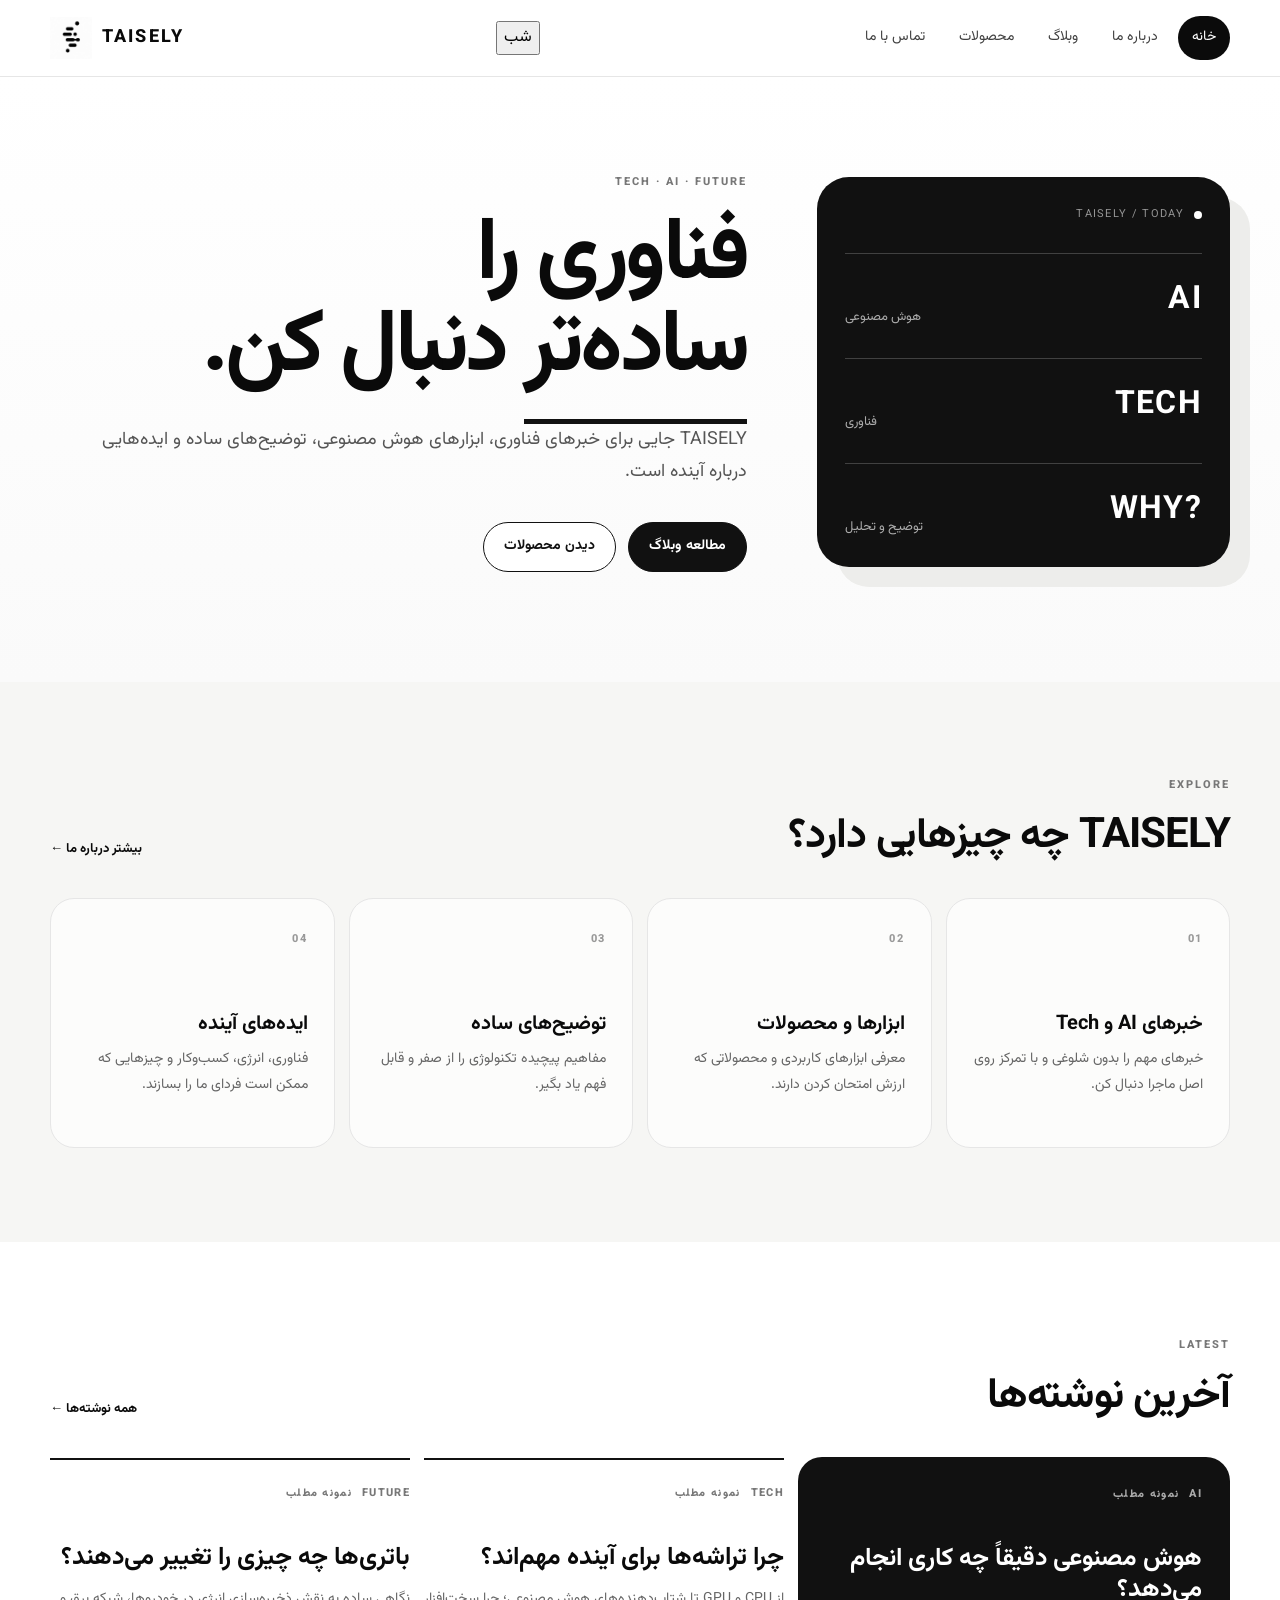
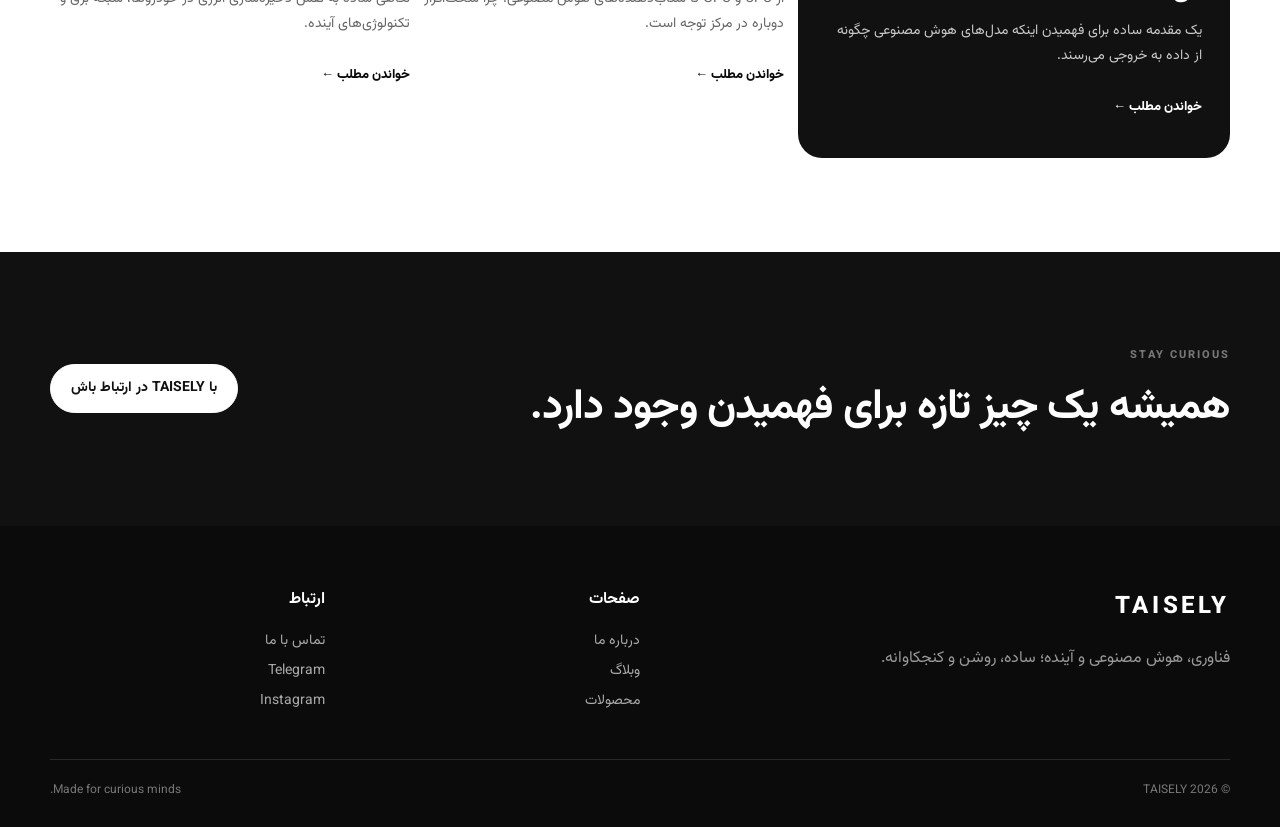
==== index.html @ 295416a3 "Update index.html" ====
<!doctype html>
<html lang="fa" dir="rtl">
<head>
  <meta charset="utf-8">
  <meta name="viewport" content="width=device-width, initial-scale=1">
  <title>TAISELY — فناوری، هوش مصنوعی و آینده</title>
  <meta name="description" content="TAISELY؛ رسانه‌ای برای خبرها، ابزارها و ایده‌های فناوری و هوش مصنوعی.">
  <link rel="icon" type="image/png" href="logo.png">
  <link rel="stylesheet" href="styles.css">
</head>

<body>

<header class="site-header">
  <div class="container nav-wrap">

    <a class="brand" href="index.html" aria-label="TAISELY">
      <img src="logo.png" alt="لوگوی TAISELY">
      <span>TAISELY</span>
    </a>

    <div class="header-actions">

      <button
        class="theme-toggle"
        type="button"
        aria-label="تغییر حالت نمایش"
        title="حالت شب"
      >
        شب
      </button>

      <button
        class="menu-toggle"
        aria-label="باز کردن منو"
        aria-expanded="false"
        aria-controls="main-menu"
      >
        <span></span>
        <span></span>
        <span></span>
      </button>

    </div>

    <nav id="main-menu" class="main-nav" aria-label="منوی اصلی">
      <a class="active" href="index.html">خانه</a>
      <a href="about.html">درباره ما</a>
      <a href="blog.html">وبلاگ</a>
      <a href="products.html">محصولات</a>
      <a href="contact.html">تماس با ما</a>
    </nav>

  </div>
</header>

<main>

  <section class="hero">
    <div class="container hero-grid">

      <div class="hero-copy">
        <p class="eyebrow">TECH · AI · FUTURE</p>

        <h1>
          فناوری را<br>
          <span>ساده‌تر</span> دنبال کن.
        </h1>

        <p class="hero-text">
          TAISELY جایی برای خبرهای فناوری، ابزارهای هوش مصنوعی،
          توضیح‌های ساده و ایده‌هایی درباره آینده است.
        </p>

        <div class="hero-actions">
          <a class="btn btn-primary" href="blog.html">
            مطالعه وبلاگ
          </a>

          <a class="btn btn-ghost" href="products.html">
            دیدن محصولات
          </a>
        </div>
      </div>

      <div class="hero-card">

        <div class="hero-card-top">
          <span class="dot"></span>
          <span class="muted">TAISELY / TODAY</span>
        </div>

        <div class="hero-stat">
          <strong>AI</strong>
          <span>هوش مصنوعی</span>
        </div>

        <div class="hero-stat">
          <strong>TECH</strong>
          <span>فناوری</span>
        </div>

        <div class="hero-stat">
          <strong>?WHY</strong>
          <span>توضیح و تحلیل</span>
        </div>

      </div>

    </div>
  </section>

  <section class="section light-section">
    <div class="container">

      <div class="section-head">
        <div>
          <p class="eyebrow">EXPLORE</p>
          <h2>TAISELY چه چیزهایی دارد؟</h2>
        </div>

        <a class="text-link" href="about.html">
          بیشتر درباره ما ←
        </a>
      </div>

      <div class="feature-grid">

        <a class="feature-card" href="blog.html">
          <span class="feature-index">01</span>
          <h3>خبرهای AI و Tech</h3>
          <p>
            خبرهای مهم را بدون شلوغی و با تمرکز روی اصل ماجرا دنبال کن.
          </p>
        </a>

        <a class="feature-card" href="products.html">
          <span class="feature-index">02</span>
          <h3>ابزارها و محصولات</h3>
          <p>
            معرفی ابزارهای کاربردی و محصولاتی که ارزش امتحان کردن دارند.
          </p>
        </a>

        <a class="feature-card" href="blog.html">
          <span class="feature-index">03</span>
          <h3>توضیح‌های ساده</h3>
          <p>
            مفاهیم پیچیده تکنولوژی را از صفر و قابل فهم یاد بگیر.
          </p>
        </a>

        <a class="feature-card" href="contact.html">
          <span class="feature-index">04</span>
          <h3>ایده‌های آینده</h3>
          <p>
            فناوری، انرژی، کسب‌وکار و چیزهایی که ممکن است فردای ما را بسازند.
          </p>
        </a>

      </div>

    </div>
  </section>

  <section class="section">
    <div class="container">

      <div class="section-head">
        <div>
          <p class="eyebrow">LATEST</p>
          <h2>آخرین نوشته‌ها</h2>
        </div>

        <a class="text-link" href="blog.html">
          همه نوشته‌ها ←
        </a>
      </div>

      <div class="article-grid">

        <article class="article-card featured-article">
          <div class="article-meta">
            <span>AI</span>
            <span>نمونه مطلب</span>
          </div>

          <h3>
            هوش مصنوعی دقیقاً چه کاری انجام می‌دهد؟
          </h3>

          <p>
            یک مقدمه ساده برای فهمیدن اینکه مدل‌های هوش مصنوعی
            چگونه از داده به خروجی می‌رسند.
          </p>

          <a href="blog.html#ai" class="article-link">
            خواندن مطلب ←
          </a>
        </article>

        <article class="article-card">
          <div class="article-meta">
            <span>TECH</span>
            <span>نمونه مطلب</span>
          </div>

          <h3>
            چرا تراشه‌ها برای آینده مهم‌اند؟
          </h3>

          <p>
            از CPU و GPU تا شتاب‌دهنده‌های هوش مصنوعی؛ چرا سخت‌افزار
            دوباره در مرکز توجه است.
          </p>

          <a href="blog.html#chips" class="article-link">
            خواندن مطلب ←
          </a>
        </article>

        <article class="article-card">
          <div class="article-meta">
            <span>FUTURE</span>
            <span>نمونه مطلب</span>
          </div>

          <h3>
            باتری‌ها چه چیزی را تغییر می‌دهند؟
          </h3>

          <p>
            نگاهی ساده به نقش ذخیره‌سازی انرژی در خودروها،
            شبکه برق و تکنولوژی‌های آینده.
          </p>

          <a href="blog.html#battery" class="article-link">
            خواندن مطلب ←
          </a>
        </article>

      </div>

    </div>
  </section>

  <section class="section dark-section">
    <div class="container cta-grid">

      <div>
        <p class="eyebrow">STAY CURIOUS</p>
        <h2>
          همیشه یک چیز تازه برای فهمیدن وجود دارد.
        </h2>
      </div>

      <a class="btn btn-light" href="contact.html">
        با TAISELY در ارتباط باش
      </a>

    </div>
  </section>

</main>

<footer class="site-footer">
  <div class="container footer-grid">

    <div>
      <div class="footer-brand">TAISELY</div>
      <p>
        فناوری، هوش مصنوعی و آینده؛ ساده، روشن و کنجکاوانه.
      </p>
    </div>

    <div>
      <h4>صفحات</h4>
      <a href="about.html">درباره ما</a>
      <a href="blog.html">وبلاگ</a>
      <a href="products.html">محصولات</a>
    </div>

    <div>
      <h4>ارتباط</h4>
      <a href="contact.html">تماس با ما</a>
      <a href="https://t.me/TAISELY0" target="_blank" rel="noreferrer">
        Telegram
      </a>
      <a href="https://instagram.com/TAISELY0" target="_blank" rel="noreferrer">
        Instagram
      </a>
    </div>

  </div>

  <div class="container footer-bottom">
    <span>© 2026 TAISELY</span>
    <span>Made for curious minds.</span>
  </div>
</footer>

<script src="script.js"></script>

</body>
          </html>
---- styles.css ----
@import url('https://fonts.googleapis.com/css2?family=Vazirmatn:wght@400;500;600;700;800&display=swap');
:root{--bg:#fff;--ink:#0a0a0a;--muted:#6f6f6f;--line:#e6e6e6;--soft:#f6f6f4;--radius:24px;--max:1180px}
*{box-sizing:border-box}html{scroll-behavior:smooth}body{margin:0;background:var(--bg);color:var(--ink);font-family:'Vazirmatn',Tahoma,sans-serif;line-height:1.8}a{color:inherit;text-decoration:none}button,input,textarea{font:inherit}.container{width:min(var(--max),calc(100% - 40px));margin-inline:auto}.narrow{max-width:780px;margin-inline:auto}.site-header{position:sticky;top:0;z-index:20;background:rgba(255,255,255,.94);backdrop-filter:blur(12px);border-bottom:1px solid var(--line)}.nav-wrap{min-height:76px;display:flex;align-items:center;justify-content:space-between;gap:24px;direction:ltr}.brand{display:flex;align-items:center;gap:10px;font-weight:800;letter-spacing:.12em;font-size:18px}.brand img{width:42px;height:42px;object-fit:contain}.main-nav{display:flex;align-items:center;gap:6px;direction:rtl}.main-nav a{padding:9px 14px;border-radius:999px;font-size:14px;color:#404040;transition:.2s}.main-nav a:hover,.main-nav a.active{background:#0b0b0b;color:#fff}.menu-toggle{display:none;border:0;background:transparent;width:46px;height:46px;padding:10px;cursor:pointer}.menu-toggle span{display:block;height:2px;background:#111;margin:6px 0;border-radius:10px}.hero{padding:96px 0 110px;overflow:hidden;background:linear-gradient(180deg,#fff 0%,#fafafa 100%)}.hero-grid{display:grid;grid-template-columns:1.35fr .8fr;gap:70px;align-items:center;direction:ltr}.hero-copy{direction:rtl}.eyebrow{font-size:11px;letter-spacing:.18em;font-weight:800;margin:0 0 18px;color:#777}.hero h1{font-size:clamp(48px,7vw,88px);line-height:1.05;letter-spacing:-.04em;margin:0}.hero h1 span{position:relative}.hero h1 span:after{content:"";position:absolute;left:0;right:0;bottom:-7px;height:5px;background:#111}.hero-text{font-size:18px;color:#555;max-width:650px;margin:28px 0 34px}.hero-actions{display:flex;gap:12px;flex-wrap:wrap}.btn{display:inline-flex;align-items:center;justify-content:center;border:1px solid #111;border-radius:999px;padding:11px 20px;min-height:48px;font-size:14px;font-weight:700;cursor:pointer;transition:transform .2s,background .2s}.btn:hover{transform:translateY(-2px)}.btn-primary{background:#111;color:#fff}.btn-ghost{background:#fff;color:#111}.btn-light{background:#fff;border-color:#fff;color:#111}.hero-card{direction:rtl;background:#111;color:#fff;border-radius:32px;padding:28px;box-shadow:20px 20px 0 #ededeb;min-height:390px;display:flex;flex-direction:column;justify-content:space-between}.hero-card-top{display:flex;gap:10px;align-items:center;font-size:11px;letter-spacing:.12em}.dot{width:8px;height:8px;border-radius:50%;background:#fff;display:inline-block}.muted{opacity:.55}.hero-stat{border-top:1px solid rgba(255,255,255,.2);padding-top:18px;display:flex;align-items:end;justify-content:space-between;gap:10px}.hero-stat strong{font-size:32px;letter-spacing:.04em}.hero-stat span{opacity:.65;font-size:13px}.section{padding:94px 0}.light-section{background:var(--soft)}.section-head{display:flex;align-items:end;justify-content:space-between;gap:24px;margin-bottom:36px}.section h2{font-size:clamp(28px,4vw,42px);line-height:1.15;margin:0;letter-spacing:-.025em}.text-link{font-weight:700;font-size:13px;white-space:nowrap}.feature-grid{display:grid;grid-template-columns:repeat(4,1fr);gap:14px}.feature-card{background:#fff;border:1px solid var(--line);padding:26px;border-radius:var(--radius);min-height:250px;transition:.25s}.light-section .feature-card{background:rgba(255,255,255,.7)}.feature-card:hover{transform:translateY(-5px);border-color:#111}.feature-index{font-size:11px;letter-spacing:.14em;font-weight:800;color:#999}.feature-card h3{font-size:20px;margin:58px 0 10px;line-height:1.3}.feature-card p{margin:0;color:#666;font-size:14px}.article-grid{display:grid;grid-template-columns:1.2fr 1fr 1fr;gap:14px}.article-card{border-top:2px solid #111;padding:24px 0 0;min-height:300px}.featured-article{background:#111;color:#fff;border-top:0;border-radius:var(--radius);padding:28px;margin-top:-1px}.article-meta{display:flex;gap:10px;align-items:center;color:#777;font-size:11px;font-weight:800;letter-spacing:.12em}.featured-article .article-meta{color:#aaa}.article-card h3{font-size:25px;line-height:1.25;margin:38px 0 14px}.article-card p{font-size:14px;color:#666;margin:0 0 24px}.featured-article p{color:#c9c9c9}.article-link{font-size:13px;font-weight:800}.dark-section{background:#111;color:#fff}.cta-grid{display:flex;align-items:center;justify-content:space-between;gap:30px}.cta-grid h2{max-width:700px}.site-footer{background:#0b0b0b;color:#fff;padding:60px 0 25px}.footer-grid{display:grid;grid-template-columns:2fr 1fr 1fr;gap:40px}.footer-brand{font-size:24px;font-weight:800;letter-spacing:.15em}.footer-grid p{color:#999;max-width:380px}.footer-grid h4{margin:0 0 14px}.footer-grid a{display:block;color:#aaa;margin:5px 0;font-size:14px}.footer-bottom{display:flex;justify-content:space-between;gap:20px;border-top:1px solid rgba(255,255,255,.12);margin-top:40px;padding-top:20px;color:#777;font-size:12px}.standalone{margin-top:0}.page-hero{padding:92px 0 70px;background:var(--soft);border-bottom:1px solid var(--line)}.page-hero h1{font-size:clamp(44px,6vw,72px);line-height:1.06;margin:0 0 20px;letter-spacing:-.04em}.page-hero p:not(.eyebrow){font-size:18px;color:#666;max-width:700px}.about-grid{display:grid;grid-template-columns:.75fr 1.25fr;gap:80px}.prose{font-size:18px;color:#444}.prose p{margin-top:0;margin-bottom:22px}.blog-list{border-top:1px solid var(--line)}.tag-row{display:flex;gap:8px;flex-wrap:wrap;margin-bottom:36px}.tag{border:1px solid var(--line);border-radius:999px;padding:7px 13px;font-size:12px}.active-tag,.tag:hover{background:#111;color:#fff;border-color:#111}.blog-row{display:grid;grid-template-columns:90px 1fr;gap:26px;padding:42px 0;border-bottom:1px solid var(--line)}.blog-num{font-size:12px;font-weight:800;color:#999}.blog-row h2{font-size:30px;line-height:1.25;margin:18px 0 12px}.blog-row p{max-width:800px;color:#666;margin:0 0 18px}.product-grid{display:grid;grid-template-columns:repeat(3,1fr);gap:16px}.product-card{border:1px solid var(--line);border-radius:var(--radius);padding:30px;min-height:360px;display:flex;flex-direction:column;align-items:flex-start}.product-icon{width:58px;height:58px;border-radius:18px;background:#111;color:#fff;display:grid;place-items:center;font-weight:800;margin-bottom:auto}.product-card h2{font-size:24px;line-height:1.25}.product-card p:not(.eyebrow){color:#666}.product-card .btn{margin-top:10px}.contact-grid{display:grid;grid-template-columns:repeat(3,1fr);gap:16px}.contact-card{border:1px solid var(--line);padding:28px;border-radius:var(--radius);min-height:260px}.contact-card h2{font-size:23px;margin:40px 0 8px}.contact-card p{color:#666;min-height:65px}.contact-card .btn{margin-top:10px}.toast{position:fixed;left:20px;bottom:20px;z-index:50;background:#111;color:#fff;padding:12px 16px;border-radius:12px;font-size:13px;box-shadow:0 8px 30px rgba(0,0,0,.2)}
@media (max-width:900px){.hero-grid,.about-grid{grid-template-columns:1fr}.hero-grid{gap:45px}.feature-grid{grid-template-columns:repeat(2,1fr)}.article-grid{grid-template-columns:1fr}.product-grid,.contact-grid{grid-template-columns:1fr 1fr}.hero-card{min-height:320px}.section{padding:70px 0}}
@media (max-width:650px){.container{width:min(var(--max),calc(100% - 28px))}.site-header{position:sticky}.nav-wrap{min-height:68px}.menu-toggle{display:block}.main-nav{position:absolute;top:68px;right:14px;left:14px;display:none;flex-direction:column;align-items:stretch;background:#fff;border:1px solid var(--line);border-radius:20px;padding:8px;box-shadow:0 18px 50px rgba(0,0,0,.1)}.main-nav.open{display:flex}.main-nav a{border-radius:12px}.brand img{width:38px;height:38px}.hero{padding:64px 0 75px}.hero h1{font-size:52px}.hero-text{font-size:16px}.section-head,.cta-grid{display:block}.text-link{display:inline-block;margin-top:16px}.feature-grid{grid-template-columns:1fr}.article-card{min-height:0}.featured-article{padding:24px}.product-grid,.contact-grid{grid-template-columns:1fr}.page-hero{padding:65px 0 50px}.page-hero h1{font-size:48px}.blog-row{grid-template-columns:1fr;gap:10px}.footer-grid{grid-template-columns:1fr 1fr}.footer-grid>div:first-child{grid-column:1/-1}.footer-bottom{flex-direction:column}.hero-actions .btn{flex:1}}
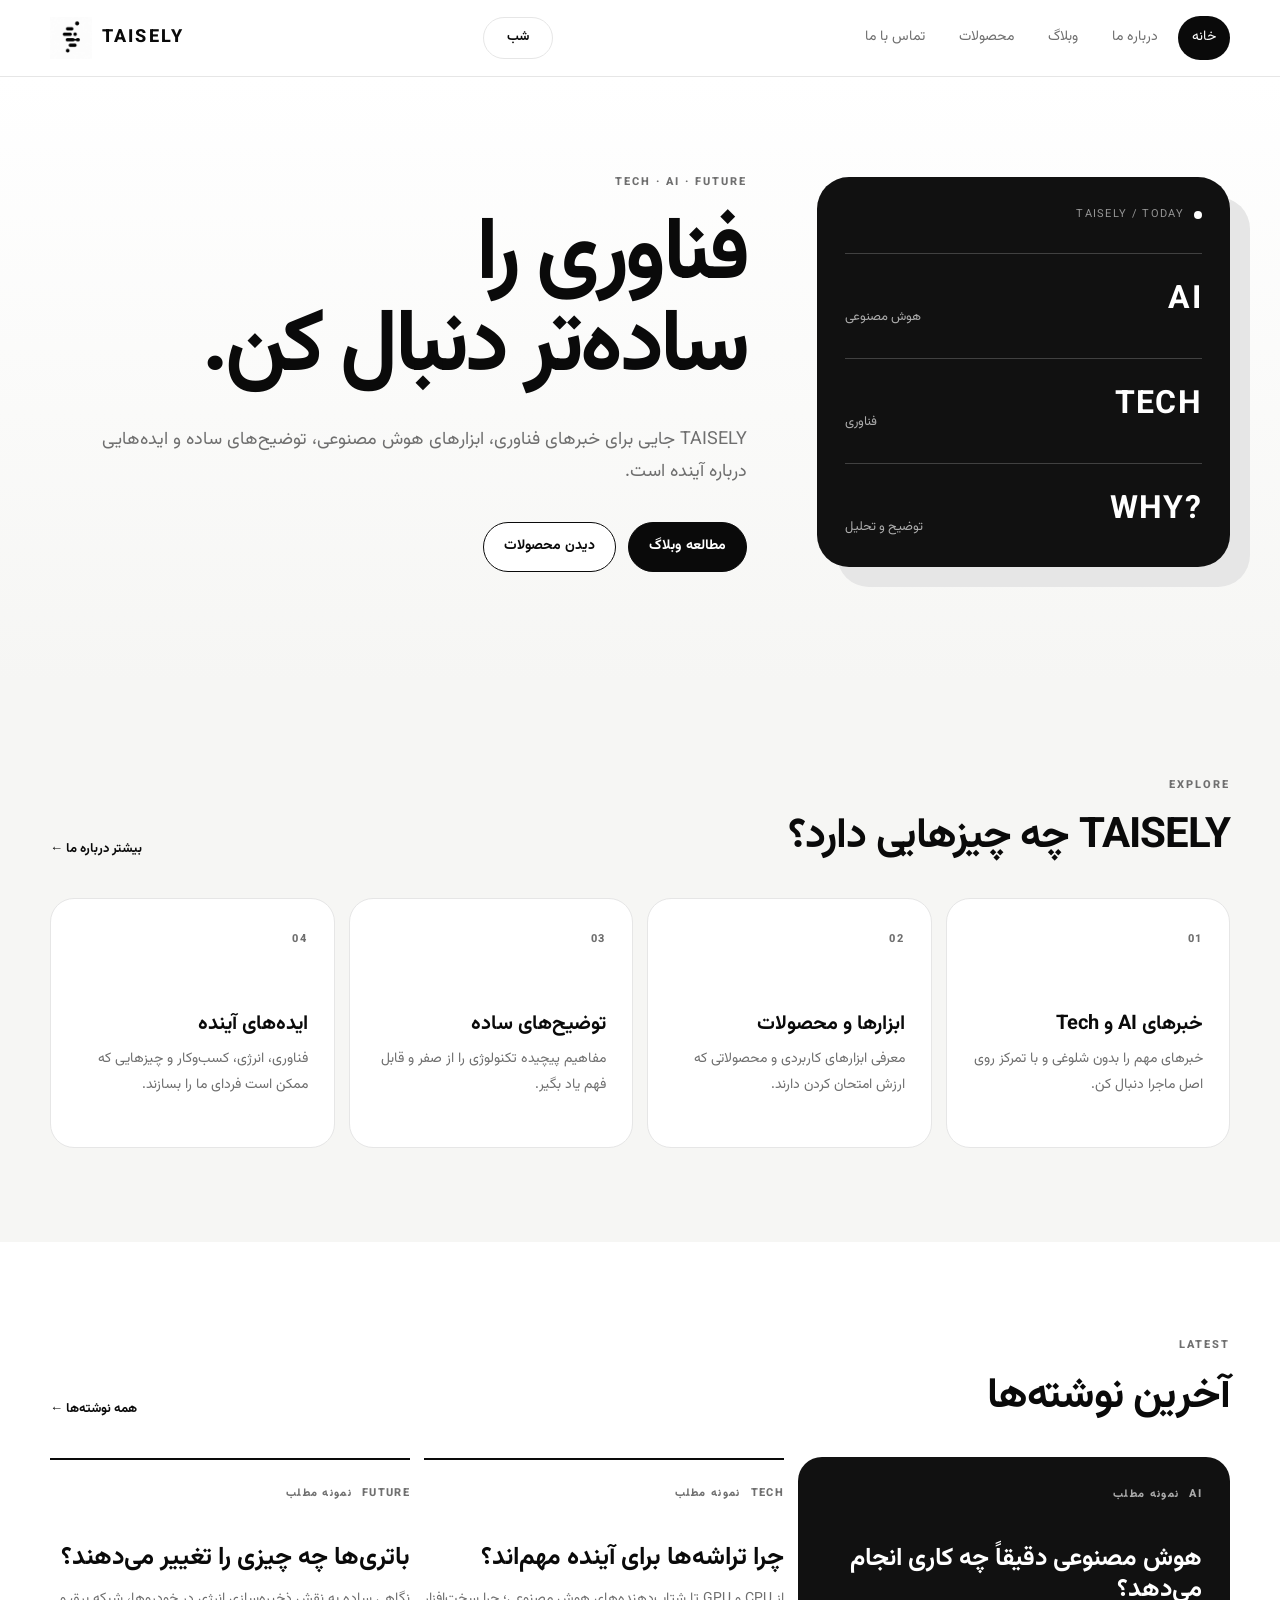
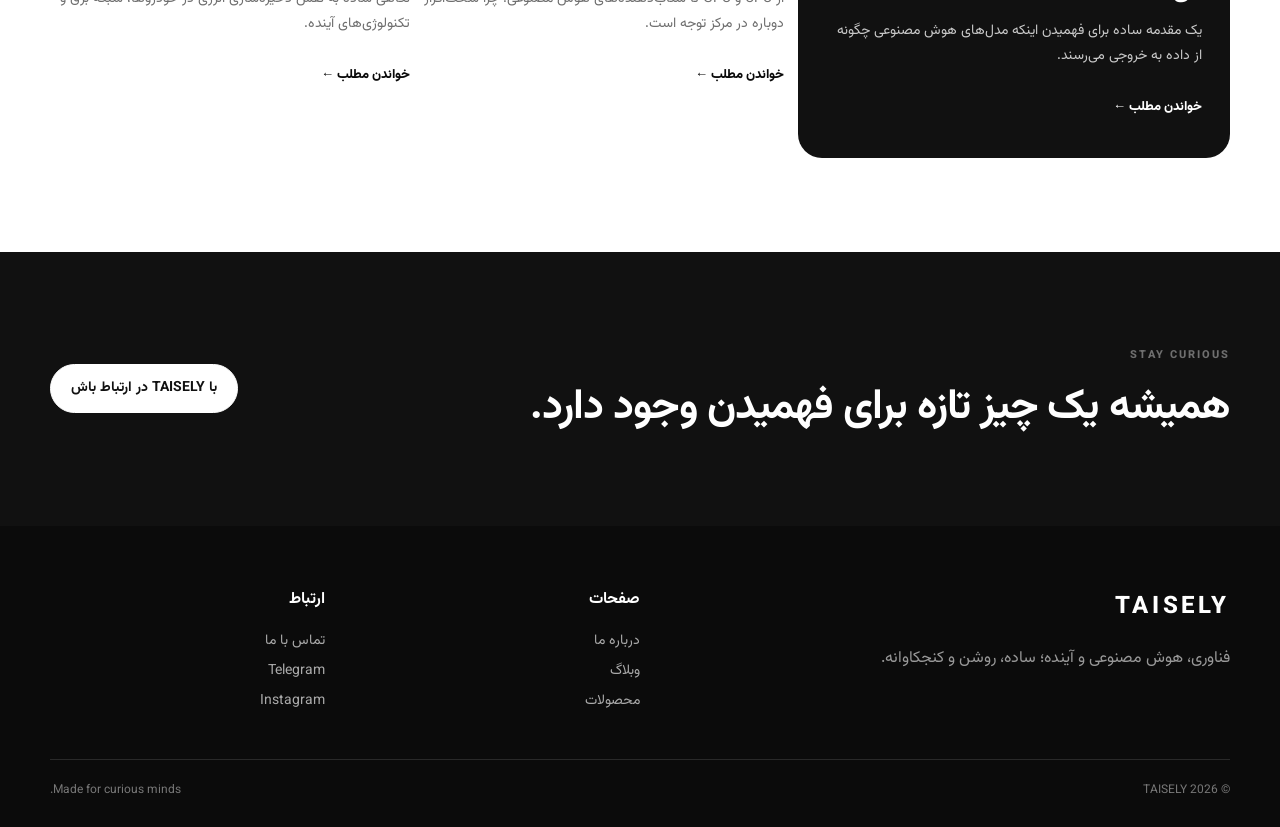
==== commit 6266425d: "Update index.html" ====
--- a/index.html
+++ b/index.html
@@ -3,10 +3,24 @@
 <head>
   <meta charset="utf-8">
   <meta name="viewport" content="width=device-width, initial-scale=1">
+
   <title>TAISELY — فناوری، هوش مصنوعی و آینده</title>
-  <meta name="description" content="TAISELY؛ رسانه‌ای برای خبرها، ابزارها و ایده‌های فناوری و هوش مصنوعی.">
+
+  <meta
+    name="description"
+    content="TAISELY؛ رسانه‌ای برای خبرها، ابزارها و ایده‌های فناوری و هوش مصنوعی."
+  >
+
   <link rel="icon" type="image/png" href="logo.png">
   <link rel="stylesheet" href="styles.css">
+
+  <script>
+    try {
+      if (localStorage.getItem("taisely-theme") === "dark") {
+        document.documentElement.classList.add("dark-mode");
+      }
+    } catch (e) {}
+  </script>
 </head>
 
 <body>
@@ -24,14 +38,17 @@
       <button
         class="theme-toggle"
         type="button"
-        aria-label="تغییر حالت نمایش"
+        aria-label="فعال کردن حالت شب"
+        aria-pressed="false"
         title="حالت شب"
       >
-        شب
+        <span class="theme-toggle-icon" aria-hidden="true"></span>
+        <span class="theme-toggle-label">شب</span>
       </button>
 
       <button
         class="menu-toggle"
+        type="button"
         aria-label="باز کردن منو"
         aria-expanded="false"
         aria-controls="main-menu"
@@ -43,7 +60,11 @@
 
     </div>
 
-    <nav id="main-menu" class="main-nav" aria-label="منوی اصلی">
+    <nav
+      id="main-menu"
+      class="main-nav"
+      aria-label="منوی اصلی"
+    >
       <a class="active" href="index.html">خانه</a>
       <a href="about.html">درباره ما</a>
       <a href="blog.html">وبلاگ</a>
@@ -60,7 +81,10 @@
     <div class="container hero-grid">
 
       <div class="hero-copy">
-        <p class="eyebrow">TECH · AI · FUTURE</p>
+
+        <p class="eyebrow">
+          TECH · AI · FUTURE
+        </p>
 
         <h1>
           فناوری را<br>
@@ -73,14 +97,23 @@
         </p>
 
         <div class="hero-actions">
-          <a class="btn btn-primary" href="blog.html">
+
+          <a
+            class="btn btn-primary"
+            href="blog.html"
+          >
             مطالعه وبلاگ
           </a>
 
-          <a class="btn btn-ghost" href="products.html">
+          <a
+            class="btn btn-ghost"
+            href="products.html"
+          >
             دیدن محصولات
           </a>
-        </div>
+
+        </div>
+
       </div>
 
       <div class="hero-card">
@@ -110,49 +143,88 @@
     </div>
   </section>
 
+
   <section class="section light-section">
+
     <div class="container">
 
       <div class="section-head">
+
         <div>
           <p class="eyebrow">EXPLORE</p>
           <h2>TAISELY چه چیزهایی دارد؟</h2>
         </div>
 
-        <a class="text-link" href="about.html">
+        <a
+          class="text-link"
+          href="about.html"
+        >
           بیشتر درباره ما ←
         </a>
-      </div>
+
+      </div>
+
 
       <div class="feature-grid">
 
-        <a class="feature-card" href="blog.html">
+        <a
+          class="feature-card"
+          href="blog.html"
+        >
           <span class="feature-index">01</span>
-          <h3>خبرهای AI و Tech</h3>
+
+          <h3>
+            خبرهای AI و Tech
+          </h3>
+
           <p>
             خبرهای مهم را بدون شلوغی و با تمرکز روی اصل ماجرا دنبال کن.
           </p>
         </a>
 
-        <a class="feature-card" href="products.html">
+
+        <a
+          class="feature-card"
+          href="products.html"
+        >
           <span class="feature-index">02</span>
-          <h3>ابزارها و محصولات</h3>
+
+          <h3>
+            ابزارها و محصولات
+          </h3>
+
           <p>
             معرفی ابزارهای کاربردی و محصولاتی که ارزش امتحان کردن دارند.
           </p>
         </a>
 
-        <a class="feature-card" href="blog.html">
+
+        <a
+          class="feature-card"
+          href="blog.html"
+        >
           <span class="feature-index">03</span>
-          <h3>توضیح‌های ساده</h3>
+
+          <h3>
+            توضیح‌های ساده
+          </h3>
+
           <p>
             مفاهیم پیچیده تکنولوژی را از صفر و قابل فهم یاد بگیر.
           </p>
         </a>
 
-        <a class="feature-card" href="contact.html">
+
+        <a
+          class="feature-card"
+          href="contact.html"
+        >
           <span class="feature-index">04</span>
-          <h3>ایده‌های آینده</h3>
+
+          <h3>
+            ایده‌های آینده
+          </h3>
+
           <p>
             فناوری، انرژی، کسب‌وکار و چیزهایی که ممکن است فردای ما را بسازند.
           </p>
@@ -161,25 +233,35 @@
       </div>
 
     </div>
+
   </section>
 
+
   <section class="section">
+
     <div class="container">
 
       <div class="section-head">
+
         <div>
           <p class="eyebrow">LATEST</p>
           <h2>آخرین نوشته‌ها</h2>
         </div>
 
-        <a class="text-link" href="blog.html">
+        <a
+          class="text-link"
+          href="blog.html"
+        >
           همه نوشته‌ها ←
         </a>
-      </div>
+
+      </div>
+
 
       <div class="article-grid">
 
         <article class="article-card featured-article">
+
           <div class="article-meta">
             <span>AI</span>
             <span>نمونه مطلب</span>
@@ -194,12 +276,18 @@
             چگونه از داده به خروجی می‌رسند.
           </p>
 
-          <a href="blog.html#ai" class="article-link">
+          <a
+            href="blog.html#ai"
+            class="article-link"
+          >
             خواندن مطلب ←
           </a>
+
         </article>
 
+
         <article class="article-card">
+
           <div class="article-meta">
             <span>TECH</span>
             <span>نمونه مطلب</span>
@@ -214,12 +302,18 @@
             دوباره در مرکز توجه است.
           </p>
 
-          <a href="blog.html#chips" class="article-link">
+          <a
+            href="blog.html#chips"
+            class="article-link"
+          >
             خواندن مطلب ←
           </a>
+
         </article>
 
+
         <article class="article-card">
+
           <div class="article-meta">
             <span>FUTURE</span>
             <span>نمونه مطلب</span>
@@ -234,72 +328,137 @@
             شبکه برق و تکنولوژی‌های آینده.
           </p>
 
-          <a href="blog.html#battery" class="article-link">
+          <a
+            href="blog.html#battery"
+            class="article-link"
+          >
             خواندن مطلب ←
           </a>
+
         </article>
 
       </div>
 
     </div>
+
   </section>
 
+
   <section class="section dark-section">
+
     <div class="container cta-grid">
 
       <div>
-        <p class="eyebrow">STAY CURIOUS</p>
+
+        <p class="eyebrow">
+          STAY CURIOUS
+        </p>
+
         <h2>
           همیشه یک چیز تازه برای فهمیدن وجود دارد.
         </h2>
-      </div>
-
-      <a class="btn btn-light" href="contact.html">
+
+      </div>
+
+      <a
+        class="btn btn-light"
+        href="contact.html"
+      >
         با TAISELY در ارتباط باش
       </a>
 
     </div>
+
   </section>
 
 </main>
 
+
 <footer class="site-footer">
+
   <div class="container footer-grid">
 
     <div>
-      <div class="footer-brand">TAISELY</div>
+
+      <div class="footer-brand">
+        TAISELY
+      </div>
+
       <p>
         فناوری، هوش مصنوعی و آینده؛ ساده، روشن و کنجکاوانه.
       </p>
-    </div>
+
+    </div>
+
 
     <div>
-      <h4>صفحات</h4>
-      <a href="about.html">درباره ما</a>
-      <a href="blog.html">وبلاگ</a>
-      <a href="products.html">محصولات</a>
-    </div>
+
+      <h4>
+        صفحات
+      </h4>
+
+      <a href="about.html">
+        درباره ما
+      </a>
+
+      <a href="blog.html">
+        وبلاگ
+      </a>
+
+      <a href="products.html">
+        محصولات
+      </a>
+
+    </div>
+
 
     <div>
-      <h4>ارتباط</h4>
-      <a href="contact.html">تماس با ما</a>
-      <a href="https://t.me/TAISELY0" target="_blank" rel="noreferrer">
+
+      <h4>
+        ارتباط
+      </h4>
+
+      <a href="contact.html">
+        تماس با ما
+      </a>
+
+      <a
+        href="https://t.me/TAISELY0"
+        target="_blank"
+        rel="noreferrer"
+      >
         Telegram
       </a>
-      <a href="https://instagram.com/TAISELY0" target="_blank" rel="noreferrer">
+
+      <a
+        href="https://instagram.com/TAISELY0"
+        target="_blank"
+        rel="noreferrer"
+      >
         Instagram
       </a>
+
     </div>
 
   </div>
 
+
   <div class="container footer-bottom">
-    <span>© 2026 TAISELY</span>
-    <span>Made for curious minds.</span>
+
+    <span>
+      © 2026 TAISELY
+    </span>
+
+    <span>
+      Made for curious minds.
+    </span>
+
   </div>
+
 </footer>
 
+
 <script src="script.js"></script>
 
 </body>
-          </html>
+  </html>
--- a/styles.css
+++ b/styles.css
@@ -1,5 +1,1446 @@
 @import url('https://fonts.googleapis.com/css2?family=Vazirmatn:wght@400;500;600;700;800&display=swap');
-:root{--bg:#fff;--ink:#0a0a0a;--muted:#6f6f6f;--line:#e6e6e6;--soft:#f6f6f4;--radius:24px;--max:1180px}
-*{box-sizing:border-box}html{scroll-behavior:smooth}body{margin:0;background:var(--bg);color:var(--ink);font-family:'Vazirmatn',Tahoma,sans-serif;line-height:1.8}a{color:inherit;text-decoration:none}button,input,textarea{font:inherit}.container{width:min(var(--max),calc(100% - 40px));margin-inline:auto}.narrow{max-width:780px;margin-inline:auto}.site-header{position:sticky;top:0;z-index:20;background:rgba(255,255,255,.94);backdrop-filter:blur(12px);border-bottom:1px solid var(--line)}.nav-wrap{min-height:76px;display:flex;align-items:center;justify-content:space-between;gap:24px;direction:ltr}.brand{display:flex;align-items:center;gap:10px;font-weight:800;letter-spacing:.12em;font-size:18px}.brand img{width:42px;height:42px;object-fit:contain}.main-nav{display:flex;align-items:center;gap:6px;direction:rtl}.main-nav a{padding:9px 14px;border-radius:999px;font-size:14px;color:#404040;transition:.2s}.main-nav a:hover,.main-nav a.active{background:#0b0b0b;color:#fff}.menu-toggle{display:none;border:0;background:transparent;width:46px;height:46px;padding:10px;cursor:pointer}.menu-toggle span{display:block;height:2px;background:#111;margin:6px 0;border-radius:10px}.hero{padding:96px 0 110px;overflow:hidden;background:linear-gradient(180deg,#fff 0%,#fafafa 100%)}.hero-grid{display:grid;grid-template-columns:1.35fr .8fr;gap:70px;align-items:center;direction:ltr}.hero-copy{direction:rtl}.eyebrow{font-size:11px;letter-spacing:.18em;font-weight:800;margin:0 0 18px;color:#777}.hero h1{font-size:clamp(48px,7vw,88px);line-height:1.05;letter-spacing:-.04em;margin:0}.hero h1 span{position:relative}.hero h1 span:after{content:"";position:absolute;left:0;right:0;bottom:-7px;height:5px;background:#111}.hero-text{font-size:18px;color:#555;max-width:650px;margin:28px 0 34px}.hero-actions{display:flex;gap:12px;flex-wrap:wrap}.btn{display:inline-flex;align-items:center;justify-content:center;border:1px solid #111;border-radius:999px;padding:11px 20px;min-height:48px;font-size:14px;font-weight:700;cursor:pointer;transition:transform .2s,background .2s}.btn:hover{transform:translateY(-2px)}.btn-primary{background:#111;color:#fff}.btn-ghost{background:#fff;color:#111}.btn-light{background:#fff;border-color:#fff;color:#111}.hero-card{direction:rtl;background:#111;color:#fff;border-radius:32px;padding:28px;box-shadow:20px 20px 0 #ededeb;min-height:390px;display:flex;flex-direction:column;justify-content:space-between}.hero-card-top{display:flex;gap:10px;align-items:center;font-size:11px;letter-spacing:.12em}.dot{width:8px;height:8px;border-radius:50%;background:#fff;display:inline-block}.muted{opacity:.55}.hero-stat{border-top:1px solid rgba(255,255,255,.2);padding-top:18px;display:flex;align-items:end;justify-content:space-between;gap:10px}.hero-stat strong{font-size:32px;letter-spacing:.04em}.hero-stat span{opacity:.65;font-size:13px}.section{padding:94px 0}.light-section{background:var(--soft)}.section-head{display:flex;align-items:end;justify-content:space-between;gap:24px;margin-bottom:36px}.section h2{font-size:clamp(28px,4vw,42px);line-height:1.15;margin:0;letter-spacing:-.025em}.text-link{font-weight:700;font-size:13px;white-space:nowrap}.feature-grid{display:grid;grid-template-columns:repeat(4,1fr);gap:14px}.feature-card{background:#fff;border:1px solid var(--line);padding:26px;border-radius:var(--radius);min-height:250px;transition:.25s}.light-section .feature-card{background:rgba(255,255,255,.7)}.feature-card:hover{transform:translateY(-5px);border-color:#111}.feature-index{font-size:11px;letter-spacing:.14em;font-weight:800;color:#999}.feature-card h3{font-size:20px;margin:58px 0 10px;line-height:1.3}.feature-card p{margin:0;color:#666;font-size:14px}.article-grid{display:grid;grid-template-columns:1.2fr 1fr 1fr;gap:14px}.article-card{border-top:2px solid #111;padding:24px 0 0;min-height:300px}.featured-article{background:#111;color:#fff;border-top:0;border-radius:var(--radius);padding:28px;margin-top:-1px}.article-meta{display:flex;gap:10px;align-items:center;color:#777;font-size:11px;font-weight:800;letter-spacing:.12em}.featured-article .article-meta{color:#aaa}.article-card h3{font-size:25px;line-height:1.25;margin:38px 0 14px}.article-card p{font-size:14px;color:#666;margin:0 0 24px}.featured-article p{color:#c9c9c9}.article-link{font-size:13px;font-weight:800}.dark-section{background:#111;color:#fff}.cta-grid{display:flex;align-items:center;justify-content:space-between;gap:30px}.cta-grid h2{max-width:700px}.site-footer{background:#0b0b0b;color:#fff;padding:60px 0 25px}.footer-grid{display:grid;grid-template-columns:2fr 1fr 1fr;gap:40px}.footer-brand{font-size:24px;font-weight:800;letter-spacing:.15em}.footer-grid p{color:#999;max-width:380px}.footer-grid h4{margin:0 0 14px}.footer-grid a{display:block;color:#aaa;margin:5px 0;font-size:14px}.footer-bottom{display:flex;justify-content:space-between;gap:20px;border-top:1px solid rgba(255,255,255,.12);margin-top:40px;padding-top:20px;color:#777;font-size:12px}.standalone{margin-top:0}.page-hero{padding:92px 0 70px;background:var(--soft);border-bottom:1px solid var(--line)}.page-hero h1{font-size:clamp(44px,6vw,72px);line-height:1.06;margin:0 0 20px;letter-spacing:-.04em}.page-hero p:not(.eyebrow){font-size:18px;color:#666;max-width:700px}.about-grid{display:grid;grid-template-columns:.75fr 1.25fr;gap:80px}.prose{font-size:18px;color:#444}.prose p{margin-top:0;margin-bottom:22px}.blog-list{border-top:1px solid var(--line)}.tag-row{display:flex;gap:8px;flex-wrap:wrap;margin-bottom:36px}.tag{border:1px solid var(--line);border-radius:999px;padding:7px 13px;font-size:12px}.active-tag,.tag:hover{background:#111;color:#fff;border-color:#111}.blog-row{display:grid;grid-template-columns:90px 1fr;gap:26px;padding:42px 0;border-bottom:1px solid var(--line)}.blog-num{font-size:12px;font-weight:800;color:#999}.blog-row h2{font-size:30px;line-height:1.25;margin:18px 0 12px}.blog-row p{max-width:800px;color:#666;margin:0 0 18px}.product-grid{display:grid;grid-template-columns:repeat(3,1fr);gap:16px}.product-card{border:1px solid var(--line);border-radius:var(--radius);padding:30px;min-height:360px;display:flex;flex-direction:column;align-items:flex-start}.product-icon{width:58px;height:58px;border-radius:18px;background:#111;color:#fff;display:grid;place-items:center;font-weight:800;margin-bottom:auto}.product-card h2{font-size:24px;line-height:1.25}.product-card p:not(.eyebrow){color:#666}.product-card .btn{margin-top:10px}.contact-grid{display:grid;grid-template-columns:repeat(3,1fr);gap:16px}.contact-card{border:1px solid var(--line);padding:28px;border-radius:var(--radius);min-height:260px}.contact-card h2{font-size:23px;margin:40px 0 8px}.contact-card p{color:#666;min-height:65px}.contact-card .btn{margin-top:10px}.toast{position:fixed;left:20px;bottom:20px;z-index:50;background:#111;color:#fff;padding:12px 16px;border-radius:12px;font-size:13px;box-shadow:0 8px 30px rgba(0,0,0,.2)}
-@media (max-width:900px){.hero-grid,.about-grid{grid-template-columns:1fr}.hero-grid{gap:45px}.feature-grid{grid-template-columns:repeat(2,1fr)}.article-grid{grid-template-columns:1fr}.product-grid,.contact-grid{grid-template-columns:1fr 1fr}.hero-card{min-height:320px}.section{padding:70px 0}}
-@media (max-width:650px){.container{width:min(var(--max),calc(100% - 28px))}.site-header{position:sticky}.nav-wrap{min-height:68px}.menu-toggle{display:block}.main-nav{position:absolute;top:68px;right:14px;left:14px;display:none;flex-direction:column;align-items:stretch;background:#fff;border:1px solid var(--line);border-radius:20px;padding:8px;box-shadow:0 18px 50px rgba(0,0,0,.1)}.main-nav.open{display:flex}.main-nav a{border-radius:12px}.brand img{width:38px;height:38px}.hero{padding:64px 0 75px}.hero h1{font-size:52px}.hero-text{font-size:16px}.section-head,.cta-grid{display:block}.text-link{display:inline-block;margin-top:16px}.feature-grid{grid-template-columns:1fr}.article-card{min-height:0}.featured-article{padding:24px}.product-grid,.contact-grid{grid-template-columns:1fr}.page-hero{padding:65px 0 50px}.page-hero h1{font-size:48px}.blog-row{grid-template-columns:1fr;gap:10px}.footer-grid{grid-template-columns:1fr 1fr}.footer-grid>div:first-child{grid-column:1/-1}.footer-bottom{flex-direction:column}.hero-actions .btn{flex:1}}
+
+
+/* =========================
+   Variables
+========================= */
+
+:root {
+  --bg: #ffffff;
+  --ink: #0a0a0a;
+  --muted: #6f6f6f;
+  --line: #e6e6e6;
+  --soft: #f6f6f4;
+  --card: #ffffff;
+  --header: rgba(255, 255, 255, 0.94);
+  --input: #ffffff;
+  --shadow: rgba(0, 0, 0, 0.10);
+  --radius: 24px;
+  --max: 1180px;
+}
+
+html.dark-mode {
+  --bg: #101010;
+  --ink: #f5f5f5;
+  --muted: #a4a4a4;
+  --line: #2d2d2d;
+  --soft: #181818;
+  --card: #171717;
+  --header: rgba(16, 16, 16, 0.94);
+  --input: #181818;
+  --shadow: rgba(0, 0, 0, 0.35);
+
+  color-scheme: dark;
+}
+
+
+/* =========================
+   Base
+========================= */
+
+* {
+  box-sizing: border-box;
+}
+
+html {
+  scroll-behavior: smooth;
+}
+
+html,
+body {
+  min-height: 100%;
+}
+
+body {
+  margin: 0;
+  background: var(--bg);
+  color: var(--ink);
+  font-family: 'Vazirmatn', Tahoma, sans-serif;
+  line-height: 1.8;
+  transition:
+    background-color 0.25s ease,
+    color 0.25s ease;
+}
+
+a {
+  color: inherit;
+  text-decoration: none;
+}
+
+button,
+input,
+textarea {
+  font: inherit;
+}
+
+button {
+  color: inherit;
+}
+
+.container {
+  width: min(
+    var(--max),
+    calc(100% - 40px)
+  );
+  margin-inline: auto;
+}
+
+.narrow {
+  max-width: 780px;
+  margin-inline: auto;
+}
+
+[hidden] {
+  display: none !important;
+}
+
+
+/* =========================
+   Header
+========================= */
+
+.site-header {
+  position: sticky;
+  top: 0;
+  z-index: 20;
+
+  background: var(--header);
+
+  backdrop-filter: blur(12px);
+
+  border-bottom: 1px solid var(--line);
+
+  transition:
+    background-color 0.25s ease,
+    border-color 0.25s ease;
+}
+
+.nav-wrap {
+  min-height: 76px;
+
+  display: flex;
+  align-items: center;
+  justify-content: space-between;
+
+  gap: 24px;
+
+  direction: ltr;
+}
+
+.brand {
+  display: flex;
+  align-items: center;
+
+  gap: 10px;
+
+  font-weight: 800;
+  letter-spacing: .12em;
+  font-size: 18px;
+}
+
+.brand img {
+  width: 42px;
+  height: 42px;
+
+  object-fit: contain;
+}
+
+.header-actions {
+  display: flex;
+  align-items: center;
+  gap: 8px;
+
+  direction: ltr;
+}
+
+
+/* =========================
+   Theme Toggle
+========================= */
+
+.theme-toggle {
+  min-width: 70px;
+  height: 42px;
+
+  padding: 0 15px;
+
+  display: inline-flex;
+  align-items: center;
+  justify-content: center;
+
+  border: 1px solid var(--line);
+  border-radius: 999px;
+
+  background: var(--card);
+  color: var(--ink);
+
+  cursor: pointer;
+
+  font-size: 13px;
+  font-weight: 700;
+
+  transition:
+    background-color .2s ease,
+    border-color .2s ease,
+    color .2s ease,
+    transform .2s ease;
+}
+
+.theme-toggle:hover {
+  transform: translateY(-2px);
+  border-color: var(--ink);
+}
+
+.theme-toggle:active {
+  transform: translateY(0);
+}
+
+.theme-toggle-label {
+  display: block;
+}
+
+
+/* =========================
+   Navigation
+========================= */
+
+.main-nav {
+  display: flex;
+  align-items: center;
+
+  gap: 6px;
+
+  direction: rtl;
+}
+
+.main-nav a {
+  padding: 9px 14px;
+
+  border-radius: 999px;
+
+  font-size: 14px;
+
+  color: var(--muted);
+
+  transition:
+    background .2s ease,
+    color .2s ease;
+}
+
+.main-nav a:hover,
+.main-nav a.active {
+  background: var(--ink);
+  color: var(--bg);
+}
+
+.menu-toggle {
+  display: none;
+
+  border: 0;
+  background: transparent;
+
+  width: 46px;
+  height: 46px;
+
+  padding: 10px;
+
+  cursor: pointer;
+}
+
+.menu-toggle span {
+  display: block;
+
+  height: 2px;
+
+  background: var(--ink);
+
+  margin: 6px 0;
+
+  border-radius: 10px;
+}
+
+
+/* =========================
+   Hero
+========================= */
+
+.hero {
+  padding: 96px 0 110px;
+
+  overflow: hidden;
+
+  background:
+    linear-gradient(
+      180deg,
+      var(--bg) 0%,
+      var(--soft) 100%
+    );
+}
+
+.hero-grid {
+  display: grid;
+
+  grid-template-columns:
+    1.35fr .8fr;
+
+  gap: 70px;
+
+  align-items: center;
+
+  direction: ltr;
+}
+
+.hero-copy {
+  direction: rtl;
+}
+
+.eyebrow {
+  font-size: 11px;
+
+  letter-spacing: .18em;
+
+  font-weight: 800;
+
+  margin: 0 0 18px;
+
+  color: var(--muted);
+}
+
+.hero h1 {
+  font-size: clamp(48px, 7vw, 88px);
+
+  line-height: 1.05;
+
+  letter-spacing: -.04em;
+
+  margin: 0;
+}
+
+
+/*
+  underline حذف شده
+*/
+
+.hero h1 span {
+  position: relative;
+}
+
+.hero-text {
+  font-size: 18px;
+
+  color: var(--muted);
+
+  max-width: 650px;
+
+  margin: 28px 0 34px;
+}
+
+.hero-actions {
+  display: flex;
+
+  gap: 12px;
+
+  flex-wrap: wrap;
+}
+
+
+/* =========================
+   Buttons
+========================= */
+
+.btn {
+  display: inline-flex;
+
+  align-items: center;
+  justify-content: center;
+
+  border: 1px solid var(--ink);
+
+  border-radius: 999px;
+
+  padding: 11px 20px;
+
+  min-height: 48px;
+
+  font-size: 14px;
+  font-weight: 700;
+
+  cursor: pointer;
+
+  transition:
+    transform .2s ease,
+    background .2s ease,
+    color .2s ease;
+}
+
+.btn:hover {
+  transform: translateY(-2px);
+}
+
+.btn-primary {
+  background: var(--ink);
+  color: var(--bg);
+}
+
+.btn-ghost {
+  background: var(--bg);
+  color: var(--ink);
+}
+
+.btn-light {
+  background: #fff;
+  border-color: #fff;
+  color: #111;
+}
+
+
+/* =========================
+   Hero Card
+========================= */
+
+.hero-card {
+  direction: rtl;
+
+  background: #111;
+  color: #fff;
+
+  border-radius: 32px;
+
+  padding: 28px;
+
+  box-shadow:
+    20px 20px 0
+    var(--line);
+
+  min-height: 390px;
+
+  display: flex;
+  flex-direction: column;
+
+  justify-content: space-between;
+}
+
+.hero-card-top {
+  display: flex;
+
+  gap: 10px;
+
+  align-items: center;
+
+  font-size: 11px;
+
+  letter-spacing: .12em;
+}
+
+.dot {
+  width: 8px;
+  height: 8px;
+
+  border-radius: 50%;
+
+  background: #fff;
+
+  display: inline-block;
+}
+
+.muted {
+  opacity: .55;
+}
+
+.hero-stat {
+  border-top: 1px solid rgba(255,255,255,.2);
+
+  padding-top: 18px;
+
+  display: flex;
+
+  align-items: end;
+  justify-content: space-between;
+
+  gap: 10px;
+}
+
+.hero-stat strong {
+  font-size: 32px;
+
+  letter-spacing: .04em;
+}
+
+.hero-stat span {
+  opacity: .65;
+
+  font-size: 13px;
+}
+
+
+/* =========================
+   Sections
+========================= */
+
+.section {
+  padding: 94px 0;
+}
+
+.light-section {
+  background: var(--soft);
+}
+
+.section-head {
+  display: flex;
+
+  align-items: end;
+  justify-content: space-between;
+
+  gap: 24px;
+
+  margin-bottom: 36px;
+}
+
+.section h2 {
+  font-size: clamp(28px, 4vw, 42px);
+
+  line-height: 1.15;
+
+  margin: 0;
+
+  letter-spacing: -.025em;
+}
+
+.text-link {
+  font-weight: 700;
+
+  font-size: 13px;
+
+  white-space: nowrap;
+}
+
+
+/* =========================
+   Feature Cards
+========================= */
+
+.feature-grid {
+  display: grid;
+
+  grid-template-columns:
+    repeat(4, 1fr);
+
+  gap: 14px;
+}
+
+.feature-card {
+  background: var(--card);
+
+  border: 1px solid var(--line);
+
+  padding: 26px;
+
+  border-radius: var(--radius);
+
+  min-height: 250px;
+
+  transition:
+    transform .25s ease,
+    border-color .25s ease,
+    background-color .25s ease;
+}
+
+.light-section .feature-card {
+  background: var(--card);
+}
+
+.feature-card:hover {
+  transform: translateY(-5px);
+
+  border-color: var(--ink);
+}
+
+.feature-index {
+  font-size: 11px;
+
+  letter-spacing: .14em;
+
+  font-weight: 800;
+
+  color: var(--muted);
+}
+
+.feature-card h3 {
+  font-size: 20px;
+
+  margin: 58px 0 10px;
+
+  line-height: 1.3;
+}
+
+.feature-card p {
+  margin: 0;
+
+  color: var(--muted);
+
+  font-size: 14px;
+}
+
+
+/* =========================
+   Articles
+========================= */
+
+.article-grid {
+  display: grid;
+
+  grid-template-columns:
+    1.2fr 1fr 1fr;
+
+  gap: 14px;
+}
+
+.article-card {
+  border-top: 2px solid var(--ink);
+
+  padding: 24px 0 0;
+
+  min-height: 300px;
+}
+
+.featured-article {
+  background: #111;
+  color: #fff;
+
+  border-top: 0;
+
+  border-radius: var(--radius);
+
+  padding: 28px;
+
+  margin-top: -1px;
+}
+
+.article-meta {
+  display: flex;
+
+  gap: 10px;
+
+  align-items: center;
+
+  color: var(--muted);
+
+  font-size: 11px;
+
+  font-weight: 800;
+
+  letter-spacing: .12em;
+}
+
+.featured-article .article-meta {
+  color: #aaa;
+}
+
+.article-card h3 {
+  font-size: 25px;
+
+  line-height: 1.25;
+
+  margin: 38px 0 14px;
+}
+
+.article-card p {
+  font-size: 14px;
+
+  color: var(--muted);
+
+  margin: 0 0 24px;
+}
+
+.featured-article p {
+  color: #c9c9c9;
+}
+
+.article-link {
+  font-size: 13px;
+
+  font-weight: 800;
+}
+
+
+/* =========================
+   Dark Section
+========================= */
+
+.dark-section {
+  background: #111;
+  color: #fff;
+}
+
+.cta-grid {
+  display: flex;
+
+  align-items: center;
+  justify-content: space-between;
+
+  gap: 30px;
+}
+
+.cta-grid h2 {
+  max-width: 700px;
+}
+
+
+/* =========================
+   Footer
+========================= */
+
+.site-footer {
+  background: #0b0b0b;
+
+  color: #fff;
+
+  padding: 60px 0 25px;
+}
+
+.footer-grid {
+  display: grid;
+
+  grid-template-columns:
+    2fr 1fr 1fr;
+
+  gap: 40px;
+}
+
+.footer-brand {
+  font-size: 24px;
+
+  font-weight: 800;
+
+  letter-spacing: .15em;
+}
+
+.footer-grid p {
+  color: #999;
+
+  max-width: 380px;
+}
+
+.footer-grid h4 {
+  margin: 0 0 14px;
+}
+
+.footer-grid a {
+  display: block;
+
+  color: #aaa;
+
+  margin: 5px 0;
+
+  font-size: 14px;
+
+  transition: color .2s ease;
+}
+
+.footer-grid a:hover {
+  color: #fff;
+}
+
+.footer-bottom {
+  display: flex;
+
+  justify-content: space-between;
+
+  gap: 20px;
+
+  border-top:
+    1px solid rgba(255,255,255,.12);
+
+  margin-top: 40px;
+
+  padding-top: 20px;
+
+  color: #777;
+
+  font-size: 12px;
+}
+
+.standalone {
+  margin-top: 0;
+}
+
+
+/* =========================
+   Page Hero
+========================= */
+
+.page-hero {
+  padding: 92px 0 70px;
+
+  background: var(--soft);
+
+  border-bottom: 1px solid var(--line);
+}
+
+.page-hero h1 {
+  font-size: clamp(44px, 6vw, 72px);
+
+  line-height: 1.06;
+
+  margin: 0 0 20px;
+
+  letter-spacing: -.04em;
+}
+
+.page-hero p:not(.eyebrow) {
+  font-size: 18px;
+
+  color: var(--muted);
+
+  max-width: 700px;
+}
+
+
+/* =========================
+   About
+========================= */
+
+.about-grid {
+  display: grid;
+
+  grid-template-columns:
+    .75fr 1.25fr;
+
+  gap: 80px;
+}
+
+.prose {
+  font-size: 18px;
+
+  color: var(--muted);
+}
+
+.prose p {
+  margin-top: 0;
+
+  margin-bottom: 22px;
+}
+
+
+/* =========================
+   Search
+========================= */
+
+.content-tools {
+  margin-bottom: 36px;
+}
+
+.search-box {
+  position: relative;
+
+  width: 100%;
+
+  margin-bottom: 18px;
+}
+
+.search-box input {
+  width: 100%;
+
+  height: 56px;
+
+  padding:
+    0 52px
+    0 20px;
+
+  border:
+    1px solid var(--line);
+
+  border-radius: 16px;
+
+  outline: none;
+
+  background: var(--input);
+
+  color: var(--ink);
+
+  transition:
+    border-color .2s ease,
+    box-shadow .2s ease,
+    background-color .2s ease;
+}
+
+.search-box input::placeholder {
+  color: var(--muted);
+}
+
+.search-box input:focus {
+  border-color: var(--ink);
+
+  box-shadow:
+    0 0 0 3px
+    rgba(128,128,128,.12);
+}
+
+.search-icon {
+  position: absolute;
+
+  right: 20px;
+
+  top: 50%;
+
+  transform: translateY(-50%);
+
+  font-size: 23px;
+
+  line-height: 1;
+
+  color: var(--muted);
+
+  pointer-events: none;
+}
+
+
+/* =========================
+   Tags
+========================= */
+
+.tag-row {
+  display: flex;
+
+  gap: 8px;
+
+  flex-wrap: wrap;
+
+  margin-bottom: 36px;
+}
+
+.tag {
+  border: 1px solid var(--line);
+
+  border-radius: 999px;
+
+  padding: 7px 13px;
+
+  font-size: 12px;
+
+  background: var(--card);
+
+  color: var(--ink);
+
+  cursor: pointer;
+
+  transition:
+    background .2s ease,
+    color .2s ease,
+    border-color .2s ease;
+}
+
+.active-tag,
+.tag:hover {
+  background: var(--ink);
+
+  color: var(--bg);
+
+  border-color: var(--ink);
+}
+
+
+/* =========================
+   Blog
+========================= */
+
+.blog-list {
+  border-top: 1px solid var(--line);
+}
+
+.blog-row {
+  display: grid;
+
+  grid-template-columns:
+    90px 1fr;
+
+  gap: 26px;
+
+  padding: 42px 0;
+
+  border-bottom: 1px solid var(--line);
+}
+
+.blog-num {
+  font-size: 12px;
+
+  font-weight: 800;
+
+  color: var(--muted);
+}
+
+.blog-row h2 {
+  font-size: 30px;
+
+  line-height: 1.25;
+
+  margin: 18px 0 12px;
+}
+
+.blog-row p {
+  max-width: 800px;
+
+  color: var(--muted);
+
+  margin: 0 0 18px;
+}
+
+
+/* =========================
+   Empty State
+========================= */
+
+.empty-state {
+  padding: 60px 20px;
+
+  text-align: center;
+
+  border:
+    1px dashed var(--line);
+
+  border-radius: var(--radius);
+
+  color: var(--muted);
+
+  margin-top: 20px;
+}
+
+
+/* =========================
+   Pagination
+========================= */
+
+.pagination {
+  display: flex;
+
+  align-items: center;
+  justify-content: center;
+
+  gap: 8px;
+
+  flex-wrap: wrap;
+
+  margin-top: 50px;
+}
+
+.pagination-button {
+  min-width: 44px;
+
+  min-height: 42px;
+
+  padding: 8px 14px;
+
+  border:
+    1px solid var(--line);
+
+  border-radius: 12px;
+
+  background: var(--card);
+
+  color: var(--ink);
+
+  cursor: pointer;
+
+  font-size: 13px;
+
+  font-weight: 700;
+
+  transition:
+    background .2s ease,
+    color .2s ease,
+    border-color .2s ease,
+    transform .2s ease;
+}
+
+.pagination-button:hover:not(:disabled) {
+  transform: translateY(-2px);
+
+  border-color: var(--ink);
+}
+
+.pagination-button.current {
+  background: var(--ink);
+
+  color: var(--bg);
+
+  border-color: var(--ink);
+}
+
+.pagination-button:disabled {
+  opacity: .35;
+
+  cursor: not-allowed;
+}
+
+.pagination-number {
+  min-width: 42px;
+
+  padding-inline: 10px;
+}
+
+
+/* =========================
+   Products
+========================= */
+
+.product-grid {
+  display: grid;
+
+  grid-template-columns:
+    repeat(3, 1fr);
+
+  gap: 16px;
+}
+
+.product-card {
+  border:
+    1px solid var(--line);
+
+  border-radius: var(--radius);
+
+  padding: 30px;
+
+  min-height: 360px;
+
+  display: flex;
+
+  flex-direction: column;
+
+  align-items: flex-start;
+
+  background: var(--card);
+
+  transition:
+    transform .25s ease,
+    border-color .25s ease,
+    background-color .25s ease;
+}
+
+.product-card:hover {
+  transform: translateY(-4px);
+
+  border-color: var(--ink);
+}
+
+.product-icon {
+  width: 58px;
+  height: 58px;
+
+  border-radius: 18px;
+
+  background: var(--ink);
+
+  color: var(--bg);
+
+  display: grid;
+
+  place-items: center;
+
+  font-weight: 800;
+
+  margin-bottom: auto;
+}
+
+.product-card h2 {
+  font-size: 24px;
+
+  line-height: 1.25;
+}
+
+.product-card p:not(.eyebrow) {
+  color: var(--muted);
+}
+
+.product-card .btn {
+  margin-top: 10px;
+}
+
+
+/* =========================
+   Contact
+========================= */
+
+.contact-grid {
+  display: grid;
+
+  grid-template-columns:
+    repeat(3, 1fr);
+
+  gap: 16px;
+}
+
+.contact-card {
+  border:
+    1px solid var(--line);
+
+  padding: 28px;
+
+  border-radius: var(--radius);
+
+  min-height: 260px;
+
+  background: var(--card);
+}
+
+.contact-card h2 {
+  font-size: 23px;
+
+  margin: 40px 0 8px;
+}
+
+.contact-card p {
+  color: var(--muted);
+
+  min-height: 65px;
+}
+
+.contact-card .btn {
+  margin-top: 10px;
+}
+
+
+/* =========================
+   Toast
+========================= */
+
+.toast {
+  position: fixed;
+
+  left: 20px;
+  bottom: 20px;
+
+  z-index: 50;
+
+  background: #111;
+
+  color: #fff;
+
+  padding: 12px 16px;
+
+  border-radius: 12px;
+
+  font-size: 13px;
+
+  box-shadow:
+    0 8px 30px
+    rgba(0,0,0,.2);
+
+  animation:
+    toast-in .2s ease;
+}
+
+@keyframes toast-in {
+  from {
+    opacity: 0;
+    transform: translateY(10px);
+  }
+
+  to {
+    opacity: 1;
+    transform: translateY(0);
+  }
+}
+
+
+/* =========================
+   Responsive
+========================= */
+
+@media (max-width: 900px) {
+
+  .hero-grid,
+  .about-grid {
+    grid-template-columns: 1fr;
+  }
+
+  .hero-grid {
+    gap: 45px;
+  }
+
+  .feature-grid {
+    grid-template-columns:
+      repeat(2, 1fr);
+  }
+
+  .article-grid {
+    grid-template-columns: 1fr;
+  }
+
+  .product-grid,
+  .contact-grid {
+    grid-template-columns:
+      1fr 1fr;
+  }
+
+  .hero-card {
+    min-height: 320px;
+  }
+
+  .section {
+    padding: 70px 0;
+  }
+}
+
+
+@media (max-width: 650px) {
+
+  .container {
+    width:
+      min(
+        var(--max),
+        calc(100% - 28px)
+      );
+  }
+
+  .site-header {
+    position: sticky;
+  }
+
+  .nav-wrap {
+    min-height: 68px;
+  }
+
+  .header-actions {
+    gap: 5px;
+  }
+
+  .theme-toggle {
+    min-width: 62px;
+
+    height: 40px;
+
+    padding: 0 12px;
+  }
+
+  .menu-toggle {
+    display: block;
+  }
+
+  .main-nav {
+    position: absolute;
+
+    top: 68px;
+
+    right: 14px;
+    left: 14px;
+
+    display: none;
+
+    flex-direction: column;
+
+    align-items: stretch;
+
+    background: var(--card);
+
+    border:
+      1px solid var(--line);
+
+    border-radius: 20px;
+
+    padding: 8px;
+
+    box-shadow:
+      0 18px 50px
+      var(--shadow);
+  }
+
+  .main-nav.open {
+    display: flex;
+  }
+
+  .main-nav a {
+    border-radius: 12px;
+  }
+
+  .brand img {
+    width: 38px;
+    height: 38px;
+  }
+
+  .hero {
+    padding: 64px 0 75px;
+  }
+
+  .hero h1 {
+    font-size: 52px;
+  }
+
+  .hero-text {
+    font-size: 16px;
+  }
+
+  .section-head,
+  .cta-grid {
+    display: block;
+  }
+
+  .text-link {
+    display: inline-block;
+
+    margin-top: 16px;
+  }
+
+  .feature-grid {
+    grid-template-columns: 1fr;
+  }
+
+  .article-card {
+    min-height: 0;
+  }
+
+  .featured-article {
+    padding: 24px;
+  }
+
+  .product-grid,
+  .contact-grid {
+    grid-template-columns: 1fr;
+  }
+
+  .page-hero {
+    padding: 65px 0 50px;
+  }
+
+  .page-hero h1 {
+    font-size: 48px;
+  }
+
+  .blog-row {
+    grid-template-columns: 1fr;
+
+    gap: 10px;
+  }
+
+  .footer-grid {
+    grid-template-columns:
+      1fr 1fr;
+  }
+
+  .footer-grid > div:first-child {
+    grid-column: 1 / -1;
+  }
+
+  .footer-bottom {
+    flex-direction: column;
+  }
+
+  .hero-actions .btn {
+    flex: 1;
+  }
+
+  .pagination {
+    gap: 6px;
+  }
+
+  .pagination-button {
+    min-width: 40px;
+
+    padding-inline: 10px;
+
+    font-size: 12px;
+  }
+
+  .search-box input {
+    height: 52px;
+  }
+}
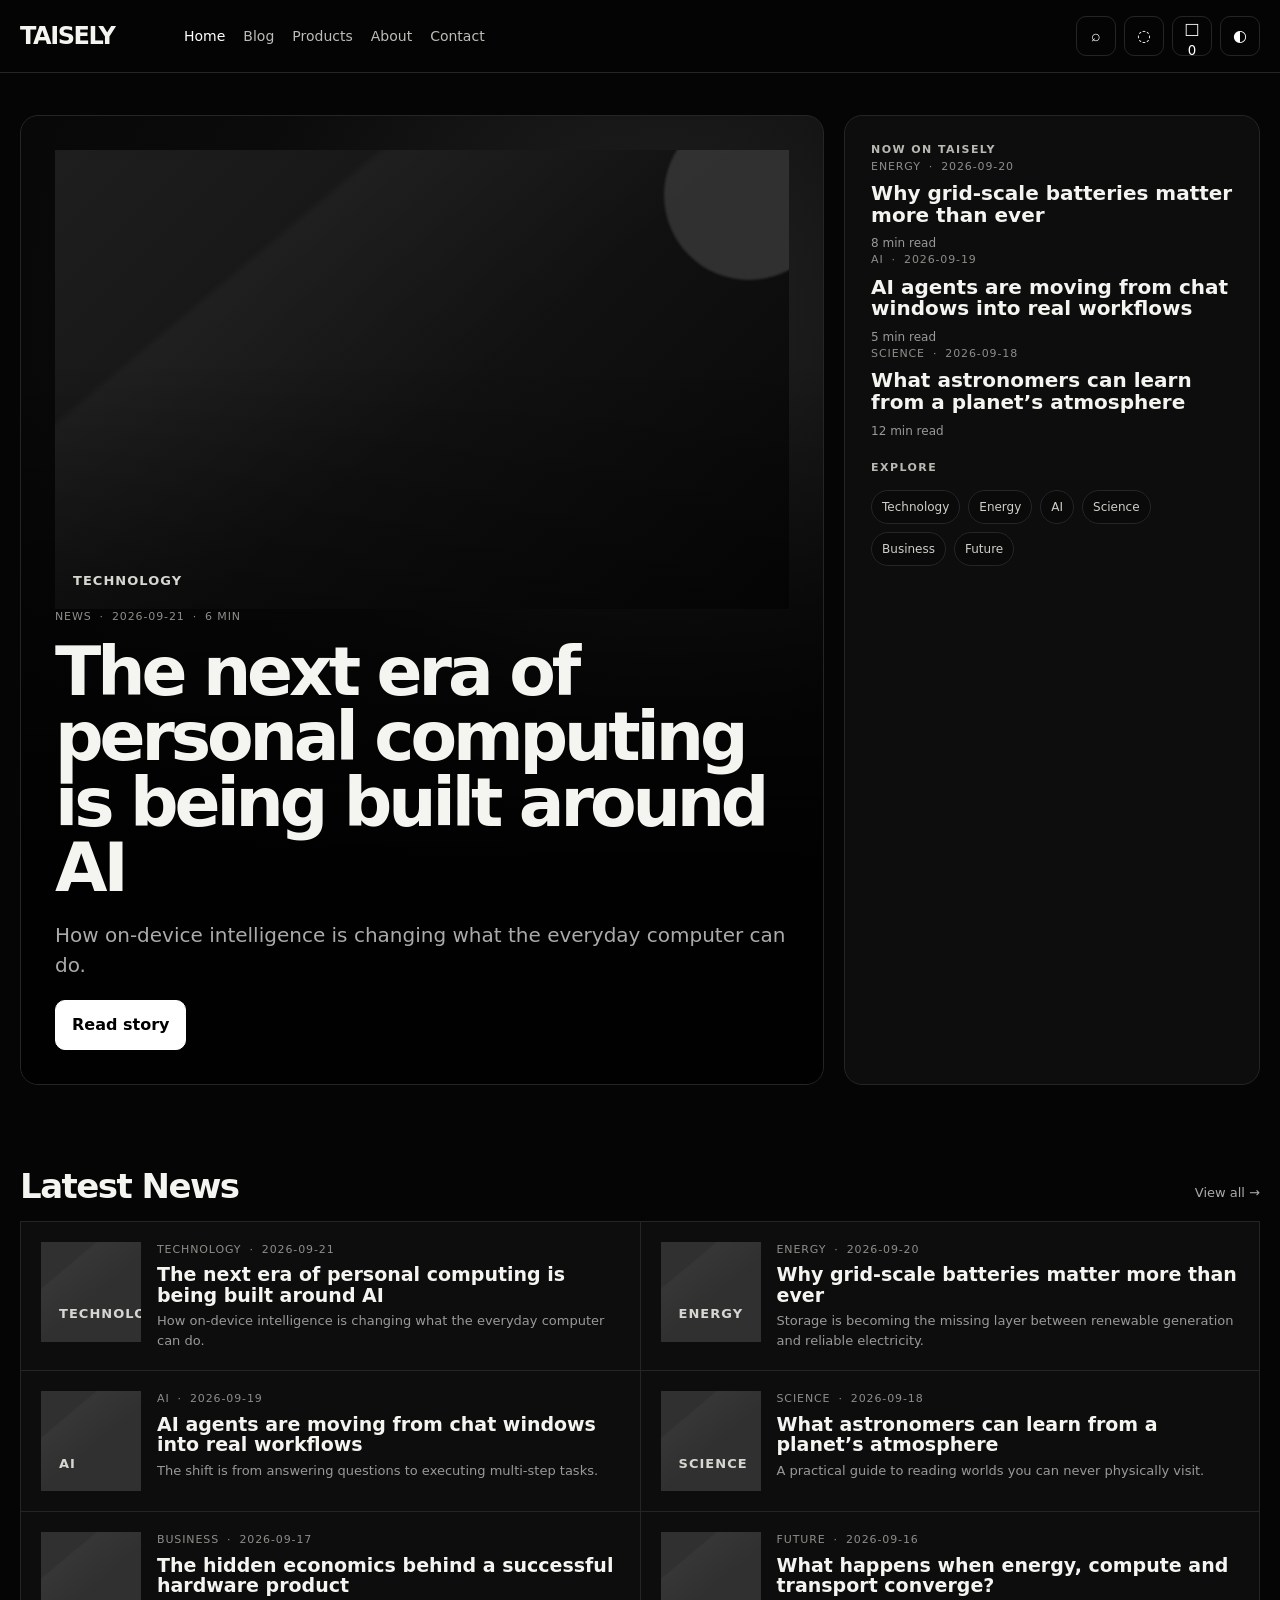
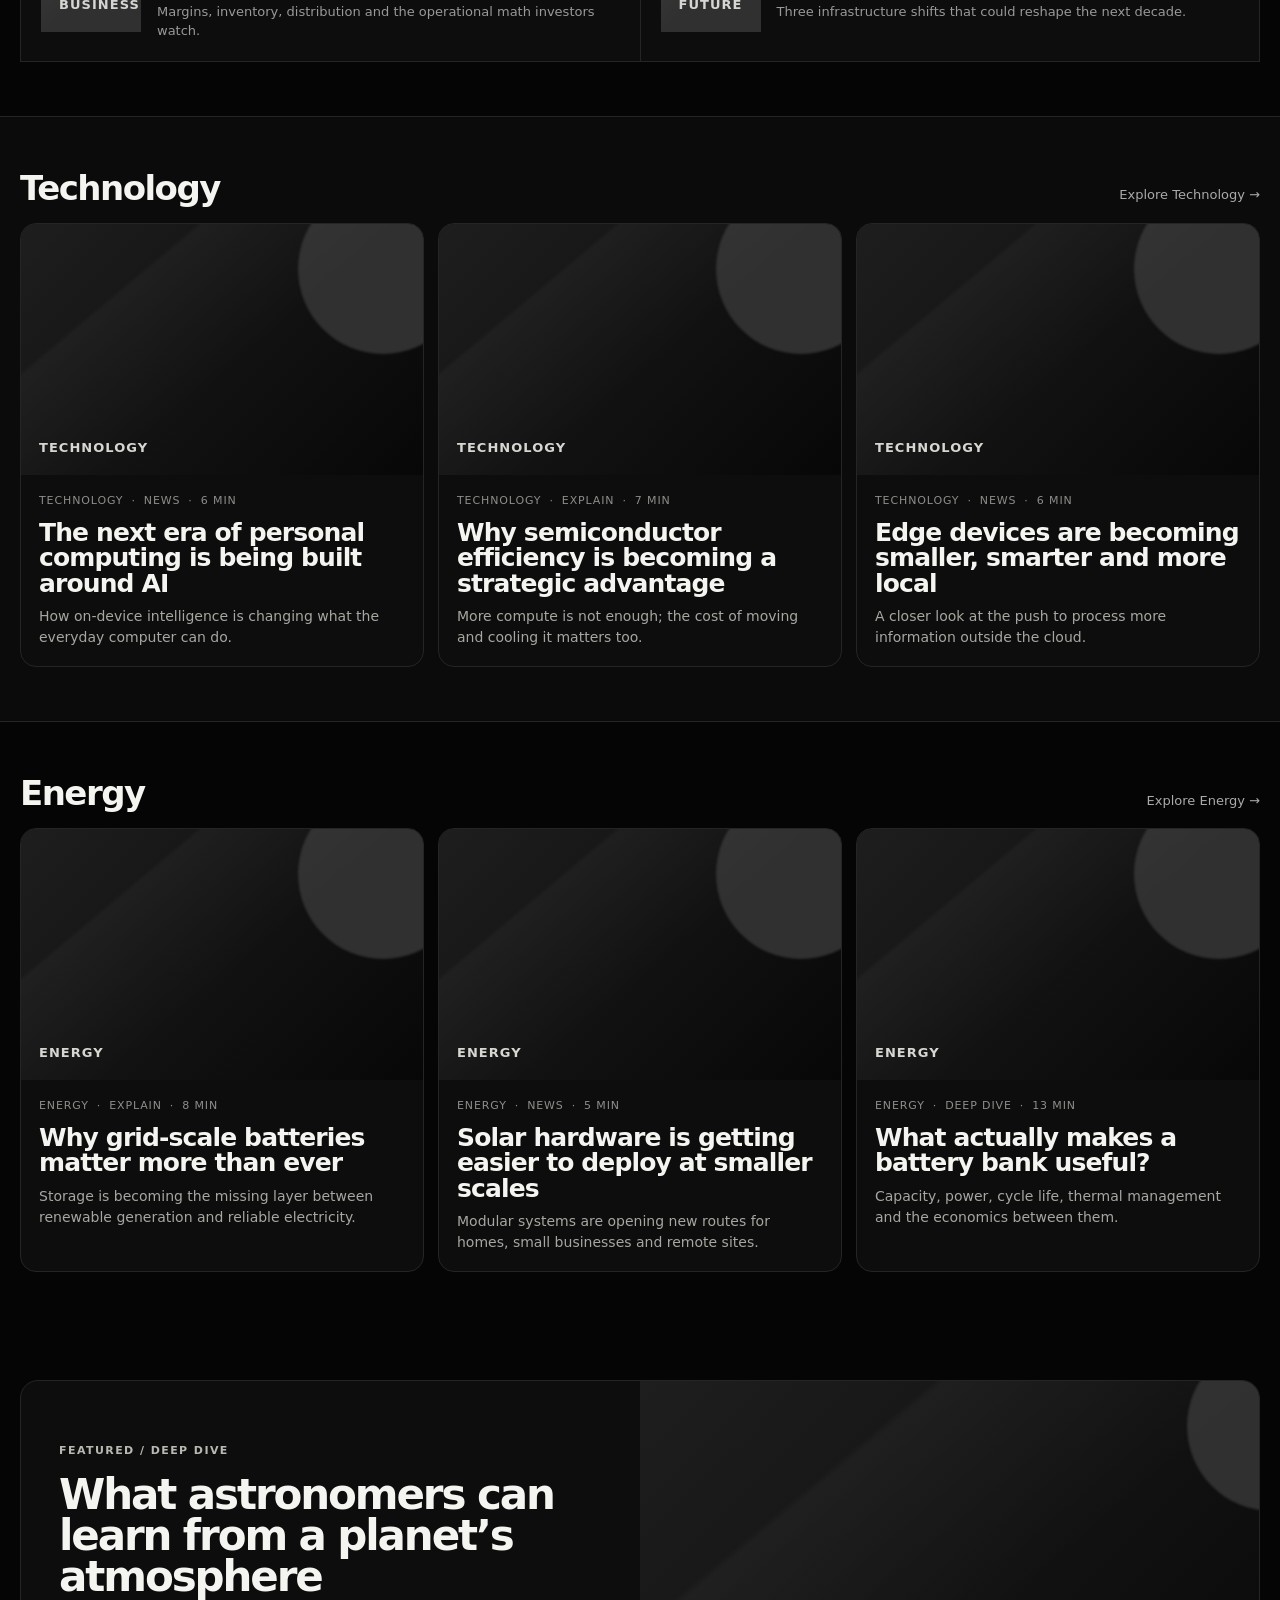
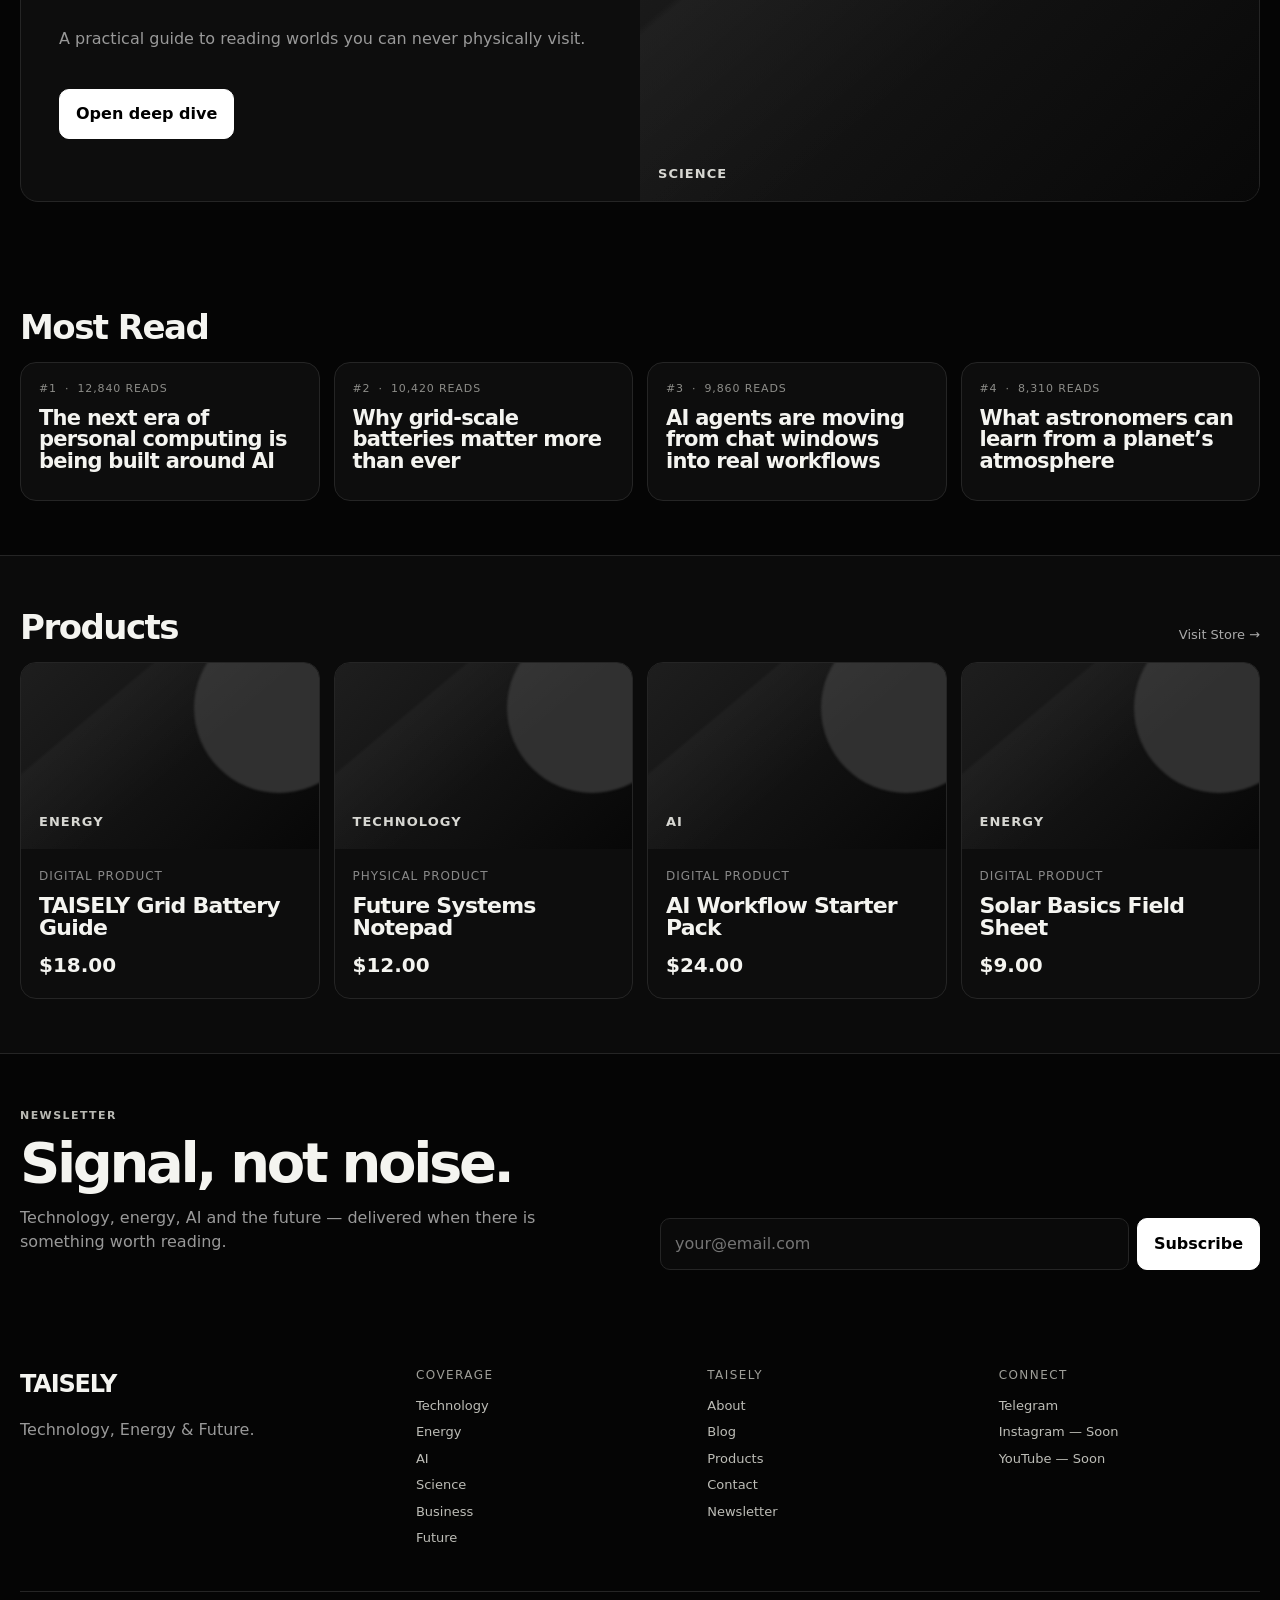
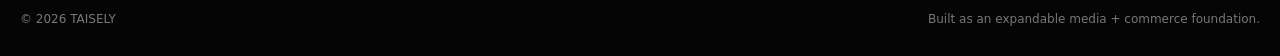
==== commit 50f1efc6: "Add files via upload" ====
--- a/index.html
+++ b/index.html
@@ -1,464 +1,13 @@
-<!doctype html>
-<html lang="fa" dir="rtl">
-<head>
-  <meta charset="utf-8">
-  <meta name="viewport" content="width=device-width, initial-scale=1">
-
-  <title>TAISELY — فناوری، هوش مصنوعی و آینده</title>
-
-  <meta
-    name="description"
-    content="TAISELY؛ رسانه‌ای برای خبرها، ابزارها و ایده‌های فناوری و هوش مصنوعی."
-  >
-
-  <link rel="icon" type="image/png" href="logo.png">
-  <link rel="stylesheet" href="styles.css">
-
-  <script>
-    try {
-      if (localStorage.getItem("taisely-theme") === "dark") {
-        document.documentElement.classList.add("dark-mode");
-      }
-    } catch (e) {}
-  </script>
-</head>
-
-<body>
-
-<header class="site-header">
-  <div class="container nav-wrap">
-
-    <a class="brand" href="index.html" aria-label="TAISELY">
-      <img src="logo.png" alt="لوگوی TAISELY">
-      <span>TAISELY</span>
-    </a>
-
-    <div class="header-actions">
-
-      <button
-        class="theme-toggle"
-        type="button"
-        aria-label="فعال کردن حالت شب"
-        aria-pressed="false"
-        title="حالت شب"
-      >
-        <span class="theme-toggle-icon" aria-hidden="true"></span>
-        <span class="theme-toggle-label">شب</span>
-      </button>
-
-      <button
-        class="menu-toggle"
-        type="button"
-        aria-label="باز کردن منو"
-        aria-expanded="false"
-        aria-controls="main-menu"
-      >
-        <span></span>
-        <span></span>
-        <span></span>
-      </button>
-
-    </div>
-
-    <nav
-      id="main-menu"
-      class="main-nav"
-      aria-label="منوی اصلی"
-    >
-      <a class="active" href="index.html">خانه</a>
-      <a href="about.html">درباره ما</a>
-      <a href="blog.html">وبلاگ</a>
-      <a href="products.html">محصولات</a>
-      <a href="contact.html">تماس با ما</a>
-    </nav>
-
-  </div>
-</header>
-
+<!doctype html><html lang="en"><head><meta charset="utf-8"><meta name="viewport" content="width=device-width,initial-scale=1"><title>TAISELY — Technology, Energy & Future</title><meta name="description" content="TAISELY is a technology and energy media platform exploring AI, science, business and the future."><link rel="stylesheet" href="styles.css"></head><body data-page="home">
+<header class="site-header"><div class="container header-inner"><a class="brand" href="index.html"><img src="assets/logo.png" alt="TAISELY" onerror="this.style.display='none';this.nextElementSibling.style.display='block'"><span class="brand-fallback" style="display:none">TAISELY</span></a><nav class="nav"><a class="active" href="index.html">Home</a><a href="blog.html">Blog</a><a href="products.html">Products</a><a href="about.html">About</a><a href="contact.html">Contact</a></nav><div class="header-actions"><a class="iconbtn" href="search.html" aria-label="Search">⌕</a><a class="iconbtn desktop-only" href="account.html" aria-label="Account">◌</a><a class="iconbtn" href="cart.html" aria-label="Cart">□<sup data-cart-count>0</sup></a><button class="iconbtn desktop-only" data-theme-toggle aria-label="Theme">◐</button><button class="iconbtn mobile-menu" data-menu-toggle aria-label="Menu">☰</button></div></div><div class="menu-panel" data-menu-panel><div class="container menu-grid"><a href="index.html">Home</a><a href="blog.html">Blog</a><a href="products.html">Products</a><a href="search.html">Search</a><a href="account.html">Account</a><a href="about.html">About</a><a href="contact.html">Contact</a><a href="newsletter.html">Newsletter</a></div></div></header>
 <main>
-
-  <section class="hero">
-    <div class="container hero-grid">
-
-      <div class="hero-copy">
-
-        <p class="eyebrow">
-          TECH · AI · FUTURE
-        </p>
-
-        <h1>
-          فناوری را<br>
-          <span>ساده‌تر</span> دنبال کن.
-        </h1>
-
-        <p class="hero-text">
-          TAISELY جایی برای خبرهای فناوری، ابزارهای هوش مصنوعی،
-          توضیح‌های ساده و ایده‌هایی درباره آینده است.
-        </p>
-
-        <div class="hero-actions">
-
-          <a
-            class="btn btn-primary"
-            href="blog.html"
-          >
-            مطالعه وبلاگ
-          </a>
-
-          <a
-            class="btn btn-ghost"
-            href="products.html"
-          >
-            دیدن محصولات
-          </a>
-
-        </div>
-
-      </div>
-
-      <div class="hero-card">
-
-        <div class="hero-card-top">
-          <span class="dot"></span>
-          <span class="muted">TAISELY / TODAY</span>
-        </div>
-
-        <div class="hero-stat">
-          <strong>AI</strong>
-          <span>هوش مصنوعی</span>
-        </div>
-
-        <div class="hero-stat">
-          <strong>TECH</strong>
-          <span>فناوری</span>
-        </div>
-
-        <div class="hero-stat">
-          <strong>?WHY</strong>
-          <span>توضیح و تحلیل</span>
-        </div>
-
-      </div>
-
-    </div>
-  </section>
-
-
-  <section class="section light-section">
-
-    <div class="container">
-
-      <div class="section-head">
-
-        <div>
-          <p class="eyebrow">EXPLORE</p>
-          <h2>TAISELY چه چیزهایی دارد؟</h2>
-        </div>
-
-        <a
-          class="text-link"
-          href="about.html"
-        >
-          بیشتر درباره ما ←
-        </a>
-
-      </div>
-
-
-      <div class="feature-grid">
-
-        <a
-          class="feature-card"
-          href="blog.html"
-        >
-          <span class="feature-index">01</span>
-
-          <h3>
-            خبرهای AI و Tech
-          </h3>
-
-          <p>
-            خبرهای مهم را بدون شلوغی و با تمرکز روی اصل ماجرا دنبال کن.
-          </p>
-        </a>
-
-
-        <a
-          class="feature-card"
-          href="products.html"
-        >
-          <span class="feature-index">02</span>
-
-          <h3>
-            ابزارها و محصولات
-          </h3>
-
-          <p>
-            معرفی ابزارهای کاربردی و محصولاتی که ارزش امتحان کردن دارند.
-          </p>
-        </a>
-
-
-        <a
-          class="feature-card"
-          href="blog.html"
-        >
-          <span class="feature-index">03</span>
-
-          <h3>
-            توضیح‌های ساده
-          </h3>
-
-          <p>
-            مفاهیم پیچیده تکنولوژی را از صفر و قابل فهم یاد بگیر.
-          </p>
-        </a>
-
-
-        <a
-          class="feature-card"
-          href="contact.html"
-        >
-          <span class="feature-index">04</span>
-
-          <h3>
-            ایده‌های آینده
-          </h3>
-
-          <p>
-            فناوری، انرژی، کسب‌وکار و چیزهایی که ممکن است فردای ما را بسازند.
-          </p>
-        </a>
-
-      </div>
-
-    </div>
-
-  </section>
-
-
-  <section class="section">
-
-    <div class="container">
-
-      <div class="section-head">
-
-        <div>
-          <p class="eyebrow">LATEST</p>
-          <h2>آخرین نوشته‌ها</h2>
-        </div>
-
-        <a
-          class="text-link"
-          href="blog.html"
-        >
-          همه نوشته‌ها ←
-        </a>
-
-      </div>
-
-
-      <div class="article-grid">
-
-        <article class="article-card featured-article">
-
-          <div class="article-meta">
-            <span>AI</span>
-            <span>نمونه مطلب</span>
-          </div>
-
-          <h3>
-            هوش مصنوعی دقیقاً چه کاری انجام می‌دهد؟
-          </h3>
-
-          <p>
-            یک مقدمه ساده برای فهمیدن اینکه مدل‌های هوش مصنوعی
-            چگونه از داده به خروجی می‌رسند.
-          </p>
-
-          <a
-            href="blog.html#ai"
-            class="article-link"
-          >
-            خواندن مطلب ←
-          </a>
-
-        </article>
-
-
-        <article class="article-card">
-
-          <div class="article-meta">
-            <span>TECH</span>
-            <span>نمونه مطلب</span>
-          </div>
-
-          <h3>
-            چرا تراشه‌ها برای آینده مهم‌اند؟
-          </h3>
-
-          <p>
-            از CPU و GPU تا شتاب‌دهنده‌های هوش مصنوعی؛ چرا سخت‌افزار
-            دوباره در مرکز توجه است.
-          </p>
-
-          <a
-            href="blog.html#chips"
-            class="article-link"
-          >
-            خواندن مطلب ←
-          </a>
-
-        </article>
-
-
-        <article class="article-card">
-
-          <div class="article-meta">
-            <span>FUTURE</span>
-            <span>نمونه مطلب</span>
-          </div>
-
-          <h3>
-            باتری‌ها چه چیزی را تغییر می‌دهند؟
-          </h3>
-
-          <p>
-            نگاهی ساده به نقش ذخیره‌سازی انرژی در خودروها،
-            شبکه برق و تکنولوژی‌های آینده.
-          </p>
-
-          <a
-            href="blog.html#battery"
-            class="article-link"
-          >
-            خواندن مطلب ←
-          </a>
-
-        </article>
-
-      </div>
-
-    </div>
-
-  </section>
-
-
-  <section class="section dark-section">
-
-    <div class="container cta-grid">
-
-      <div>
-
-        <p class="eyebrow">
-          STAY CURIOUS
-        </p>
-
-        <h2>
-          همیشه یک چیز تازه برای فهمیدن وجود دارد.
-        </h2>
-
-      </div>
-
-      <a
-        class="btn btn-light"
-        href="contact.html"
-      >
-        با TAISELY در ارتباط باش
-      </a>
-
-    </div>
-
-  </section>
-
+<section class="hero"><div class="container"><div id="hero" class="hero-grid"></div></div></section>
+<section class="section"><div class="container"><div class="section-head"><h2 class="section-title">Latest News</h2><a class="section-link" href="blog.html">View all →</a></div><div id="latest" class="news-list"></div></div></section>
+<section class="section dark-band"><div class="container"><div class="section-head"><h2 class="section-title">Technology</h2><a class="section-link" href="blog.html?category=Technology">Explore Technology →</a></div><div id="technology" class="grid-3"></div></div></section>
+<section class="section"><div class="container"><div class="section-head"><h2 class="section-title">Energy</h2><a class="section-link" href="blog.html?category=Energy">Explore Energy →</a></div><div id="energy" class="grid-3"></div></div></section>
+<section class="section"><div class="container"><div id="deep-dive" class="feature"></div></div></section>
+<section class="section"><div class="container"><div class="section-head"><h2 class="section-title">Most Read</h2></div><div id="most-read" class="grid-4"></div></div></section>
+<section class="section dark-band"><div class="container"><div class="section-head"><h2 class="section-title">Products</h2><a class="section-link" href="products.html">Visit Store →</a></div><div id="home-products" class="grid-4"></div></div></section>
+<section class="section"><div class="container"><div class="newsletter"><div><div class="kicker">Newsletter</div><h2>Signal, not noise.</h2><p class="muted">Technology, energy, AI and the future — delivered when there is something worth reading.</p></div><form class="form" data-newsletter><input class="input" type="email" required placeholder="your@email.com"><button class="btn" type="submit">Subscribe</button></form></div></div></section>
 </main>
-
-
-<footer class="site-footer">
-
-  <div class="container footer-grid">
-
-    <div>
-
-      <div class="footer-brand">
-        TAISELY
-      </div>
-
-      <p>
-        فناوری، هوش مصنوعی و آینده؛ ساده، روشن و کنجکاوانه.
-      </p>
-
-    </div>
-
-
-    <div>
-
-      <h4>
-        صفحات
-      </h4>
-
-      <a href="about.html">
-        درباره ما
-      </a>
-
-      <a href="blog.html">
-        وبلاگ
-      </a>
-
-      <a href="products.html">
-        محصولات
-      </a>
-
-    </div>
-
-
-    <div>
-
-      <h4>
-        ارتباط
-      </h4>
-
-      <a href="contact.html">
-        تماس با ما
-      </a>
-
-      <a
-        href="https://t.me/TAISELY0"
-        target="_blank"
-        rel="noreferrer"
-      >
-        Telegram
-      </a>
-
-      <a
-        href="https://instagram.com/TAISELY0"
-        target="_blank"
-        rel="noreferrer"
-      >
-        Instagram
-      </a>
-
-    </div>
-
-  </div>
-
-
-  <div class="container footer-bottom">
-
-    <span>
-      © 2026 TAISELY
-    </span>
-
-    <span>
-      Made for curious minds.
-    </span>
-
-  </div>
-
-</footer>
-
-
-<script src="script.js"></script>
-
-</body>
-  </html>
+<footer class="site-footer"><div class="container"><div class="footer-grid"><div><div class="footer-brand">TAISELY</div><p class="muted">Technology, Energy & Future.</p></div><div><div class="footer-title">Coverage</div><div class="footer-col"><a href="blog.html?category=Technology">Technology</a><a href="blog.html?category=Energy">Energy</a><a href="blog.html?category=AI">AI</a><a href="blog.html?category=Science">Science</a><a href="blog.html?category=Business">Business</a><a href="blog.html?category=Future">Future</a></div></div><div><div class="footer-title">TAISELY</div><div class="footer-col"><a href="about.html">About</a><a href="blog.html">Blog</a><a href="products.html">Products</a><a href="contact.html">Contact</a><a href="newsletter.html">Newsletter</a></div></div><div><div class="footer-title">Connect</div><div class="footer-col"><a href="#">Telegram</a><a href="#">Instagram — Soon</a><a href="#">YouTube — Soon</a></div></div></div><div class="copyright"><span>© 2026 TAISELY</span><span>Built as an expandable media + commerce foundation.</span></div></div></footer><div id="toast" class="toast"></div><script src="data.js"></script><script src="app.js"></script></body></html>
--- a/styles.css
+++ b/styles.css
@@ -1,1446 +1,5 @@
-@import url('https://fonts.googleapis.com/css2?family=Vazirmatn:wght@400;500;600;700;800&display=swap');
-
-
-/* =========================
-   Variables
-========================= */
-
-:root {
-  --bg: #ffffff;
-  --ink: #0a0a0a;
-  --muted: #6f6f6f;
-  --line: #e6e6e6;
-  --soft: #f6f6f4;
-  --card: #ffffff;
-  --header: rgba(255, 255, 255, 0.94);
-  --input: #ffffff;
-  --shadow: rgba(0, 0, 0, 0.10);
-  --radius: 24px;
-  --max: 1180px;
-}
-
-html.dark-mode {
-  --bg: #101010;
-  --ink: #f5f5f5;
-  --muted: #a4a4a4;
-  --line: #2d2d2d;
-  --soft: #181818;
-  --card: #171717;
-  --header: rgba(16, 16, 16, 0.94);
-  --input: #181818;
-  --shadow: rgba(0, 0, 0, 0.35);
-
-  color-scheme: dark;
-}
-
-
-/* =========================
-   Base
-========================= */
-
-* {
-  box-sizing: border-box;
-}
-
-html {
-  scroll-behavior: smooth;
-}
-
-html,
-body {
-  min-height: 100%;
-}
-
-body {
-  margin: 0;
-  background: var(--bg);
-  color: var(--ink);
-  font-family: 'Vazirmatn', Tahoma, sans-serif;
-  line-height: 1.8;
-  transition:
-    background-color 0.25s ease,
-    color 0.25s ease;
-}
-
-a {
-  color: inherit;
-  text-decoration: none;
-}
-
-button,
-input,
-textarea {
-  font: inherit;
-}
-
-button {
-  color: inherit;
-}
-
-.container {
-  width: min(
-    var(--max),
-    calc(100% - 40px)
-  );
-  margin-inline: auto;
-}
-
-.narrow {
-  max-width: 780px;
-  margin-inline: auto;
-}
-
-[hidden] {
-  display: none !important;
-}
-
-
-/* =========================
-   Header
-========================= */
-
-.site-header {
-  position: sticky;
-  top: 0;
-  z-index: 20;
-
-  background: var(--header);
-
-  backdrop-filter: blur(12px);
-
-  border-bottom: 1px solid var(--line);
-
-  transition:
-    background-color 0.25s ease,
-    border-color 0.25s ease;
-}
-
-.nav-wrap {
-  min-height: 76px;
-
-  display: flex;
-  align-items: center;
-  justify-content: space-between;
-
-  gap: 24px;
-
-  direction: ltr;
-}
-
-.brand {
-  display: flex;
-  align-items: center;
-
-  gap: 10px;
-
-  font-weight: 800;
-  letter-spacing: .12em;
-  font-size: 18px;
-}
-
-.brand img {
-  width: 42px;
-  height: 42px;
-
-  object-fit: contain;
-}
-
-.header-actions {
-  display: flex;
-  align-items: center;
-  gap: 8px;
-
-  direction: ltr;
-}
-
-
-/* =========================
-   Theme Toggle
-========================= */
-
-.theme-toggle {
-  min-width: 70px;
-  height: 42px;
-
-  padding: 0 15px;
-
-  display: inline-flex;
-  align-items: center;
-  justify-content: center;
-
-  border: 1px solid var(--line);
-  border-radius: 999px;
-
-  background: var(--card);
-  color: var(--ink);
-
-  cursor: pointer;
-
-  font-size: 13px;
-  font-weight: 700;
-
-  transition:
-    background-color .2s ease,
-    border-color .2s ease,
-    color .2s ease,
-    transform .2s ease;
-}
-
-.theme-toggle:hover {
-  transform: translateY(-2px);
-  border-color: var(--ink);
-}
-
-.theme-toggle:active {
-  transform: translateY(0);
-}
-
-.theme-toggle-label {
-  display: block;
-}
-
-
-/* =========================
-   Navigation
-========================= */
-
-.main-nav {
-  display: flex;
-  align-items: center;
-
-  gap: 6px;
-
-  direction: rtl;
-}
-
-.main-nav a {
-  padding: 9px 14px;
-
-  border-radius: 999px;
-
-  font-size: 14px;
-
-  color: var(--muted);
-
-  transition:
-    background .2s ease,
-    color .2s ease;
-}
-
-.main-nav a:hover,
-.main-nav a.active {
-  background: var(--ink);
-  color: var(--bg);
-}
-
-.menu-toggle {
-  display: none;
-
-  border: 0;
-  background: transparent;
-
-  width: 46px;
-  height: 46px;
-
-  padding: 10px;
-
-  cursor: pointer;
-}
-
-.menu-toggle span {
-  display: block;
-
-  height: 2px;
-
-  background: var(--ink);
-
-  margin: 6px 0;
-
-  border-radius: 10px;
-}
-
-
-/* =========================
-   Hero
-========================= */
-
-.hero {
-  padding: 96px 0 110px;
-
-  overflow: hidden;
-
-  background:
-    linear-gradient(
-      180deg,
-      var(--bg) 0%,
-      var(--soft) 100%
-    );
-}
-
-.hero-grid {
-  display: grid;
-
-  grid-template-columns:
-    1.35fr .8fr;
-
-  gap: 70px;
-
-  align-items: center;
-
-  direction: ltr;
-}
-
-.hero-copy {
-  direction: rtl;
-}
-
-.eyebrow {
-  font-size: 11px;
-
-  letter-spacing: .18em;
-
-  font-weight: 800;
-
-  margin: 0 0 18px;
-
-  color: var(--muted);
-}
-
-.hero h1 {
-  font-size: clamp(48px, 7vw, 88px);
-
-  line-height: 1.05;
-
-  letter-spacing: -.04em;
-
-  margin: 0;
-}
-
-
-/*
-  underline حذف شده
-*/
-
-.hero h1 span {
-  position: relative;
-}
-
-.hero-text {
-  font-size: 18px;
-
-  color: var(--muted);
-
-  max-width: 650px;
-
-  margin: 28px 0 34px;
-}
-
-.hero-actions {
-  display: flex;
-
-  gap: 12px;
-
-  flex-wrap: wrap;
-}
-
-
-/* =========================
-   Buttons
-========================= */
-
-.btn {
-  display: inline-flex;
-
-  align-items: center;
-  justify-content: center;
-
-  border: 1px solid var(--ink);
-
-  border-radius: 999px;
-
-  padding: 11px 20px;
-
-  min-height: 48px;
-
-  font-size: 14px;
-  font-weight: 700;
-
-  cursor: pointer;
-
-  transition:
-    transform .2s ease,
-    background .2s ease,
-    color .2s ease;
-}
-
-.btn:hover {
-  transform: translateY(-2px);
-}
-
-.btn-primary {
-  background: var(--ink);
-  color: var(--bg);
-}
-
-.btn-ghost {
-  background: var(--bg);
-  color: var(--ink);
-}
-
-.btn-light {
-  background: #fff;
-  border-color: #fff;
-  color: #111;
-}
-
-
-/* =========================
-   Hero Card
-========================= */
-
-.hero-card {
-  direction: rtl;
-
-  background: #111;
-  color: #fff;
-
-  border-radius: 32px;
-
-  padding: 28px;
-
-  box-shadow:
-    20px 20px 0
-    var(--line);
-
-  min-height: 390px;
-
-  display: flex;
-  flex-direction: column;
-
-  justify-content: space-between;
-}
-
-.hero-card-top {
-  display: flex;
-
-  gap: 10px;
-
-  align-items: center;
-
-  font-size: 11px;
-
-  letter-spacing: .12em;
-}
-
-.dot {
-  width: 8px;
-  height: 8px;
-
-  border-radius: 50%;
-
-  background: #fff;
-
-  display: inline-block;
-}
-
-.muted {
-  opacity: .55;
-}
-
-.hero-stat {
-  border-top: 1px solid rgba(255,255,255,.2);
-
-  padding-top: 18px;
-
-  display: flex;
-
-  align-items: end;
-  justify-content: space-between;
-
-  gap: 10px;
-}
-
-.hero-stat strong {
-  font-size: 32px;
-
-  letter-spacing: .04em;
-}
-
-.hero-stat span {
-  opacity: .65;
-
-  font-size: 13px;
-}
-
-
-/* =========================
-   Sections
-========================= */
-
-.section {
-  padding: 94px 0;
-}
-
-.light-section {
-  background: var(--soft);
-}
-
-.section-head {
-  display: flex;
-
-  align-items: end;
-  justify-content: space-between;
-
-  gap: 24px;
-
-  margin-bottom: 36px;
-}
-
-.section h2 {
-  font-size: clamp(28px, 4vw, 42px);
-
-  line-height: 1.15;
-
-  margin: 0;
-
-  letter-spacing: -.025em;
-}
-
-.text-link {
-  font-weight: 700;
-
-  font-size: 13px;
-
-  white-space: nowrap;
-}
-
-
-/* =========================
-   Feature Cards
-========================= */
-
-.feature-grid {
-  display: grid;
-
-  grid-template-columns:
-    repeat(4, 1fr);
-
-  gap: 14px;
-}
-
-.feature-card {
-  background: var(--card);
-
-  border: 1px solid var(--line);
-
-  padding: 26px;
-
-  border-radius: var(--radius);
-
-  min-height: 250px;
-
-  transition:
-    transform .25s ease,
-    border-color .25s ease,
-    background-color .25s ease;
-}
-
-.light-section .feature-card {
-  background: var(--card);
-}
-
-.feature-card:hover {
-  transform: translateY(-5px);
-
-  border-color: var(--ink);
-}
-
-.feature-index {
-  font-size: 11px;
-
-  letter-spacing: .14em;
-
-  font-weight: 800;
-
-  color: var(--muted);
-}
-
-.feature-card h3 {
-  font-size: 20px;
-
-  margin: 58px 0 10px;
-
-  line-height: 1.3;
-}
-
-.feature-card p {
-  margin: 0;
-
-  color: var(--muted);
-
-  font-size: 14px;
-}
-
-
-/* =========================
-   Articles
-========================= */
-
-.article-grid {
-  display: grid;
-
-  grid-template-columns:
-    1.2fr 1fr 1fr;
-
-  gap: 14px;
-}
-
-.article-card {
-  border-top: 2px solid var(--ink);
-
-  padding: 24px 0 0;
-
-  min-height: 300px;
-}
-
-.featured-article {
-  background: #111;
-  color: #fff;
-
-  border-top: 0;
-
-  border-radius: var(--radius);
-
-  padding: 28px;
-
-  margin-top: -1px;
-}
-
-.article-meta {
-  display: flex;
-
-  gap: 10px;
-
-  align-items: center;
-
-  color: var(--muted);
-
-  font-size: 11px;
-
-  font-weight: 800;
-
-  letter-spacing: .12em;
-}
-
-.featured-article .article-meta {
-  color: #aaa;
-}
-
-.article-card h3 {
-  font-size: 25px;
-
-  line-height: 1.25;
-
-  margin: 38px 0 14px;
-}
-
-.article-card p {
-  font-size: 14px;
-
-  color: var(--muted);
-
-  margin: 0 0 24px;
-}
-
-.featured-article p {
-  color: #c9c9c9;
-}
-
-.article-link {
-  font-size: 13px;
-
-  font-weight: 800;
-}
-
-
-/* =========================
-   Dark Section
-========================= */
-
-.dark-section {
-  background: #111;
-  color: #fff;
-}
-
-.cta-grid {
-  display: flex;
-
-  align-items: center;
-  justify-content: space-between;
-
-  gap: 30px;
-}
-
-.cta-grid h2 {
-  max-width: 700px;
-}
-
-
-/* =========================
-   Footer
-========================= */
-
-.site-footer {
-  background: #0b0b0b;
-
-  color: #fff;
-
-  padding: 60px 0 25px;
-}
-
-.footer-grid {
-  display: grid;
-
-  grid-template-columns:
-    2fr 1fr 1fr;
-
-  gap: 40px;
-}
-
-.footer-brand {
-  font-size: 24px;
-
-  font-weight: 800;
-
-  letter-spacing: .15em;
-}
-
-.footer-grid p {
-  color: #999;
-
-  max-width: 380px;
-}
-
-.footer-grid h4 {
-  margin: 0 0 14px;
-}
-
-.footer-grid a {
-  display: block;
-
-  color: #aaa;
-
-  margin: 5px 0;
-
-  font-size: 14px;
-
-  transition: color .2s ease;
-}
-
-.footer-grid a:hover {
-  color: #fff;
-}
-
-.footer-bottom {
-  display: flex;
-
-  justify-content: space-between;
-
-  gap: 20px;
-
-  border-top:
-    1px solid rgba(255,255,255,.12);
-
-  margin-top: 40px;
-
-  padding-top: 20px;
-
-  color: #777;
-
-  font-size: 12px;
-}
-
-.standalone {
-  margin-top: 0;
-}
-
-
-/* =========================
-   Page Hero
-========================= */
-
-.page-hero {
-  padding: 92px 0 70px;
-
-  background: var(--soft);
-
-  border-bottom: 1px solid var(--line);
-}
-
-.page-hero h1 {
-  font-size: clamp(44px, 6vw, 72px);
-
-  line-height: 1.06;
-
-  margin: 0 0 20px;
-
-  letter-spacing: -.04em;
-}
-
-.page-hero p:not(.eyebrow) {
-  font-size: 18px;
-
-  color: var(--muted);
-
-  max-width: 700px;
-}
-
-
-/* =========================
-   About
-========================= */
-
-.about-grid {
-  display: grid;
-
-  grid-template-columns:
-    .75fr 1.25fr;
-
-  gap: 80px;
-}
-
-.prose {
-  font-size: 18px;
-
-  color: var(--muted);
-}
-
-.prose p {
-  margin-top: 0;
-
-  margin-bottom: 22px;
-}
-
-
-/* =========================
-   Search
-========================= */
-
-.content-tools {
-  margin-bottom: 36px;
-}
-
-.search-box {
-  position: relative;
-
-  width: 100%;
-
-  margin-bottom: 18px;
-}
-
-.search-box input {
-  width: 100%;
-
-  height: 56px;
-
-  padding:
-    0 52px
-    0 20px;
-
-  border:
-    1px solid var(--line);
-
-  border-radius: 16px;
-
-  outline: none;
-
-  background: var(--input);
-
-  color: var(--ink);
-
-  transition:
-    border-color .2s ease,
-    box-shadow .2s ease,
-    background-color .2s ease;
-}
-
-.search-box input::placeholder {
-  color: var(--muted);
-}
-
-.search-box input:focus {
-  border-color: var(--ink);
-
-  box-shadow:
-    0 0 0 3px
-    rgba(128,128,128,.12);
-}
-
-.search-icon {
-  position: absolute;
-
-  right: 20px;
-
-  top: 50%;
-
-  transform: translateY(-50%);
-
-  font-size: 23px;
-
-  line-height: 1;
-
-  color: var(--muted);
-
-  pointer-events: none;
-}
-
-
-/* =========================
-   Tags
-========================= */
-
-.tag-row {
-  display: flex;
-
-  gap: 8px;
-
-  flex-wrap: wrap;
-
-  margin-bottom: 36px;
-}
-
-.tag {
-  border: 1px solid var(--line);
-
-  border-radius: 999px;
-
-  padding: 7px 13px;
-
-  font-size: 12px;
-
-  background: var(--card);
-
-  color: var(--ink);
-
-  cursor: pointer;
-
-  transition:
-    background .2s ease,
-    color .2s ease,
-    border-color .2s ease;
-}
-
-.active-tag,
-.tag:hover {
-  background: var(--ink);
-
-  color: var(--bg);
-
-  border-color: var(--ink);
-}
-
-
-/* =========================
-   Blog
-========================= */
-
-.blog-list {
-  border-top: 1px solid var(--line);
-}
-
-.blog-row {
-  display: grid;
-
-  grid-template-columns:
-    90px 1fr;
-
-  gap: 26px;
-
-  padding: 42px 0;
-
-  border-bottom: 1px solid var(--line);
-}
-
-.blog-num {
-  font-size: 12px;
-
-  font-weight: 800;
-
-  color: var(--muted);
-}
-
-.blog-row h2 {
-  font-size: 30px;
-
-  line-height: 1.25;
-
-  margin: 18px 0 12px;
-}
-
-.blog-row p {
-  max-width: 800px;
-
-  color: var(--muted);
-
-  margin: 0 0 18px;
-}
-
-
-/* =========================
-   Empty State
-========================= */
-
-.empty-state {
-  padding: 60px 20px;
-
-  text-align: center;
-
-  border:
-    1px dashed var(--line);
-
-  border-radius: var(--radius);
-
-  color: var(--muted);
-
-  margin-top: 20px;
-}
-
-
-/* =========================
-   Pagination
-========================= */
-
-.pagination {
-  display: flex;
-
-  align-items: center;
-  justify-content: center;
-
-  gap: 8px;
-
-  flex-wrap: wrap;
-
-  margin-top: 50px;
-}
-
-.pagination-button {
-  min-width: 44px;
-
-  min-height: 42px;
-
-  padding: 8px 14px;
-
-  border:
-    1px solid var(--line);
-
-  border-radius: 12px;
-
-  background: var(--card);
-
-  color: var(--ink);
-
-  cursor: pointer;
-
-  font-size: 13px;
-
-  font-weight: 700;
-
-  transition:
-    background .2s ease,
-    color .2s ease,
-    border-color .2s ease,
-    transform .2s ease;
-}
-
-.pagination-button:hover:not(:disabled) {
-  transform: translateY(-2px);
-
-  border-color: var(--ink);
-}
-
-.pagination-button.current {
-  background: var(--ink);
-
-  color: var(--bg);
-
-  border-color: var(--ink);
-}
-
-.pagination-button:disabled {
-  opacity: .35;
-
-  cursor: not-allowed;
-}
-
-.pagination-number {
-  min-width: 42px;
-
-  padding-inline: 10px;
-}
-
-
-/* =========================
-   Products
-========================= */
-
-.product-grid {
-  display: grid;
-
-  grid-template-columns:
-    repeat(3, 1fr);
-
-  gap: 16px;
-}
-
-.product-card {
-  border:
-    1px solid var(--line);
-
-  border-radius: var(--radius);
-
-  padding: 30px;
-
-  min-height: 360px;
-
-  display: flex;
-
-  flex-direction: column;
-
-  align-items: flex-start;
-
-  background: var(--card);
-
-  transition:
-    transform .25s ease,
-    border-color .25s ease,
-    background-color .25s ease;
-}
-
-.product-card:hover {
-  transform: translateY(-4px);
-
-  border-color: var(--ink);
-}
-
-.product-icon {
-  width: 58px;
-  height: 58px;
-
-  border-radius: 18px;
-
-  background: var(--ink);
-
-  color: var(--bg);
-
-  display: grid;
-
-  place-items: center;
-
-  font-weight: 800;
-
-  margin-bottom: auto;
-}
-
-.product-card h2 {
-  font-size: 24px;
-
-  line-height: 1.25;
-}
-
-.product-card p:not(.eyebrow) {
-  color: var(--muted);
-}
-
-.product-card .btn {
-  margin-top: 10px;
-}
-
-
-/* =========================
-   Contact
-========================= */
-
-.contact-grid {
-  display: grid;
-
-  grid-template-columns:
-    repeat(3, 1fr);
-
-  gap: 16px;
-}
-
-.contact-card {
-  border:
-    1px solid var(--line);
-
-  padding: 28px;
-
-  border-radius: var(--radius);
-
-  min-height: 260px;
-
-  background: var(--card);
-}
-
-.contact-card h2 {
-  font-size: 23px;
-
-  margin: 40px 0 8px;
-}
-
-.contact-card p {
-  color: var(--muted);
-
-  min-height: 65px;
-}
-
-.contact-card .btn {
-  margin-top: 10px;
-}
-
-
-/* =========================
-   Toast
-========================= */
-
-.toast {
-  position: fixed;
-
-  left: 20px;
-  bottom: 20px;
-
-  z-index: 50;
-
-  background: #111;
-
-  color: #fff;
-
-  padding: 12px 16px;
-
-  border-radius: 12px;
-
-  font-size: 13px;
-
-  box-shadow:
-    0 8px 30px
-    rgba(0,0,0,.2);
-
-  animation:
-    toast-in .2s ease;
-}
-
-@keyframes toast-in {
-  from {
-    opacity: 0;
-    transform: translateY(10px);
-  }
-
-  to {
-    opacity: 1;
-    transform: translateY(0);
-  }
-}
-
-
-/* =========================
-   Responsive
-========================= */
-
-@media (max-width: 900px) {
-
-  .hero-grid,
-  .about-grid {
-    grid-template-columns: 1fr;
-  }
-
-  .hero-grid {
-    gap: 45px;
-  }
-
-  .feature-grid {
-    grid-template-columns:
-      repeat(2, 1fr);
-  }
-
-  .article-grid {
-    grid-template-columns: 1fr;
-  }
-
-  .product-grid,
-  .contact-grid {
-    grid-template-columns:
-      1fr 1fr;
-  }
-
-  .hero-card {
-    min-height: 320px;
-  }
-
-  .section {
-    padding: 70px 0;
-  }
-}
-
-
-@media (max-width: 650px) {
-
-  .container {
-    width:
-      min(
-        var(--max),
-        calc(100% - 28px)
-      );
-  }
-
-  .site-header {
-    position: sticky;
-  }
-
-  .nav-wrap {
-    min-height: 68px;
-  }
-
-  .header-actions {
-    gap: 5px;
-  }
-
-  .theme-toggle {
-    min-width: 62px;
-
-    height: 40px;
-
-    padding: 0 12px;
-  }
-
-  .menu-toggle {
-    display: block;
-  }
-
-  .main-nav {
-    position: absolute;
-
-    top: 68px;
-
-    right: 14px;
-    left: 14px;
-
-    display: none;
-
-    flex-direction: column;
-
-    align-items: stretch;
-
-    background: var(--card);
-
-    border:
-      1px solid var(--line);
-
-    border-radius: 20px;
-
-    padding: 8px;
-
-    box-shadow:
-      0 18px 50px
-      var(--shadow);
-  }
-
-  .main-nav.open {
-    display: flex;
-  }
-
-  .main-nav a {
-    border-radius: 12px;
-  }
-
-  .brand img {
-    width: 38px;
-    height: 38px;
-  }
-
-  .hero {
-    padding: 64px 0 75px;
-  }
-
-  .hero h1 {
-    font-size: 52px;
-  }
-
-  .hero-text {
-    font-size: 16px;
-  }
-
-  .section-head,
-  .cta-grid {
-    display: block;
-  }
-
-  .text-link {
-    display: inline-block;
-
-    margin-top: 16px;
-  }
-
-  .feature-grid {
-    grid-template-columns: 1fr;
-  }
-
-  .article-card {
-    min-height: 0;
-  }
-
-  .featured-article {
-    padding: 24px;
-  }
-
-  .product-grid,
-  .contact-grid {
-    grid-template-columns: 1fr;
-  }
-
-  .page-hero {
-    padding: 65px 0 50px;
-  }
-
-  .page-hero h1 {
-    font-size: 48px;
-  }
-
-  .blog-row {
-    grid-template-columns: 1fr;
-
-    gap: 10px;
-  }
-
-  .footer-grid {
-    grid-template-columns:
-      1fr 1fr;
-  }
-
-  .footer-grid > div:first-child {
-    grid-column: 1 / -1;
-  }
-
-  .footer-bottom {
-    flex-direction: column;
-  }
-
-  .hero-actions .btn {
-    flex: 1;
-  }
-
-  .pagination {
-    gap: 6px;
-  }
-
-  .pagination-button {
-    min-width: 40px;
-
-    padding-inline: 10px;
-
-    font-size: 12px;
-  }
-
-  .search-box input {
-    height: 52px;
-  }
-}
+:root{--bg:#050505;--panel:#0d0d0d;--panel2:#121212;--text:#f4f4f0;--muted:#999;--line:#252525;--soft:#171717;--max:1320px;--radius:18px;--font:Inter,ui-sans-serif,system-ui,-apple-system,BlinkMacSystemFont,"Segoe UI",sans-serif}
+*{box-sizing:border-box}html{scroll-behavior:smooth}body{margin:0;background:var(--bg);color:var(--text);font-family:var(--font);line-height:1.5}a{color:inherit;text-decoration:none}button,input,select,textarea{font:inherit}button{cursor:pointer}img{max-width:100%;display:block}.container{width:min(var(--max),calc(100% - 40px));margin:auto}.muted{color:var(--muted)}.kicker{text-transform:uppercase;letter-spacing:.13em;font-size:11px;font-weight:800;color:#b9b9b3}.eyebrow{display:flex;align-items:center;gap:10px;color:#aaa;font-size:12px}.rule{height:1px;background:var(--line);width:100%}.pill{border:1px solid var(--line);padding:7px 10px;border-radius:999px;font-size:12px;color:#cfcfc9;background:#0a0a0a}.btn{border:1px solid #fff;background:#fff;color:#000;padding:12px 16px;border-radius:10px;font-weight:750;display:inline-flex;align-items:center;justify-content:center;gap:8px;transition:.2s}.btn:hover{transform:translateY(-1px)}.btn.ghost{background:transparent;color:#fff;border-color:var(--line)}.btn.ghost:hover{border-color:#5b5b5b}.iconbtn{width:40px;height:40px;border:1px solid var(--line);background:transparent;color:#fff;border-radius:10px;display:grid;place-items:center}.iconbtn:hover{border-color:#666}.site-header{position:sticky;top:0;z-index:50;background:rgba(5,5,5,.9);backdrop-filter:blur(12px);border-bottom:1px solid var(--line)}.header-inner{height:72px;display:flex;align-items:center;gap:24px}.brand{display:flex;align-items:center;min-width:140px}.brand img{height:30px;width:auto;object-fit:contain}.brand-fallback{font-size:24px;font-weight:900;letter-spacing:-.06em}.nav{display:flex;align-items:center;gap:18px;font-size:14px;flex:1}.nav a{color:#bdbdb7}.nav a:hover,.nav a.active{color:#fff}.header-actions{display:flex;gap:8px}.mobile-menu{display:none}.menu-panel{display:none;border-top:1px solid var(--line);padding:12px 20px 20px}.menu-panel.open{display:block}.menu-grid{display:grid;grid-template-columns:repeat(2,1fr);gap:8px}.menu-grid a{padding:12px;border:1px solid var(--line);border-radius:10px;color:#ddd}.hero{padding:42px 0 30px}.hero-grid{display:grid;grid-template-columns:1.45fr .75fr;gap:20px}.hero-main{min-height:560px;border:1px solid var(--line);border-radius:var(--radius);padding:34px;display:flex;flex-direction:column;justify-content:flex-end;position:relative;overflow:hidden;background:radial-gradient(circle at 80% 20%,#222,#0b0b0b 42%,#070707 72%)}.hero-main:after{content:"";position:absolute;inset:0;background:linear-gradient(180deg,transparent 25%,rgba(0,0,0,.88) 78%)}.hero-copy{position:relative;z-index:1;max-width:820px}.hero-title{font-size:clamp(44px,5.3vw,76px);line-height:.96;letter-spacing:-.06em;margin:14px 0 18px;max-width:900px}.hero-side{border:1px solid var(--line);border-radius:var(--radius);padding:26px;background:var(--panel);display:flex;flex-direction:column;gap:20px}.hero-side .mini{padding-top:18px;border-top:1px solid var(--line)}.hero-side .mini:first-child{border-top:0;padding-top:0}.mini-title{font-size:20px;line-height:1.08;margin:8px 0}.section{padding:54px 0}.section-head{display:flex;justify-content:space-between;align-items:flex-end;gap:20px;margin-bottom:18px}.section-title{font-size:34px;line-height:1;letter-spacing:-.045em;margin:0}.section-link{font-size:13px;color:#aaa}.grid-3{display:grid;grid-template-columns:repeat(3,1fr);gap:14px}.grid-4{display:grid;grid-template-columns:repeat(4,1fr);gap:14px}.card{border:1px solid var(--line);border-radius:16px;overflow:hidden;background:var(--panel);transition:.2s}.card:hover{transform:translateY(-2px);border-color:#4a4a4a}.visual{aspect-ratio:16/10;background:linear-gradient(135deg,#1e1e1e,#070707);display:flex;align-items:flex-end;padding:18px;position:relative;overflow:hidden}.visual:before{content:"";position:absolute;width:170px;height:170px;border-radius:50%;background:#303030;right:-45px;top:-40px;filter:blur(1px)}.visual:after{content:"";position:absolute;inset:0;background:linear-gradient(140deg,transparent 25%,rgba(255,255,255,.03) 26%,transparent 55%)}.visual span{position:relative;z-index:2;font-weight:800;font-size:13px;text-transform:uppercase;letter-spacing:.08em;color:#d7d7d2}.card-body{padding:18px}.meta{display:flex;gap:8px;align-items:center;flex-wrap:wrap;font-size:11px;color:#8d8d89;text-transform:uppercase;letter-spacing:.08em}.card-title{font-size:25px;line-height:1.02;letter-spacing:-.035em;margin:10px 0}.card-desc{font-size:14px;color:#a7a7a1;margin:0}.news-list{display:grid;grid-template-columns:1fr 1fr;gap:1px;border:1px solid var(--line);background:var(--line)}.news-item{background:var(--panel);padding:20px;display:grid;grid-template-columns:100px 1fr;gap:16px}.news-item .visual{aspect-ratio:1}.news-title{font-size:19px;line-height:1.08;margin:6px 0}.feature{display:grid;grid-template-columns:1fr 1fr;border:1px solid var(--line);border-radius:18px;overflow:hidden;background:var(--panel)}.feature-copy{padding:38px;display:flex;flex-direction:column;justify-content:center}.feature h3{font-size:42px;letter-spacing:-.05em;line-height:.98;margin:14px 0}.feature .visual{height:100%;min-height:420px;border-radius:0}.dark-band{background:#0b0b0b;border-top:1px solid var(--line);border-bottom:1px solid var(--line)}.newsletter{display:grid;grid-template-columns:1fr 1fr;gap:40px;align-items:end}.newsletter h2{font-size:56px;line-height:.95;letter-spacing:-.06em;margin:12px 0}.form{display:flex;gap:8px}.input{width:100%;background:#0a0a0a;color:#fff;border:1px solid var(--line);padding:13px 14px;border-radius:10px;outline:none}.input:focus{border-color:#777}.site-footer{padding:42px 0 28px}.footer-grid{display:grid;grid-template-columns:1.4fr 1fr 1fr 1fr;gap:30px}.footer-brand{font-size:24px;font-weight:900;letter-spacing:-.05em}.footer-title{font-size:12px;text-transform:uppercase;letter-spacing:.12em;margin-bottom:12px;color:#9f9f99}.footer-col a{display:block;color:#bdbdb7;font-size:13px;margin:7px 0}.copyright{margin-top:36px;padding-top:18px;border-top:1px solid var(--line);display:flex;justify-content:space-between;font-size:12px;color:#777}.page-hero{padding:52px 0 30px}.page-hero h1{font-size:68px;line-height:.92;letter-spacing:-.06em;margin:10px 0}.page-hero p{max-width:700px;color:#a3a39c;font-size:17px}.toolbar{display:flex;gap:8px;flex-wrap:wrap;margin:18px 0 24px}.toolbar .select{background:#0a0a0a;border:1px solid var(--line);color:#ddd;padding:10px 12px;border-radius:10px}.blog-grid{display:grid;grid-template-columns:repeat(3,1fr);gap:14px}.pagination{display:flex;gap:8px;justify-content:center;margin-top:28px}.pagebtn{width:40px;height:40px;border-radius:10px;background:#0a0a0a;color:#aaa;border:1px solid var(--line)}.pagebtn.active{background:#fff;color:#000;border-color:#fff}.article-wrap{max-width:920px;margin:auto}.article-header{padding:58px 0 24px}.article-header h1{font-size:clamp(46px,6.5vw,84px);line-height:.93;letter-spacing:-.06em;margin:14px 0}.article-subtitle{font-size:20px;color:#aaa;max-width:800px}.article-meta{display:flex;gap:12px;flex-wrap:wrap;margin-top:18px;color:#888;font-size:12px}.article-hero{margin:22px 0;border:1px solid var(--line);border-radius:18px;overflow:hidden}.article-hero .visual{aspect-ratio:16/8}.article-actions{display:flex;gap:8px;margin:15px 0}.article-body{font-size:18px;line-height:1.8;color:#d2d2cc}.article-body h2{font-size:32px;line-height:1.05;letter-spacing:-.04em;margin-top:44px;color:#fff}.article-body p{margin:22px 0}.article-body blockquote{margin:34px 0;padding:20px 24px;border-left:2px solid #fff;background:#0b0b0b;color:#eee}.related{margin-top:50px}.searchbox{display:flex;gap:8px;max-width:820px}.search-results{display:grid;gap:12px;margin-top:28px}.result{display:grid;grid-template-columns:180px 1fr;gap:18px;border:1px solid var(--line);padding:14px;border-radius:14px;background:var(--panel)}.result .visual{height:100%;min-height:130px}.product-grid{display:grid;grid-template-columns:repeat(4,1fr);gap:14px}.product-price{font-size:20px;font-weight:800}.product-type{font-size:12px;color:#888;text-transform:uppercase;letter-spacing:.08em}.product-detail{display:grid;grid-template-columns:1.1fr .9fr;gap:28px;padding:46px 0}.gallery{border:1px solid var(--line);border-radius:18px;overflow:hidden}.gallery .visual{aspect-ratio:1/1}.product-info h1{font-size:58px;line-height:.95;letter-spacing:-.06em;margin:12px 0}.price-large{font-size:32px;font-weight:850}.stock{margin:10px 0 20px;color:#aaa}.qty{display:flex;align-items:center;gap:8px}.qty button{width:42px;height:42px;background:#0a0a0a;color:#fff;border:1px solid var(--line);border-radius:9px}.qty span{width:35px;text-align:center}.cart-layout{display:grid;grid-template-columns:1.5fr .75fr;gap:18px}.cart-item{display:grid;grid-template-columns:100px 1fr auto;gap:16px;align-items:center;border-bottom:1px solid var(--line);padding:18px 0}.cart-item:last-child{border-bottom:0}.summary{border:1px solid var(--line);border-radius:16px;padding:22px;background:var(--panel);height:max-content}.sumrow{display:flex;justify-content:space-between;margin:10px 0;color:#aaa}.sumrow.total{color:#fff;font-size:18px;font-weight:800;padding-top:12px;border-top:1px solid var(--line)}.account-grid{display:grid;grid-template-columns:260px 1fr;gap:18px}.side-nav,.panel{border:1px solid var(--line);border-radius:16px;background:var(--panel)}.side-nav a{display:block;padding:13px 15px;border-bottom:1px solid var(--line);color:#aaa}.side-nav a:last-child{border-bottom:0}.side-nav a.active{color:#fff;background:#131313}.panel{padding:22px}.contact-grid{display:grid;grid-template-columns:1fr 1fr;gap:18px}.stack{display:grid;gap:10px}.textarea{min-height:180px;resize:vertical}.toast{position:fixed;right:20px;bottom:20px;z-index:100;padding:13px 15px;border:1px solid #555;background:#111;color:#fff;border-radius:10px;opacity:0;transform:translateY(10px);pointer-events:none;transition:.2s}.toast.show{opacity:1;transform:translateY(0)}.empty{padding:45px 20px;border:1px dashed #333;border-radius:14px;color:#888;text-align:center}.hide{display:none!important}
+@media(max-width:1100px){.nav{gap:12px}.hero-grid,.feature,.newsletter,.cart-layout,.product-detail{grid-template-columns:1fr}.grid-4,.product-grid{grid-template-columns:repeat(2,1fr)}.footer-grid{grid-template-columns:repeat(2,1fr)}.hero-main{min-height:510px}.hero-side{display:grid;grid-template-columns:repeat(2,1fr)}}
+@media(max-width:800px){.container{width:min(var(--max),calc(100% - 28px))}.header-inner{height:64px}.nav,.header-actions .desktop-only{display:none}.header-actions{margin-left:auto}.mobile-menu{display:block}.hero{padding-top:24px}.hero-grid{gap:12px}.hero-main{min-height:520px;padding:24px}.hero-side{display:block}.hero-side .mini{margin-top:18px}.hero-title{font-size:52px}.section{padding:40px 0}.section-title{font-size:30px}.grid-3,.blog-grid{grid-template-columns:1fr}.news-list{grid-template-columns:1fr}.feature-copy{padding:26px}.feature h3{font-size:36px}.newsletter h2{font-size:44px}.page-hero h1{font-size:56px}.product-detail{padding-top:24px}.product-info h1{font-size:48px}.account-grid,.contact-grid{grid-template-columns:1fr}.footer-grid{grid-template-columns:1fr 1fr}.copyright{flex-direction:column;gap:8px}}
+@media(max-width:520px){.container{width:calc(100% - 20px)}.brand img{height:26px}.hero-title{font-size:43px}.grid-4,.product-grid,.footer-grid{grid-template-columns:1fr}.news-item{grid-template-columns:78px 1fr;padding:14px}.card-title{font-size:22px}.page-hero h1{font-size:47px}.form,.searchbox{flex-direction:column}.result{grid-template-columns:1fr}.cart-item{grid-template-columns:78px 1fr}.cart-item .price-col{grid-column:2}.article-body{font-size:16px}}
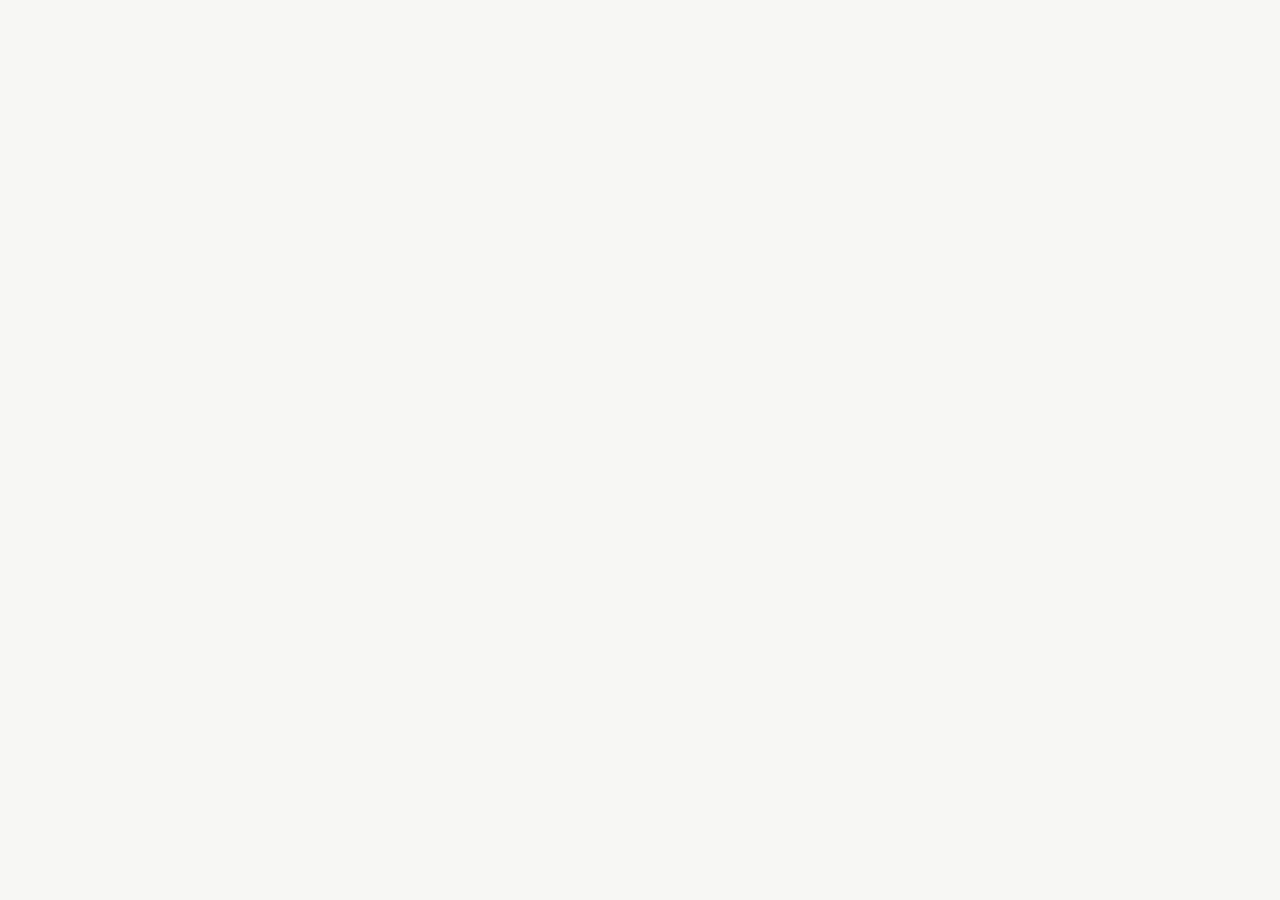
==== commit d8fcfc54: "Add files via upload" ====
--- a/index.html
+++ b/index.html
@@ -1,13 +1,17 @@
-<!doctype html><html lang="en"><head><meta charset="utf-8"><meta name="viewport" content="width=device-width,initial-scale=1"><title>TAISELY — Technology, Energy & Future</title><meta name="description" content="TAISELY is a technology and energy media platform exploring AI, science, business and the future."><link rel="stylesheet" href="styles.css"></head><body data-page="home">
-<header class="site-header"><div class="container header-inner"><a class="brand" href="index.html"><img src="assets/logo.png" alt="TAISELY" onerror="this.style.display='none';this.nextElementSibling.style.display='block'"><span class="brand-fallback" style="display:none">TAISELY</span></a><nav class="nav"><a class="active" href="index.html">Home</a><a href="blog.html">Blog</a><a href="products.html">Products</a><a href="about.html">About</a><a href="contact.html">Contact</a></nav><div class="header-actions"><a class="iconbtn" href="search.html" aria-label="Search">⌕</a><a class="iconbtn desktop-only" href="account.html" aria-label="Account">◌</a><a class="iconbtn" href="cart.html" aria-label="Cart">□<sup data-cart-count>0</sup></a><button class="iconbtn desktop-only" data-theme-toggle aria-label="Theme">◐</button><button class="iconbtn mobile-menu" data-menu-toggle aria-label="Menu">☰</button></div></div><div class="menu-panel" data-menu-panel><div class="container menu-grid"><a href="index.html">Home</a><a href="blog.html">Blog</a><a href="products.html">Products</a><a href="search.html">Search</a><a href="account.html">Account</a><a href="about.html">About</a><a href="contact.html">Contact</a><a href="newsletter.html">Newsletter</a></div></div></header>
-<main>
-<section class="hero"><div class="container"><div id="hero" class="hero-grid"></div></div></section>
-<section class="section"><div class="container"><div class="section-head"><h2 class="section-title">Latest News</h2><a class="section-link" href="blog.html">View all →</a></div><div id="latest" class="news-list"></div></div></section>
-<section class="section dark-band"><div class="container"><div class="section-head"><h2 class="section-title">Technology</h2><a class="section-link" href="blog.html?category=Technology">Explore Technology →</a></div><div id="technology" class="grid-3"></div></div></section>
-<section class="section"><div class="container"><div class="section-head"><h2 class="section-title">Energy</h2><a class="section-link" href="blog.html?category=Energy">Explore Energy →</a></div><div id="energy" class="grid-3"></div></div></section>
-<section class="section"><div class="container"><div id="deep-dive" class="feature"></div></div></section>
-<section class="section"><div class="container"><div class="section-head"><h2 class="section-title">Most Read</h2></div><div id="most-read" class="grid-4"></div></div></section>
-<section class="section dark-band"><div class="container"><div class="section-head"><h2 class="section-title">Products</h2><a class="section-link" href="products.html">Visit Store →</a></div><div id="home-products" class="grid-4"></div></div></section>
-<section class="section"><div class="container"><div class="newsletter"><div><div class="kicker">Newsletter</div><h2>Signal, not noise.</h2><p class="muted">Technology, energy, AI and the future — delivered when there is something worth reading.</p></div><form class="form" data-newsletter><input class="input" type="email" required placeholder="your@email.com"><button class="btn" type="submit">Subscribe</button></form></div></div></section>
-</main>
-<footer class="site-footer"><div class="container"><div class="footer-grid"><div><div class="footer-brand">TAISELY</div><p class="muted">Technology, Energy & Future.</p></div><div><div class="footer-title">Coverage</div><div class="footer-col"><a href="blog.html?category=Technology">Technology</a><a href="blog.html?category=Energy">Energy</a><a href="blog.html?category=AI">AI</a><a href="blog.html?category=Science">Science</a><a href="blog.html?category=Business">Business</a><a href="blog.html?category=Future">Future</a></div></div><div><div class="footer-title">TAISELY</div><div class="footer-col"><a href="about.html">About</a><a href="blog.html">Blog</a><a href="products.html">Products</a><a href="contact.html">Contact</a><a href="newsletter.html">Newsletter</a></div></div><div><div class="footer-title">Connect</div><div class="footer-col"><a href="#">Telegram</a><a href="#">Instagram — Soon</a><a href="#">YouTube — Soon</a></div></div></div><div class="copyright"><span>© 2026 TAISELY</span><span>Built as an expandable media + commerce foundation.</span></div></div></footer><div id="toast" class="toast"></div><script src="data.js"></script><script src="app.js"></script></body></html>
+<!doctype html>
+<html lang="fa" dir="rtl">
+<head>
+  <meta charset="utf-8">
+  <meta name="viewport" content="width=device-width, initial-scale=1">
+  <meta name="description" content="TAISELY — رسانه فناوری، انرژی، هوش مصنوعی، علم و آینده">
+  <title>TAISELY</title>
+  <link rel="preconnect" href="https://cdn.jsdelivr.net">
+  <link rel="stylesheet" href="https://cdn.jsdelivr.net/npm/@fortawesome/fontawesome-free@6.7.2/css/all.min.css">
+  <link rel="stylesheet" href="styles.css">
+</head>
+<body data-page="home">
+  <main id="app"></main>
+  <script src="data.js"></script>
+  <script src="app.js"></script>
+</body>
+</html>
--- a/styles.css
+++ b/styles.css
@@ -1,5 +1,25 @@
-:root{--bg:#050505;--panel:#0d0d0d;--panel2:#121212;--text:#f4f4f0;--muted:#999;--line:#252525;--soft:#171717;--max:1320px;--radius:18px;--font:Inter,ui-sans-serif,system-ui,-apple-system,BlinkMacSystemFont,"Segoe UI",sans-serif}
-*{box-sizing:border-box}html{scroll-behavior:smooth}body{margin:0;background:var(--bg);color:var(--text);font-family:var(--font);line-height:1.5}a{color:inherit;text-decoration:none}button,input,select,textarea{font:inherit}button{cursor:pointer}img{max-width:100%;display:block}.container{width:min(var(--max),calc(100% - 40px));margin:auto}.muted{color:var(--muted)}.kicker{text-transform:uppercase;letter-spacing:.13em;font-size:11px;font-weight:800;color:#b9b9b3}.eyebrow{display:flex;align-items:center;gap:10px;color:#aaa;font-size:12px}.rule{height:1px;background:var(--line);width:100%}.pill{border:1px solid var(--line);padding:7px 10px;border-radius:999px;font-size:12px;color:#cfcfc9;background:#0a0a0a}.btn{border:1px solid #fff;background:#fff;color:#000;padding:12px 16px;border-radius:10px;font-weight:750;display:inline-flex;align-items:center;justify-content:center;gap:8px;transition:.2s}.btn:hover{transform:translateY(-1px)}.btn.ghost{background:transparent;color:#fff;border-color:var(--line)}.btn.ghost:hover{border-color:#5b5b5b}.iconbtn{width:40px;height:40px;border:1px solid var(--line);background:transparent;color:#fff;border-radius:10px;display:grid;place-items:center}.iconbtn:hover{border-color:#666}.site-header{position:sticky;top:0;z-index:50;background:rgba(5,5,5,.9);backdrop-filter:blur(12px);border-bottom:1px solid var(--line)}.header-inner{height:72px;display:flex;align-items:center;gap:24px}.brand{display:flex;align-items:center;min-width:140px}.brand img{height:30px;width:auto;object-fit:contain}.brand-fallback{font-size:24px;font-weight:900;letter-spacing:-.06em}.nav{display:flex;align-items:center;gap:18px;font-size:14px;flex:1}.nav a{color:#bdbdb7}.nav a:hover,.nav a.active{color:#fff}.header-actions{display:flex;gap:8px}.mobile-menu{display:none}.menu-panel{display:none;border-top:1px solid var(--line);padding:12px 20px 20px}.menu-panel.open{display:block}.menu-grid{display:grid;grid-template-columns:repeat(2,1fr);gap:8px}.menu-grid a{padding:12px;border:1px solid var(--line);border-radius:10px;color:#ddd}.hero{padding:42px 0 30px}.hero-grid{display:grid;grid-template-columns:1.45fr .75fr;gap:20px}.hero-main{min-height:560px;border:1px solid var(--line);border-radius:var(--radius);padding:34px;display:flex;flex-direction:column;justify-content:flex-end;position:relative;overflow:hidden;background:radial-gradient(circle at 80% 20%,#222,#0b0b0b 42%,#070707 72%)}.hero-main:after{content:"";position:absolute;inset:0;background:linear-gradient(180deg,transparent 25%,rgba(0,0,0,.88) 78%)}.hero-copy{position:relative;z-index:1;max-width:820px}.hero-title{font-size:clamp(44px,5.3vw,76px);line-height:.96;letter-spacing:-.06em;margin:14px 0 18px;max-width:900px}.hero-side{border:1px solid var(--line);border-radius:var(--radius);padding:26px;background:var(--panel);display:flex;flex-direction:column;gap:20px}.hero-side .mini{padding-top:18px;border-top:1px solid var(--line)}.hero-side .mini:first-child{border-top:0;padding-top:0}.mini-title{font-size:20px;line-height:1.08;margin:8px 0}.section{padding:54px 0}.section-head{display:flex;justify-content:space-between;align-items:flex-end;gap:20px;margin-bottom:18px}.section-title{font-size:34px;line-height:1;letter-spacing:-.045em;margin:0}.section-link{font-size:13px;color:#aaa}.grid-3{display:grid;grid-template-columns:repeat(3,1fr);gap:14px}.grid-4{display:grid;grid-template-columns:repeat(4,1fr);gap:14px}.card{border:1px solid var(--line);border-radius:16px;overflow:hidden;background:var(--panel);transition:.2s}.card:hover{transform:translateY(-2px);border-color:#4a4a4a}.visual{aspect-ratio:16/10;background:linear-gradient(135deg,#1e1e1e,#070707);display:flex;align-items:flex-end;padding:18px;position:relative;overflow:hidden}.visual:before{content:"";position:absolute;width:170px;height:170px;border-radius:50%;background:#303030;right:-45px;top:-40px;filter:blur(1px)}.visual:after{content:"";position:absolute;inset:0;background:linear-gradient(140deg,transparent 25%,rgba(255,255,255,.03) 26%,transparent 55%)}.visual span{position:relative;z-index:2;font-weight:800;font-size:13px;text-transform:uppercase;letter-spacing:.08em;color:#d7d7d2}.card-body{padding:18px}.meta{display:flex;gap:8px;align-items:center;flex-wrap:wrap;font-size:11px;color:#8d8d89;text-transform:uppercase;letter-spacing:.08em}.card-title{font-size:25px;line-height:1.02;letter-spacing:-.035em;margin:10px 0}.card-desc{font-size:14px;color:#a7a7a1;margin:0}.news-list{display:grid;grid-template-columns:1fr 1fr;gap:1px;border:1px solid var(--line);background:var(--line)}.news-item{background:var(--panel);padding:20px;display:grid;grid-template-columns:100px 1fr;gap:16px}.news-item .visual{aspect-ratio:1}.news-title{font-size:19px;line-height:1.08;margin:6px 0}.feature{display:grid;grid-template-columns:1fr 1fr;border:1px solid var(--line);border-radius:18px;overflow:hidden;background:var(--panel)}.feature-copy{padding:38px;display:flex;flex-direction:column;justify-content:center}.feature h3{font-size:42px;letter-spacing:-.05em;line-height:.98;margin:14px 0}.feature .visual{height:100%;min-height:420px;border-radius:0}.dark-band{background:#0b0b0b;border-top:1px solid var(--line);border-bottom:1px solid var(--line)}.newsletter{display:grid;grid-template-columns:1fr 1fr;gap:40px;align-items:end}.newsletter h2{font-size:56px;line-height:.95;letter-spacing:-.06em;margin:12px 0}.form{display:flex;gap:8px}.input{width:100%;background:#0a0a0a;color:#fff;border:1px solid var(--line);padding:13px 14px;border-radius:10px;outline:none}.input:focus{border-color:#777}.site-footer{padding:42px 0 28px}.footer-grid{display:grid;grid-template-columns:1.4fr 1fr 1fr 1fr;gap:30px}.footer-brand{font-size:24px;font-weight:900;letter-spacing:-.05em}.footer-title{font-size:12px;text-transform:uppercase;letter-spacing:.12em;margin-bottom:12px;color:#9f9f99}.footer-col a{display:block;color:#bdbdb7;font-size:13px;margin:7px 0}.copyright{margin-top:36px;padding-top:18px;border-top:1px solid var(--line);display:flex;justify-content:space-between;font-size:12px;color:#777}.page-hero{padding:52px 0 30px}.page-hero h1{font-size:68px;line-height:.92;letter-spacing:-.06em;margin:10px 0}.page-hero p{max-width:700px;color:#a3a39c;font-size:17px}.toolbar{display:flex;gap:8px;flex-wrap:wrap;margin:18px 0 24px}.toolbar .select{background:#0a0a0a;border:1px solid var(--line);color:#ddd;padding:10px 12px;border-radius:10px}.blog-grid{display:grid;grid-template-columns:repeat(3,1fr);gap:14px}.pagination{display:flex;gap:8px;justify-content:center;margin-top:28px}.pagebtn{width:40px;height:40px;border-radius:10px;background:#0a0a0a;color:#aaa;border:1px solid var(--line)}.pagebtn.active{background:#fff;color:#000;border-color:#fff}.article-wrap{max-width:920px;margin:auto}.article-header{padding:58px 0 24px}.article-header h1{font-size:clamp(46px,6.5vw,84px);line-height:.93;letter-spacing:-.06em;margin:14px 0}.article-subtitle{font-size:20px;color:#aaa;max-width:800px}.article-meta{display:flex;gap:12px;flex-wrap:wrap;margin-top:18px;color:#888;font-size:12px}.article-hero{margin:22px 0;border:1px solid var(--line);border-radius:18px;overflow:hidden}.article-hero .visual{aspect-ratio:16/8}.article-actions{display:flex;gap:8px;margin:15px 0}.article-body{font-size:18px;line-height:1.8;color:#d2d2cc}.article-body h2{font-size:32px;line-height:1.05;letter-spacing:-.04em;margin-top:44px;color:#fff}.article-body p{margin:22px 0}.article-body blockquote{margin:34px 0;padding:20px 24px;border-left:2px solid #fff;background:#0b0b0b;color:#eee}.related{margin-top:50px}.searchbox{display:flex;gap:8px;max-width:820px}.search-results{display:grid;gap:12px;margin-top:28px}.result{display:grid;grid-template-columns:180px 1fr;gap:18px;border:1px solid var(--line);padding:14px;border-radius:14px;background:var(--panel)}.result .visual{height:100%;min-height:130px}.product-grid{display:grid;grid-template-columns:repeat(4,1fr);gap:14px}.product-price{font-size:20px;font-weight:800}.product-type{font-size:12px;color:#888;text-transform:uppercase;letter-spacing:.08em}.product-detail{display:grid;grid-template-columns:1.1fr .9fr;gap:28px;padding:46px 0}.gallery{border:1px solid var(--line);border-radius:18px;overflow:hidden}.gallery .visual{aspect-ratio:1/1}.product-info h1{font-size:58px;line-height:.95;letter-spacing:-.06em;margin:12px 0}.price-large{font-size:32px;font-weight:850}.stock{margin:10px 0 20px;color:#aaa}.qty{display:flex;align-items:center;gap:8px}.qty button{width:42px;height:42px;background:#0a0a0a;color:#fff;border:1px solid var(--line);border-radius:9px}.qty span{width:35px;text-align:center}.cart-layout{display:grid;grid-template-columns:1.5fr .75fr;gap:18px}.cart-item{display:grid;grid-template-columns:100px 1fr auto;gap:16px;align-items:center;border-bottom:1px solid var(--line);padding:18px 0}.cart-item:last-child{border-bottom:0}.summary{border:1px solid var(--line);border-radius:16px;padding:22px;background:var(--panel);height:max-content}.sumrow{display:flex;justify-content:space-between;margin:10px 0;color:#aaa}.sumrow.total{color:#fff;font-size:18px;font-weight:800;padding-top:12px;border-top:1px solid var(--line)}.account-grid{display:grid;grid-template-columns:260px 1fr;gap:18px}.side-nav,.panel{border:1px solid var(--line);border-radius:16px;background:var(--panel)}.side-nav a{display:block;padding:13px 15px;border-bottom:1px solid var(--line);color:#aaa}.side-nav a:last-child{border-bottom:0}.side-nav a.active{color:#fff;background:#131313}.panel{padding:22px}.contact-grid{display:grid;grid-template-columns:1fr 1fr;gap:18px}.stack{display:grid;gap:10px}.textarea{min-height:180px;resize:vertical}.toast{position:fixed;right:20px;bottom:20px;z-index:100;padding:13px 15px;border:1px solid #555;background:#111;color:#fff;border-radius:10px;opacity:0;transform:translateY(10px);pointer-events:none;transition:.2s}.toast.show{opacity:1;transform:translateY(0)}.empty{padding:45px 20px;border:1px dashed #333;border-radius:14px;color:#888;text-align:center}.hide{display:none!important}
-@media(max-width:1100px){.nav{gap:12px}.hero-grid,.feature,.newsletter,.cart-layout,.product-detail{grid-template-columns:1fr}.grid-4,.product-grid{grid-template-columns:repeat(2,1fr)}.footer-grid{grid-template-columns:repeat(2,1fr)}.hero-main{min-height:510px}.hero-side{display:grid;grid-template-columns:repeat(2,1fr)}}
-@media(max-width:800px){.container{width:min(var(--max),calc(100% - 28px))}.header-inner{height:64px}.nav,.header-actions .desktop-only{display:none}.header-actions{margin-left:auto}.mobile-menu{display:block}.hero{padding-top:24px}.hero-grid{gap:12px}.hero-main{min-height:520px;padding:24px}.hero-side{display:block}.hero-side .mini{margin-top:18px}.hero-title{font-size:52px}.section{padding:40px 0}.section-title{font-size:30px}.grid-3,.blog-grid{grid-template-columns:1fr}.news-list{grid-template-columns:1fr}.feature-copy{padding:26px}.feature h3{font-size:36px}.newsletter h2{font-size:44px}.page-hero h1{font-size:56px}.product-detail{padding-top:24px}.product-info h1{font-size:48px}.account-grid,.contact-grid{grid-template-columns:1fr}.footer-grid{grid-template-columns:1fr 1fr}.copyright{flex-direction:column;gap:8px}}
-@media(max-width:520px){.container{width:calc(100% - 20px)}.brand img{height:26px}.hero-title{font-size:43px}.grid-4,.product-grid,.footer-grid{grid-template-columns:1fr}.news-item{grid-template-columns:78px 1fr;padding:14px}.card-title{font-size:22px}.page-hero h1{font-size:47px}.form,.searchbox{flex-direction:column}.result{grid-template-columns:1fr}.cart-item{grid-template-columns:78px 1fr}.cart-item .price-col{grid-column:2}.article-body{font-size:16px}}
+:root{
+  --bg:#f7f7f4;--surface:#ffffff;--surface-2:#efefeb;--text:#0b0b0b;--muted:#6b6b66;--line:#d9d9d3;--accent:#111111;--shadow:0 10px 30px rgba(0,0,0,.06);--radius:18px;
+}
+html[data-theme="dark"]{--bg:#0a0a0a;--surface:#121212;--surface-2:#1b1b1b;--text:#f5f5f2;--muted:#a9a9a3;--line:#30302e;--accent:#fff;--shadow:0 12px 36px rgba(0,0,0,.3)}
+*{box-sizing:border-box}html{scroll-behavior:smooth}body{margin:0;background:var(--bg);color:var(--text);font-family:Vazirmatn,Tahoma,Arial,sans-serif;line-height:1.8}a{color:inherit;text-decoration:none}button,input,textarea,select{font:inherit}button{cursor:pointer}img{max-width:100%;display:block}
+.container{width:min(1180px,calc(100% - 32px));margin-inline:auto}.page{padding:36px 0 72px}.sr-only{position:absolute;width:1px;height:1px;padding:0;margin:-1px;overflow:hidden;clip:rect(0,0,0,0);white-space:nowrap;border:0}
+.topbar{background:var(--text);color:var(--bg);font-size:12px}.topbar-inner{display:flex;justify-content:space-between;align-items:center;min-height:34px;gap:16px}.topbar a{text-decoration:underline;text-underline-offset:3px}.header{position:sticky;top:0;z-index:100;background:color-mix(in srgb,var(--bg) 94%,transparent);backdrop-filter:blur(16px);border-bottom:1px solid var(--line)}.nav{min-height:78px;display:flex;align-items:center;gap:18px}.brand{display:flex;align-items:center;gap:10px;min-width:150px}.brand img{width:126px;height:auto;filter:var(--logo-filter,none)}html[data-theme="dark"] .brand img{--logo-filter:invert(1)}
+.nav-links{display:flex;align-items:center;gap:20px;flex:1;justify-content:center;font-size:14px}.nav-links a{position:relative;padding:9px 0;color:var(--muted)}.nav-links a:hover,.nav-links a.active{color:var(--text)}.nav-links a.active:after{content:"";position:absolute;right:0;left:0;bottom:2px;height:2px;background:var(--text)}
+.nav-actions{display:flex;align-items:center;gap:8px}.icon-btn,.menu-btn{width:42px;height:42px;border:1px solid var(--line);background:var(--surface);color:var(--text);border-radius:12px;display:grid;place-items:center;transition:.2s}.icon-btn:hover,.menu-btn:hover{transform:translateY(-1px);box-shadow:var(--shadow)}.menu-btn{display:none}
+.badge-count{position:absolute;top:-3px;left:-3px;min-width:17px;height:17px;padding:0 4px;border-radius:999px;background:var(--text);color:var(--bg);font-size:10px;display:grid;place-items:center}.action-wrap{position:relative}
+.mobile-drawer{position:fixed;inset:78px 0 0 auto;width:min(340px,92vw);background:var(--surface);border-left:1px solid var(--line);box-shadow:-18px 0 40px rgba(0,0,0,.12);z-index:120;transform:translateX(110%);transition:transform .25s ease;padding:24px;overflow:auto}.mobile-drawer.open{transform:translateX(0)}.mobile-nav{display:grid;gap:8px}.mobile-nav a{padding:13px 14px;border:1px solid var(--line);border-radius:12px}.drawer-backdrop{position:fixed;inset:0;background:rgba(0,0,0,.4);z-index:110;opacity:0;pointer-events:none;transition:.2s}.drawer-backdrop.show{opacity:1;pointer-events:auto}
+.hero{padding:32px 0 20px}.hero-grid{display:grid;grid-template-columns:1.5fr .85fr;gap:18px}.hero-main{min-height:460px;background:var(--surface);border:1px solid var(--line);border-radius:26px;overflow:hidden;display:grid;grid-template-rows:1fr auto}.media{background:#111;overflow:hidden;position:relative}.media img{width:100%;height:100%;object-fit:cover}.hero-main .media{min-height:300px}.hero-copy{padding:26px}.eyebrow{display:flex;gap:10px;align-items:center;color:var(--muted);font-size:12px;font-weight:700;letter-spacing:.02em}.eyebrow span{width:7px;height:7px;border-radius:50%;background:var(--text)}h1,h2,h3,h4{margin:0 0 10px;line-height:1.25;letter-spacing:-.02em}.display{font-size:clamp(32px,5vw,58px)}.section-title{font-size:26px}.hero-copy h1{margin-top:14px}.meta{color:var(--muted);font-size:12px;display:flex;flex-wrap:wrap;gap:12px}.hero-side{display:grid;gap:18px}.side-card,.card,.product-card,.panel{background:var(--surface);border:1px solid var(--line);border-radius:18px;box-shadow:var(--shadow)}.side-card{display:grid;grid-template-columns:130px 1fr;min-height:160px;overflow:hidden}.side-card .media{min-height:160px}.side-card .copy{padding:16px}.side-card h3{font-size:17px}
+.section{padding:30px 0}.section-head{display:flex;align-items:flex-end;justify-content:space-between;gap:12px;margin-bottom:16px}.section-head a{font-size:13px;color:var(--muted);text-decoration:underline;text-underline-offset:4px}.grid-3{display:grid;grid-template-columns:repeat(3,1fr);gap:18px}.grid-4{display:grid;grid-template-columns:repeat(4,1fr);gap:16px}.card{overflow:hidden}.card .media{aspect-ratio:16/9}.card-body{padding:18px}.card h3{font-size:19px}.card p{margin:10px 0 0;color:var(--muted);font-size:13px}.card-footer{display:flex;justify-content:space-between;align-items:center;gap:10px;margin-top:16px}
+.split{display:grid;grid-template-columns:1fr 1fr;gap:18px}.feature{display:grid;grid-template-columns:1.2fr 1fr;gap:0;overflow:hidden}.feature .media{min-height:360px}.feature-body{padding:30px;display:flex;flex-direction:column;justify-content:center}.feature-body .display{font-size:40px}.list{display:grid;gap:10px}.list-item{display:grid;grid-template-columns:80px 1fr auto;gap:14px;align-items:center;padding:12px 0;border-bottom:1px solid var(--line)}.list-item:last-child{border-bottom:0}.list-thumb{width:80px;height:60px;border-radius:10px;overflow:hidden}.list-thumb img{width:100%;height:100%;object-fit:cover}.list-item h4{font-size:15px;margin:0}.list-item p{margin:4px 0 0;color:var(--muted);font-size:11px}.rank{font-weight:800;color:var(--muted);font-size:20px}
+.product-grid{display:grid;grid-template-columns:repeat(3,1fr);gap:18px}.product-card{overflow:hidden}.product-card .media{aspect-ratio:1/1}.product-body{padding:17px}.product-meta{display:flex;justify-content:space-between;gap:10px;color:var(--muted);font-size:11px}.price-row{display:flex;align-items:center;gap:10px;margin-top:12px}.price{font-size:22px;font-weight:900}.old-price{text-decoration:line-through;color:var(--muted);font-size:12px}.btn{border:1px solid var(--text);background:var(--text);color:var(--bg);padding:11px 15px;border-radius:11px;display:inline-flex;align-items:center;justify-content:center;gap:8px;transition:.2s}.btn:hover{transform:translateY(-1px)}.btn.secondary{background:transparent;color:var(--text);border-color:var(--line)}.btn.ghost{border-color:transparent;background:transparent;color:var(--text)}.btn.full{width:100%}
+.newsletter{background:var(--text);color:var(--bg);border-radius:24px;padding:28px}.newsletter-grid{display:grid;grid-template-columns:1.3fr 1fr;gap:30px;align-items:center}.newsletter p{color:color-mix(in srgb,var(--bg) 70%,transparent)}.newsletter-form{display:flex;gap:9px}.newsletter-form input{min-width:0;flex:1;padding:12px 14px;border-radius:11px;border:1px solid color-mix(in srgb,var(--bg) 25%,transparent);background:transparent;color:var(--bg);outline:none}.newsletter-form .btn{background:var(--bg);color:var(--text);border-color:var(--bg)}
+.footer{border-top:1px solid var(--line);margin-top:24px;padding:42px 0}.footer-grid{display:grid;grid-template-columns:1.5fr repeat(3,1fr);gap:28px}.footer h4{font-size:14px}.footer a,.footer p{display:block;color:var(--muted);font-size:13px;margin:6px 0}.footer-brand p{max-width:340px}.socials{display:flex;gap:8px;margin-top:12px}.socials a{width:38px;height:38px;border:1px solid var(--line);border-radius:10px;display:grid;place-items:center}
+.breadcrumb{color:var(--muted);font-size:12px;margin-bottom:18px}.page-head{display:flex;justify-content:space-between;align-items:end;gap:20px;margin-bottom:24px}.page-head p{margin:6px 0 0;color:var(--muted);max-width:650px}.filters{display:flex;flex-wrap:wrap;gap:9px;margin:14px 0 24px}.filter{border:1px solid var(--line);background:var(--surface);color:var(--muted);border-radius:999px;padding:8px 12px;font-size:12px}.filter.active{background:var(--text);color:var(--bg);border-color:var(--text)}.sort-row{display:flex;justify-content:space-between;align-items:center;gap:10px;margin-bottom:15px}.select,.input,.textarea{width:100%;border:1px solid var(--line);background:var(--surface);color:var(--text);border-radius:11px;padding:11px 13px;outline:none}.select{max-width:200px}.searchbar{display:flex;gap:10px}.searchbar .input{flex:1}
+.article-layout{display:grid;grid-template-columns:minmax(0,1fr) 310px;gap:24px}.article-main{background:var(--surface);border:1px solid var(--line);border-radius:22px;overflow:hidden}.article-main .cover{aspect-ratio:16/7}.article-content{padding:32px}.article-content h1{font-size:clamp(34px,4.8vw,58px)}.article-content .lead{font-size:18px;color:var(--muted);margin:15px 0 22px}.article-content p{font-size:16px;line-height:2;margin:20px 0}.article-tools{display:flex;gap:8px;flex-wrap:wrap;padding-top:15px;border-top:1px solid var(--line)}.side-panel{position:sticky;top:100px;height:max-content;padding:18px}.comment-form{display:grid;gap:10px}.comment-list{display:grid;gap:10px;margin-top:20px}.comment{border:1px solid var(--line);border-radius:12px;padding:14px}.comment small{color:var(--muted)}
+.product-detail{display:grid;grid-template-columns:1.1fr 1fr;gap:24px}.gallery-main{background:var(--surface);border:1px solid var(--line);border-radius:22px;overflow:hidden;aspect-ratio:1/1}.gallery-main img{width:100%;height:100%;object-fit:cover}.product-info{padding:10px 2px}.product-info h1{font-size:46px}.product-info .price{font-size:32px}.specs{display:grid;gap:8px;margin:20px 0}.spec-row{display:flex;justify-content:space-between;gap:20px;padding:10px 0;border-bottom:1px solid var(--line);font-size:13px}.spec-row span:last-child{color:var(--muted)}.qty{display:flex;align-items:center;border:1px solid var(--line);border-radius:11px;overflow:hidden}.qty button,.qty span{width:40px;height:42px;border:0;background:var(--surface);color:var(--text);display:grid;place-items:center}.qty span{width:48px;border-inline:1px solid var(--line)}.buy-row{display:grid;grid-template-columns:120px 1fr 1fr;gap:10px}
+.cart-layout{display:grid;grid-template-columns:1.25fr .75fr;gap:24px}.cart-list{display:grid;gap:12px}.cart-item{display:grid;grid-template-columns:96px 1fr auto;gap:16px;align-items:center;background:var(--surface);border:1px solid var(--line);border-radius:18px;padding:12px}.cart-item img{width:96px;height:96px;object-fit:cover;border-radius:12px}.cart-item h3{font-size:17px}.cart-side{padding:20px}.summary-row{display:flex;justify-content:space-between;gap:10px;padding:9px 0}.summary-row.total{font-size:18px;font-weight:800;border-top:1px solid var(--line);margin-top:8px;padding-top:15px}.empty{padding:50px 20px;text-align:center;border:1px dashed var(--line);border-radius:18px;color:var(--muted)}
+.auth{display:grid;grid-template-columns:1fr 1fr;gap:20px}.auth-card{padding:24px}.form-grid{display:grid;gap:13px}.field label{display:block;font-size:12px;color:var(--muted);margin-bottom:6px}.tabs{display:flex;gap:8px;margin-bottom:18px}.tab{flex:1;border:1px solid var(--line);background:var(--surface);color:var(--muted);padding:10px;border-radius:10px}.tab.active{background:var(--text);color:var(--bg);border-color:var(--text)}
+.toast{position:fixed;left:18px;bottom:18px;background:var(--text);color:var(--bg);border-radius:12px;padding:12px 16px;box-shadow:0 18px 40px rgba(0,0,0,.25);z-index:300;transform:translateY(20px);opacity:0;pointer-events:none;transition:.25s}.toast.show{transform:none;opacity:1}.modal{position:fixed;inset:0;background:rgba(0,0,0,.48);z-index:250;display:none;align-items:center;justify-content:center;padding:20px}.modal.open{display:flex}.modal-card{width:min(560px,100%);background:var(--surface);border:1px solid var(--line);border-radius:18px;padding:22px}.modal-head{display:flex;justify-content:space-between;align-items:center}.close{border:0;background:transparent;color:var(--text);font-size:22px}
+@media(max-width:980px){.nav-links{display:none}.menu-btn{display:grid}.hero-grid,.split,.product-detail,.cart-layout,.auth,.article-layout{grid-template-columns:1fr}.grid-4{grid-template-columns:repeat(2,1fr)}.product-grid{grid-template-columns:repeat(2,1fr)}.side-panel{position:static}.newsletter-grid{grid-template-columns:1fr}.footer-grid{grid-template-columns:repeat(2,1fr)}}
+@media(max-width:640px){.container{width:min(100% - 22px,1180px)}.topbar-inner{font-size:10px}.nav{min-height:68px}.brand img{width:108px}.nav-actions{gap:5px}.icon-btn,.menu-btn{width:39px;height:39px}.mobile-drawer{inset:68px 0 0 auto}.page{padding-top:25px}.hero-main{min-height:auto}.hero-copy{padding:20px}.hero-side{gap:12px}.side-card{grid-template-columns:100px 1fr}.side-card .media{min-height:125px}.side-card .copy{padding:12px}.grid-3,.grid-4,.product-grid{grid-template-columns:1fr}.feature{grid-template-columns:1fr}.feature-body{padding:22px}.list-item{grid-template-columns:56px 1fr auto}.list-thumb{width:56px;height:50px}.newsletter{padding:20px}.newsletter-form{flex-direction:column}.page-head{align-items:start;flex-direction:column}.select{max-width:none}.article-content{padding:22px}.article-content h1{font-size:34px}.article-content p{font-size:15px}.buy-row{grid-template-columns:1fr 1fr}.buy-row .qty{grid-column:1/-1}.cart-item{grid-template-columns:70px 1fr}.cart-item img{width:70px;height:70px}.cart-item .cart-actions{grid-column:2}.footer-grid{grid-template-columns:1fr 1fr}.searchbar{flex-direction:column}}
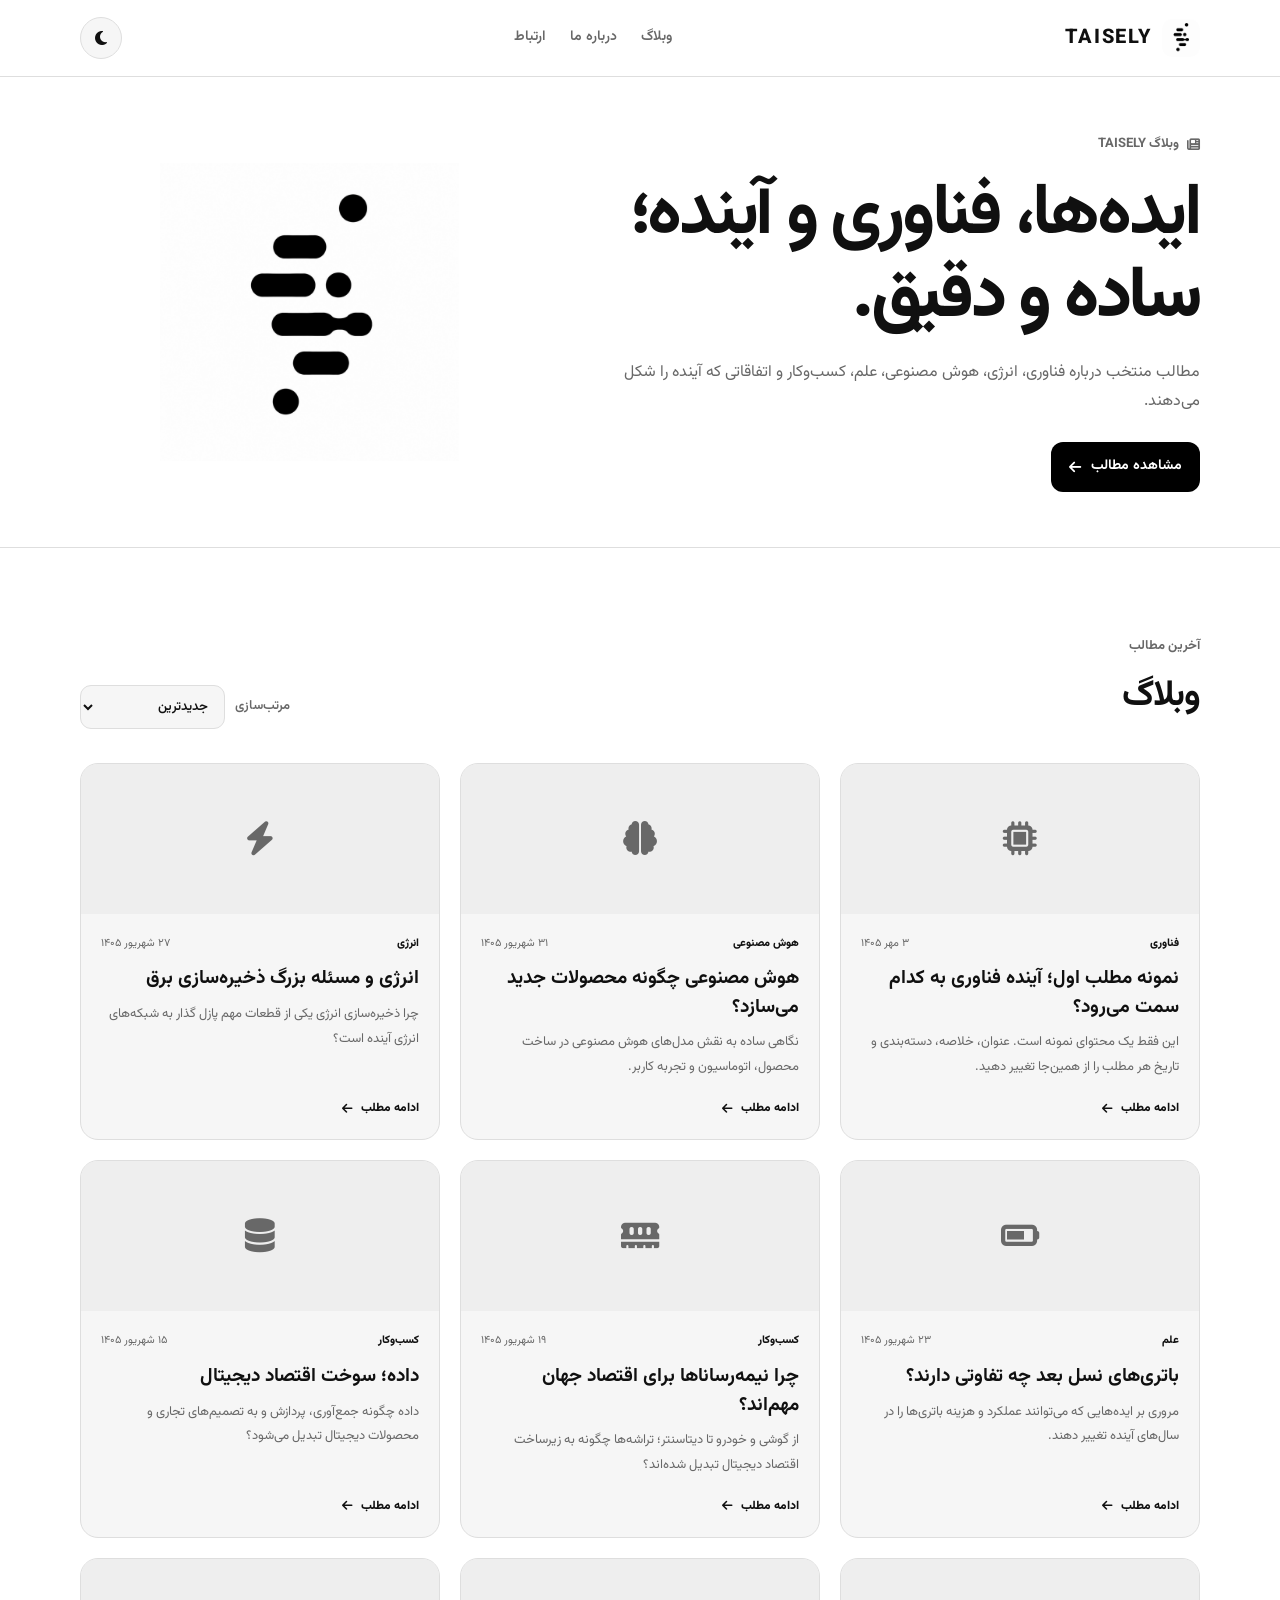
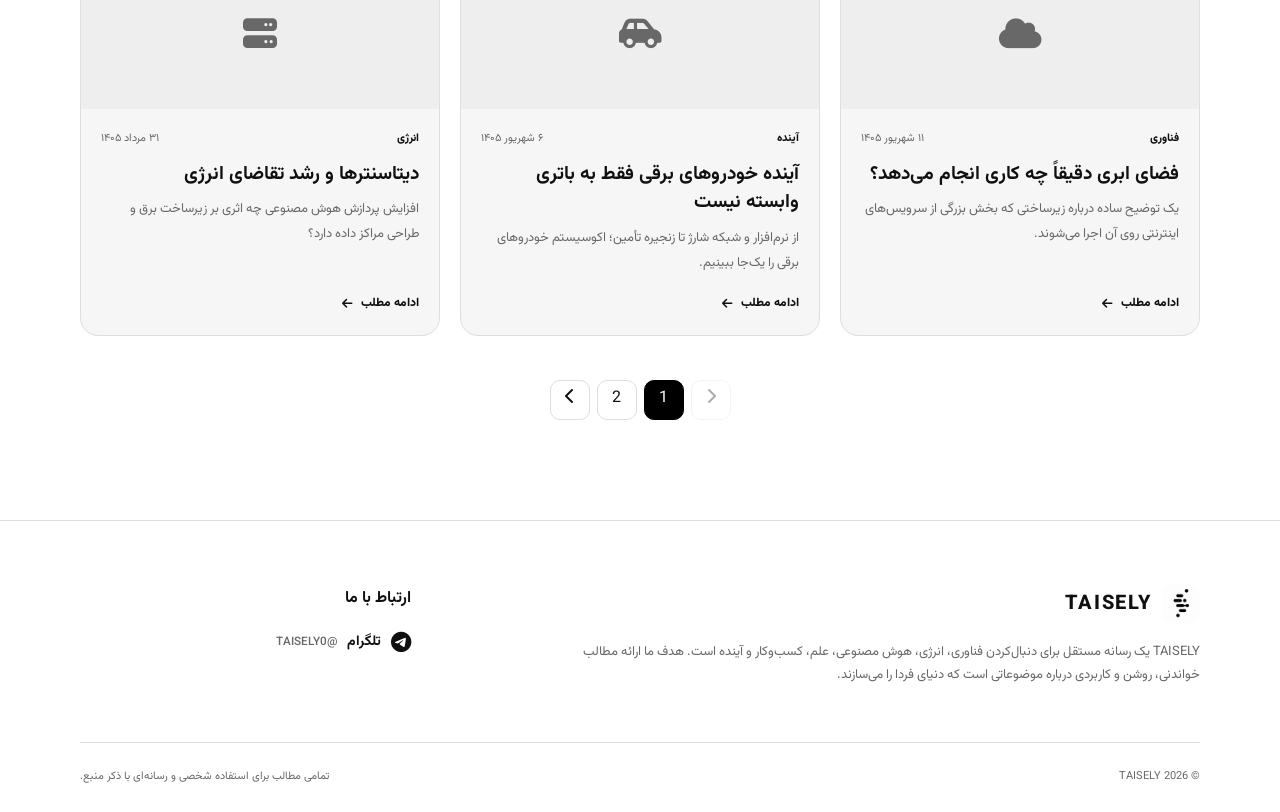
==== commit c7a59909: "Add files via upload" ====
--- a/index.html
+++ b/index.html
@@ -1,17 +1,107 @@
-<!doctype html>
+<!DOCTYPE html>
 <html lang="fa" dir="rtl">
 <head>
-  <meta charset="utf-8">
-  <meta name="viewport" content="width=device-width, initial-scale=1">
-  <meta name="description" content="TAISELY — رسانه فناوری، انرژی، هوش مصنوعی، علم و آینده">
-  <title>TAISELY</title>
-  <link rel="preconnect" href="https://cdn.jsdelivr.net">
-  <link rel="stylesheet" href="https://cdn.jsdelivr.net/npm/@fortawesome/fontawesome-free@6.7.2/css/all.min.css">
-  <link rel="stylesheet" href="styles.css">
+  <meta charset="UTF-8">
+  <meta name="viewport" content="width=device-width, initial-scale=1.0">
+  <meta name="description" content="TAISELY — وبلاگ فناوری، انرژی، هوش مصنوعی، علم، کسب‌وکار و آینده">
+  <title>TAISELY | وبلاگ</title>
+
+  <link rel="preconnect" href="https://fonts.googleapis.com">
+  <link rel="preconnect" href="https://fonts.gstatic.com" crossorigin>
+  <link href="https://fonts.googleapis.com/css2?family=Vazirmatn:wght@400;500;600;700;800&display=swap" rel="stylesheet">
+  <link rel="stylesheet" href="https://cdnjs.cloudflare.com/ajax/libs/font-awesome/6.7.2/css/all.min.css">
+
+  <link rel="stylesheet" href="style.css">
 </head>
-<body data-page="home">
-  <main id="app"></main>
-  <script src="data.js"></script>
-  <script src="app.js"></script>
+<body>
+  <header class="site-header">
+    <div class="container nav">
+      <a class="brand" href="#" aria-label="TAISELY">
+        <img src="logo.png" alt="TAISELY">
+        <span>TAISELY</span>
+      </a>
+
+      <nav class="main-nav" aria-label="ناوبری اصلی">
+        <a href="#blog">وبلاگ</a>
+        <a href="#about">درباره ما</a>
+        <a href="#contact">ارتباط</a>
+      </nav>
+
+      <button id="themeToggle" class="icon-btn" type="button" aria-label="تغییر حالت شب و روز" title="حالت شب/روز">
+        <i class="fa-solid fa-moon"></i>
+      </button>
+    </div>
+  </header>
+
+  <main>
+    <section class="hero">
+      <div class="container hero-inner">
+        <div class="hero-copy">
+          <span class="eyebrow"><i class="fa-solid fa-newspaper"></i> وبلاگ TAISELY</span>
+          <h1>ایده‌ها، فناوری و آینده؛<br><strong>ساده و دقیق.</strong></h1>
+          <p>مطالب منتخب درباره فناوری، انرژی، هوش مصنوعی، علم، کسب‌وکار و اتفاقاتی که آینده را شکل می‌دهند.</p>
+          <a class="hero-link" href="#blog">مشاهده مطالب <i class="fa-solid fa-arrow-left"></i></a>
+        </div>
+        <div class="hero-mark" aria-hidden="true">
+          <img src="logo.png" alt="">
+        </div>
+      </div>
+    </section>
+
+    <section id="blog" class="blog-section">
+      <div class="container">
+        <div class="section-head">
+          <div>
+            <span class="section-kicker">آخرین مطالب</span>
+            <h2>وبلاگ</h2>
+          </div>
+
+          <label class="sort-control">
+            <span>مرتب‌سازی</span>
+            <select id="sortSelect">
+              <option value="newest">جدیدترین</option>
+              <option value="oldest">قدیمی‌ترین</option>
+            </select>
+          </label>
+        </div>
+
+        <div id="postsGrid" class="posts-grid" aria-live="polite"></div>
+
+        <div id="pagination" class="pagination" aria-label="صفحه‌بندی"></div>
+      </div>
+    </section>
+  </main>
+
+  <footer id="about" class="site-footer">
+    <div class="container footer-grid">
+      <div class="footer-about">
+        <a class="brand footer-brand" href="#">
+          <img src="logo.png" alt="TAISELY">
+          <span>TAISELY</span>
+        </a>
+        <p>
+          TAISELY یک رسانه مستقل برای دنبال‌کردن فناوری، انرژی، هوش مصنوعی،
+          علم، کسب‌وکار و آینده است. هدف ما ارائه مطالب خواندنی، روشن و کاربردی
+          درباره موضوعاتی است که دنیای فردا را می‌سازند.
+        </p>
+      </div>
+
+      <div id="contact" class="footer-contact">
+        <h3>ارتباط با ما</h3>
+        <a href="https://t.me/TAISELY0" target="_blank" rel="noopener noreferrer">
+          <i class="fa-brands fa-telegram"></i>
+          <span>تلگرام</span>
+          <small>@TAISELY0</small>
+        </a>
+      </div>
+    </div>
+
+    <div class="container footer-bottom">
+      <span>© <span id="year"></span> TAISELY</span>
+      <span>تمامی مطالب برای استفاده شخصی و رسانه‌ای با ذکر منبع.</span>
+    </div>
+  </footer>
+
+  <script src="script.js"></script>
 </body>
-</html>+</html>
--- a/style.css
+++ b/style.css
@@ -0,0 +1,416 @@
+:root {
+  --bg: #ffffff;
+  --surface: #f6f6f6;
+  --surface-2: #eeeeee;
+  --text: #101010;
+  --muted: #686868;
+  --line: #dedede;
+  --accent: #000000;
+  --shadow: 0 18px 45px rgba(0,0,0,.07);
+  --radius: 18px;
+}
+
+[data-theme="dark"] {
+  --bg: #0c0c0c;
+  --surface: #151515;
+  --surface-2: #202020;
+  --text: #f4f4f4;
+  --muted: #a6a6a6;
+  --line: #303030;
+  --accent: #ffffff;
+  --shadow: 0 18px 45px rgba(0,0,0,.28);
+}
+
+* { box-sizing: border-box; }
+
+html { scroll-behavior: smooth; }
+
+body {
+  margin: 0;
+  background: var(--bg);
+  color: var(--text);
+  font-family: "Vazirmatn", Tahoma, sans-serif;
+  line-height: 1.8;
+  transition: background .25s ease, color .25s ease;
+}
+
+a { color: inherit; text-decoration: none; }
+
+button, select { font: inherit; }
+
+.container {
+  width: min(1120px, calc(100% - 36px));
+  margin-inline: auto;
+}
+
+/* Header */
+.site-header {
+  position: sticky;
+  top: 0;
+  z-index: 20;
+  background: color-mix(in srgb, var(--bg) 88%, transparent);
+  backdrop-filter: blur(14px);
+  border-bottom: 1px solid var(--line);
+}
+
+.nav {
+  height: 76px;
+  display: flex;
+  align-items: center;
+  gap: 28px;
+}
+
+.brand {
+  display: inline-flex;
+  align-items: center;
+  gap: 10px;
+  font-size: 20px;
+  font-weight: 800;
+  letter-spacing: .08em;
+}
+
+.brand img {
+  width: 38px;
+  height: 38px;
+  object-fit: contain;
+  border-radius: 10px;
+}
+
+.main-nav {
+  display: flex;
+  gap: 24px;
+  margin-inline: auto;
+  color: var(--muted);
+  font-size: 14px;
+  font-weight: 600;
+}
+
+.main-nav a { transition: color .2s ease; }
+.main-nav a:hover { color: var(--text); }
+
+.icon-btn {
+  width: 42px;
+  height: 42px;
+  display: grid;
+  place-items: center;
+  border: 1px solid var(--line);
+  border-radius: 50%;
+  background: var(--surface);
+  color: var(--text);
+  cursor: pointer;
+}
+
+/* Hero */
+.hero {
+  border-bottom: 1px solid var(--line);
+  overflow: hidden;
+}
+
+.hero-inner {
+  min-height: 470px;
+  display: grid;
+  grid-template-columns: 1.15fr .85fr;
+  align-items: center;
+  gap: 40px;
+}
+
+.eyebrow, .section-kicker {
+  display: inline-flex;
+  align-items: center;
+  gap: 8px;
+  color: var(--muted);
+  font-size: 13px;
+  font-weight: 700;
+}
+
+.hero h1 {
+  margin: 14px 0 18px;
+  font-size: clamp(38px, 6vw, 72px);
+  line-height: 1.15;
+  letter-spacing: -.045em;
+}
+
+.hero h1 strong { font-weight: 800; }
+
+.hero p {
+  max-width: 650px;
+  margin: 0 0 26px;
+  color: var(--muted);
+  font-size: 16px;
+}
+
+.hero-link {
+  display: inline-flex;
+  align-items: center;
+  gap: 10px;
+  padding: 12px 18px;
+  border-radius: 12px;
+  background: var(--accent);
+  color: var(--bg);
+  font-weight: 700;
+  font-size: 14px;
+}
+
+.hero-mark {
+  min-height: 300px;
+  display: grid;
+  place-items: center;
+}
+
+.hero-mark img {
+  width: min(320px, 65%);
+  height: auto;
+  object-fit: contain;
+  filter: var(--logo-filter, none);
+}
+
+/* Blog */
+.blog-section {
+  padding: 84px 0 100px;
+}
+
+.section-head {
+  display: flex;
+  align-items: end;
+  justify-content: space-between;
+  gap: 24px;
+  margin-bottom: 34px;
+}
+
+.section-head h2 {
+  margin: 3px 0 0;
+  font-size: 36px;
+  letter-spacing: -.03em;
+}
+
+.sort-control {
+  display: flex;
+  align-items: center;
+  gap: 10px;
+  color: var(--muted);
+  font-size: 13px;
+  font-weight: 600;
+}
+
+.sort-control select {
+  min-width: 145px;
+  padding: 10px 12px;
+  border: 1px solid var(--line);
+  border-radius: 11px;
+  background: var(--surface);
+  color: var(--text);
+  outline: none;
+}
+
+.posts-grid {
+  display: grid;
+  grid-template-columns: repeat(3, 1fr);
+  gap: 20px;
+}
+
+.post-card {
+  min-height: 320px;
+  display: flex;
+  flex-direction: column;
+  overflow: hidden;
+  background: var(--surface);
+  border: 1px solid var(--line);
+  border-radius: var(--radius);
+  transition: transform .2s ease, box-shadow .2s ease, border-color .2s ease;
+}
+
+.post-card:hover {
+  transform: translateY(-4px);
+  box-shadow: var(--shadow);
+  border-color: var(--text);
+}
+
+.post-image {
+  height: 150px;
+  display: grid;
+  place-items: center;
+  background: var(--surface-2);
+  color: var(--muted);
+  font-size: 34px;
+}
+
+.post-body {
+  padding: 20px;
+  display: flex;
+  flex: 1;
+  flex-direction: column;
+}
+
+.post-meta {
+  display: flex;
+  align-items: center;
+  justify-content: space-between;
+  gap: 10px;
+  color: var(--muted);
+  font-size: 11px;
+}
+
+.post-category {
+  color: var(--text);
+  font-weight: 800;
+}
+
+.post-title {
+  margin: 12px 0 8px;
+  font-size: 19px;
+  line-height: 1.5;
+}
+
+.post-excerpt {
+  margin: 0;
+  color: var(--muted);
+  font-size: 13px;
+  line-height: 1.9;
+}
+
+.read-more {
+  margin-top: auto;
+  padding-top: 18px;
+  display: inline-flex;
+  align-items: center;
+  gap: 8px;
+  color: var(--text);
+  font-size: 12px;
+  font-weight: 800;
+}
+
+/* Pagination */
+.pagination {
+  margin-top: 44px;
+  display: flex;
+  justify-content: center;
+  align-items: center;
+  gap: 7px;
+  flex-wrap: wrap;
+}
+
+.page-btn {
+  min-width: 40px;
+  height: 40px;
+  padding: 0 10px;
+  border: 1px solid var(--line);
+  border-radius: 10px;
+  background: var(--bg);
+  color: var(--text);
+  cursor: pointer;
+}
+
+.page-btn.active {
+  background: var(--accent);
+  color: var(--bg);
+  border-color: var(--accent);
+}
+
+.page-btn:disabled {
+  opacity: .35;
+  cursor: not-allowed;
+}
+
+/* Footer */
+.site-footer {
+  padding-top: 64px;
+  border-top: 1px solid var(--line);
+}
+
+.footer-grid {
+  display: grid;
+  grid-template-columns: 1.5fr .7fr;
+  gap: 80px;
+  padding-bottom: 54px;
+}
+
+.footer-brand { margin-bottom: 18px; }
+
+.footer-about p {
+  max-width: 650px;
+  margin: 0;
+  color: var(--muted);
+  font-size: 13px;
+}
+
+.footer-contact h3 {
+  margin: 0 0 16px;
+  font-size: 16px;
+}
+
+.footer-contact a {
+  display: inline-flex;
+  align-items: center;
+  gap: 10px;
+  color: var(--text);
+  font-size: 14px;
+  font-weight: 700;
+}
+
+.footer-contact a i { font-size: 21px; }
+
+.footer-contact small {
+  color: var(--muted);
+  font-weight: 500;
+}
+
+.footer-bottom {
+  min-height: 70px;
+  display: flex;
+  align-items: center;
+  justify-content: space-between;
+  gap: 20px;
+  border-top: 1px solid var(--line);
+  color: var(--muted);
+  font-size: 11px;
+}
+
+/* Responsive */
+@media (max-width: 820px) {
+  .main-nav { display: none; }
+
+  .hero-inner {
+    min-height: auto;
+    padding: 70px 0;
+    grid-template-columns: 1fr;
+  }
+
+  .hero-mark {
+    min-height: 180px;
+    order: -1;
+  }
+
+  .hero-mark img { width: 170px; }
+
+  .posts-grid { grid-template-columns: repeat(2, 1fr); }
+
+  .footer-grid {
+    grid-template-columns: 1fr;
+    gap: 35px;
+  }
+}
+
+@media (max-width: 560px) {
+  .container { width: min(100% - 26px, 1120px); }
+
+  .nav { height: 68px; }
+
+  .brand span { font-size: 17px; }
+
+  .hero h1 { font-size: 40px; }
+
+  .section-head {
+    align-items: flex-start;
+    flex-direction: column;
+  }
+
+  .posts-grid { grid-template-columns: 1fr; }
+
+  .post-card { min-height: 300px; }
+
+  .footer-bottom {
+    padding: 18px 0;
+    align-items: flex-start;
+    flex-direction: column;
+  }
+}
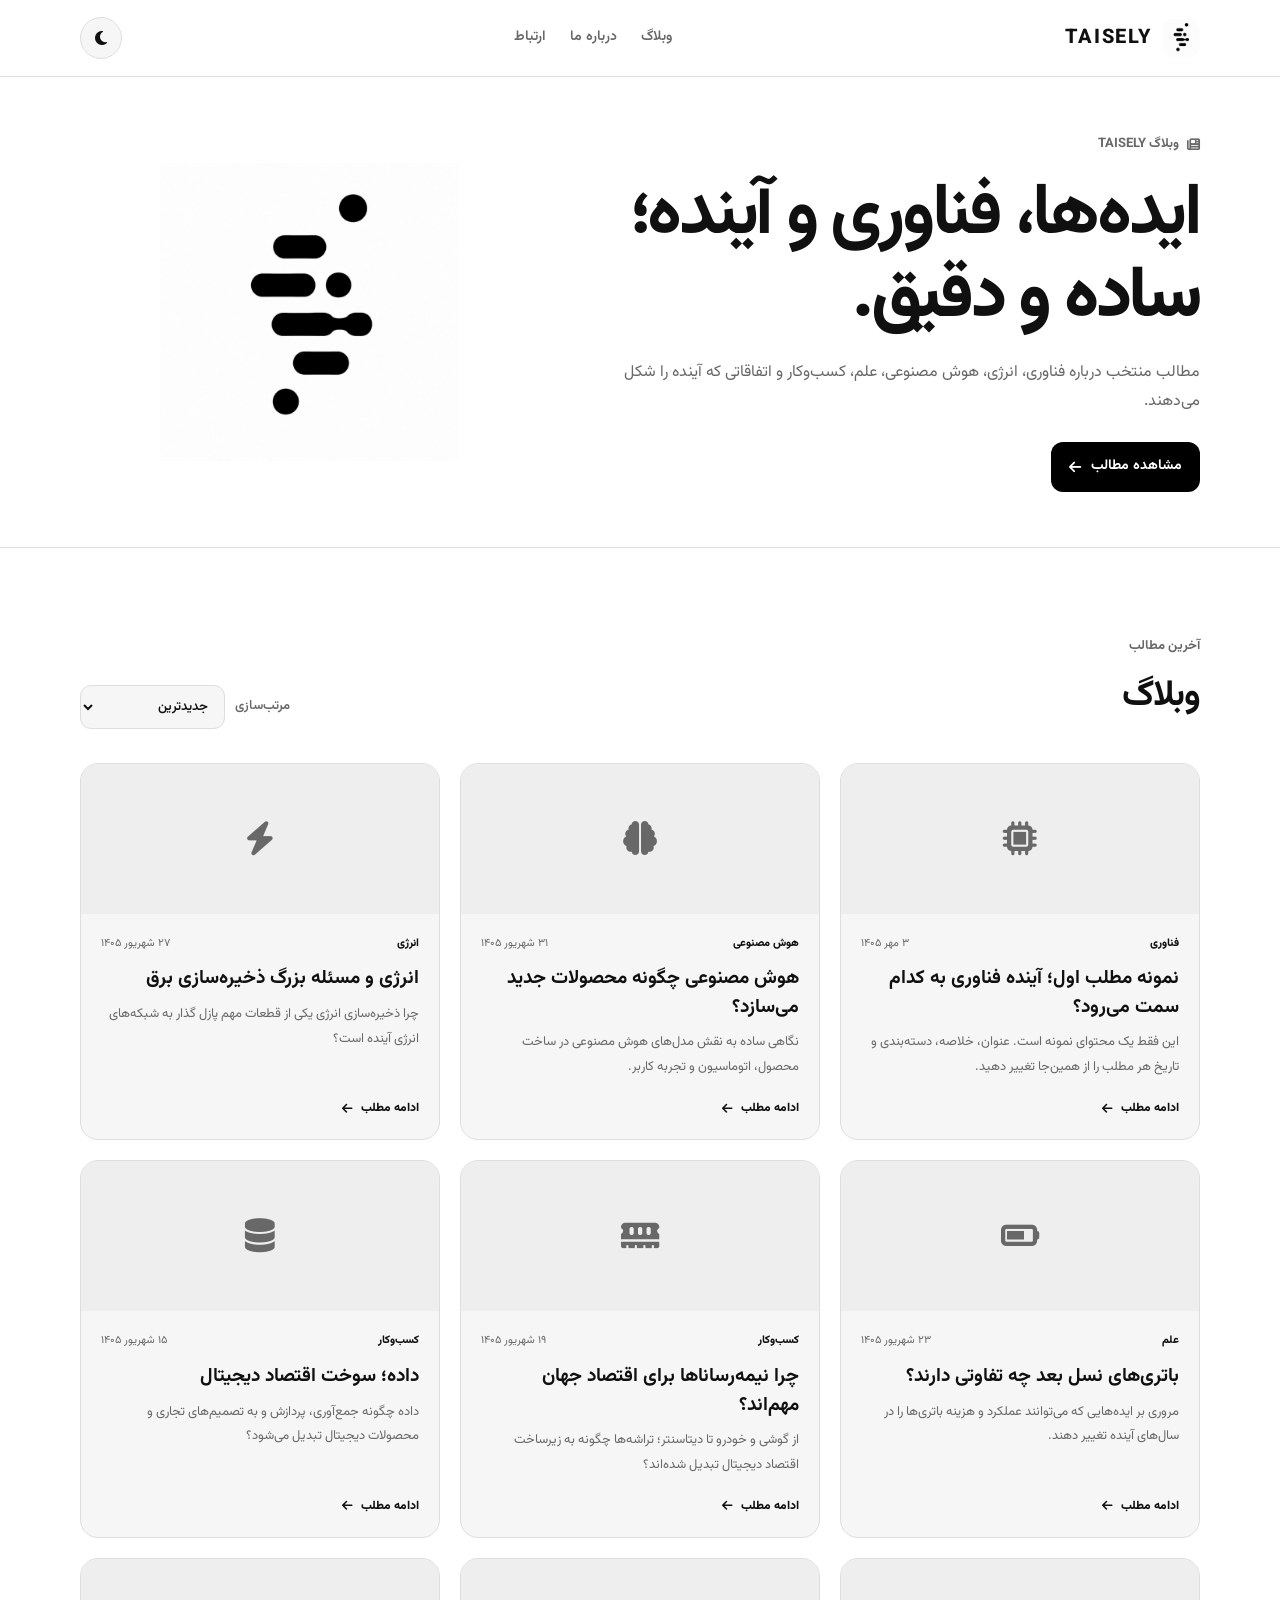
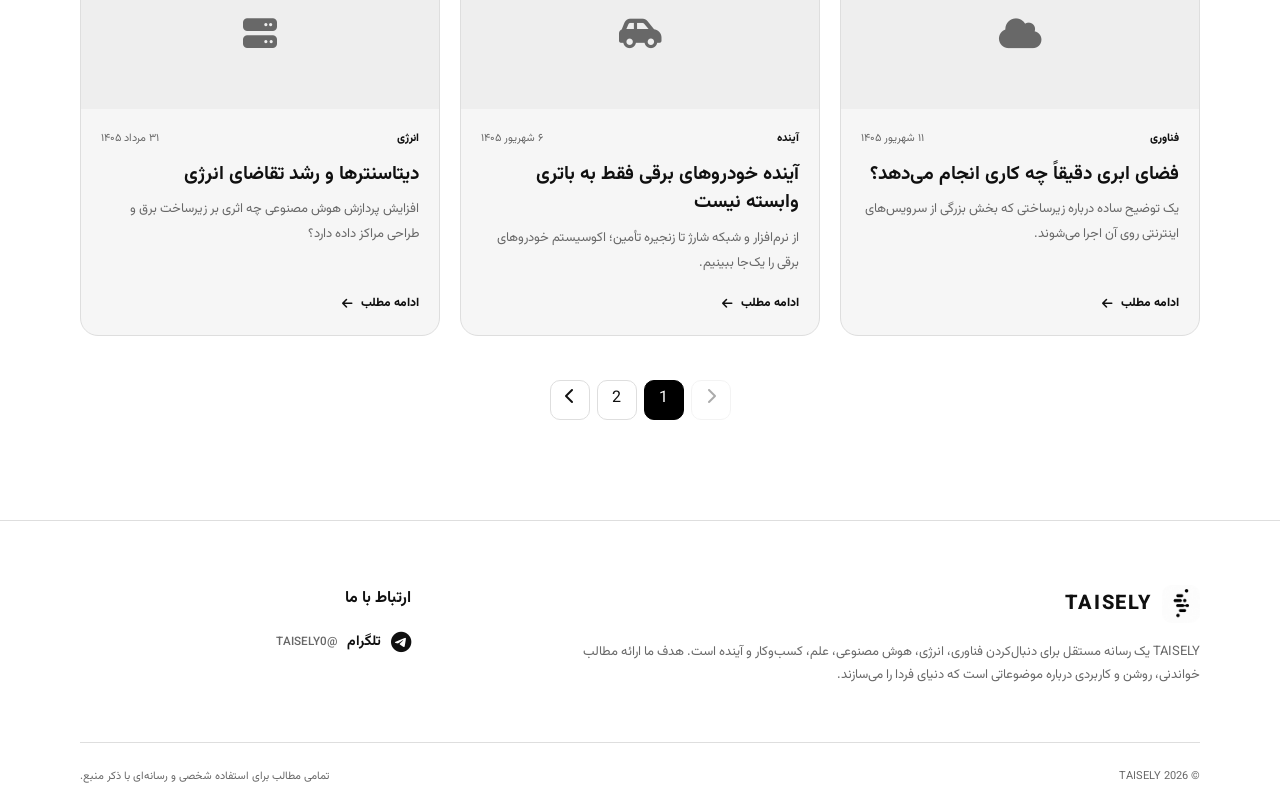
==== commit ca64f476: "Update index.html" ====
--- a/index.html
+++ b/index.html
@@ -88,7 +88,7 @@
 
       <div id="contact" class="footer-contact">
         <h3>ارتباط با ما</h3>
-        <a href="https://t.me/TAISELY0" target="_blank" rel="noopener noreferrer">
+        <a href="https://t.me/TAISELY" target="_blank" rel="noopener noreferrer">
           <i class="fa-brands fa-telegram"></i>
           <span>تلگرام</span>
           <small>@TAISELY0</small>
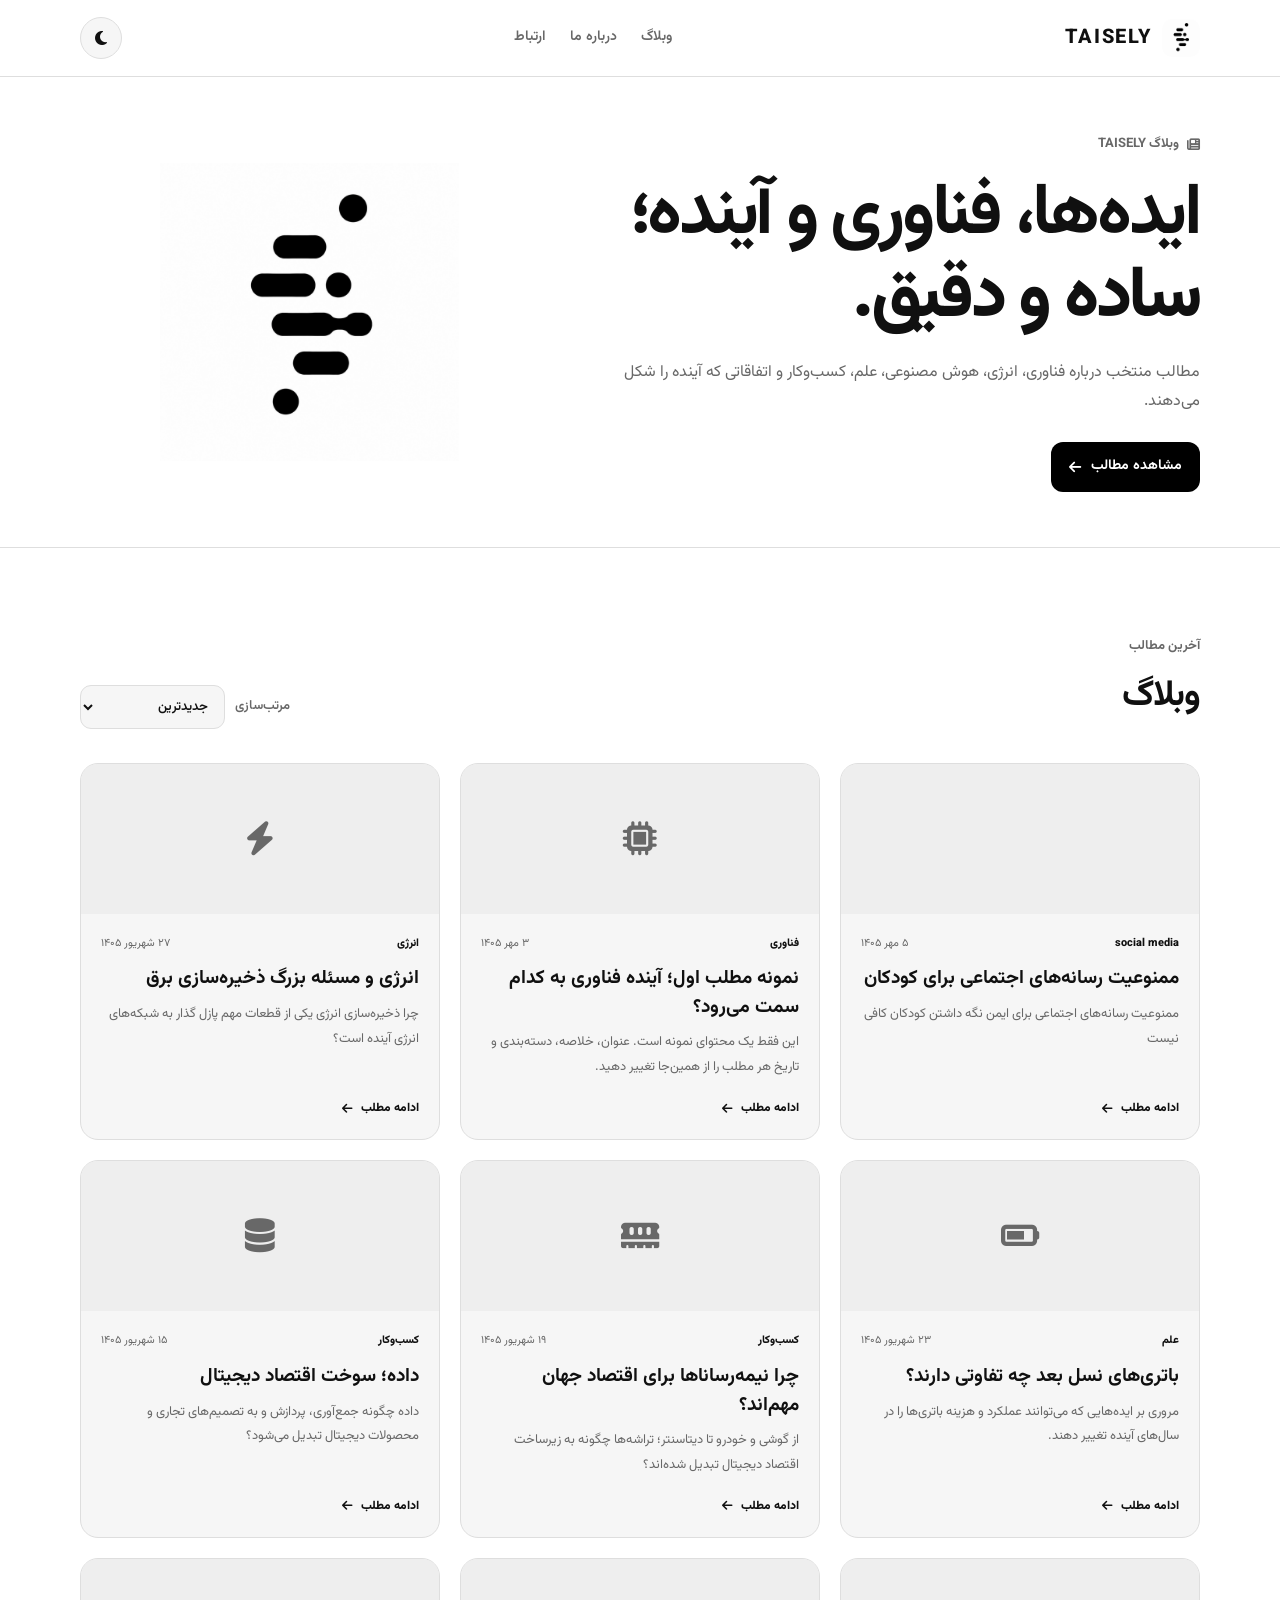
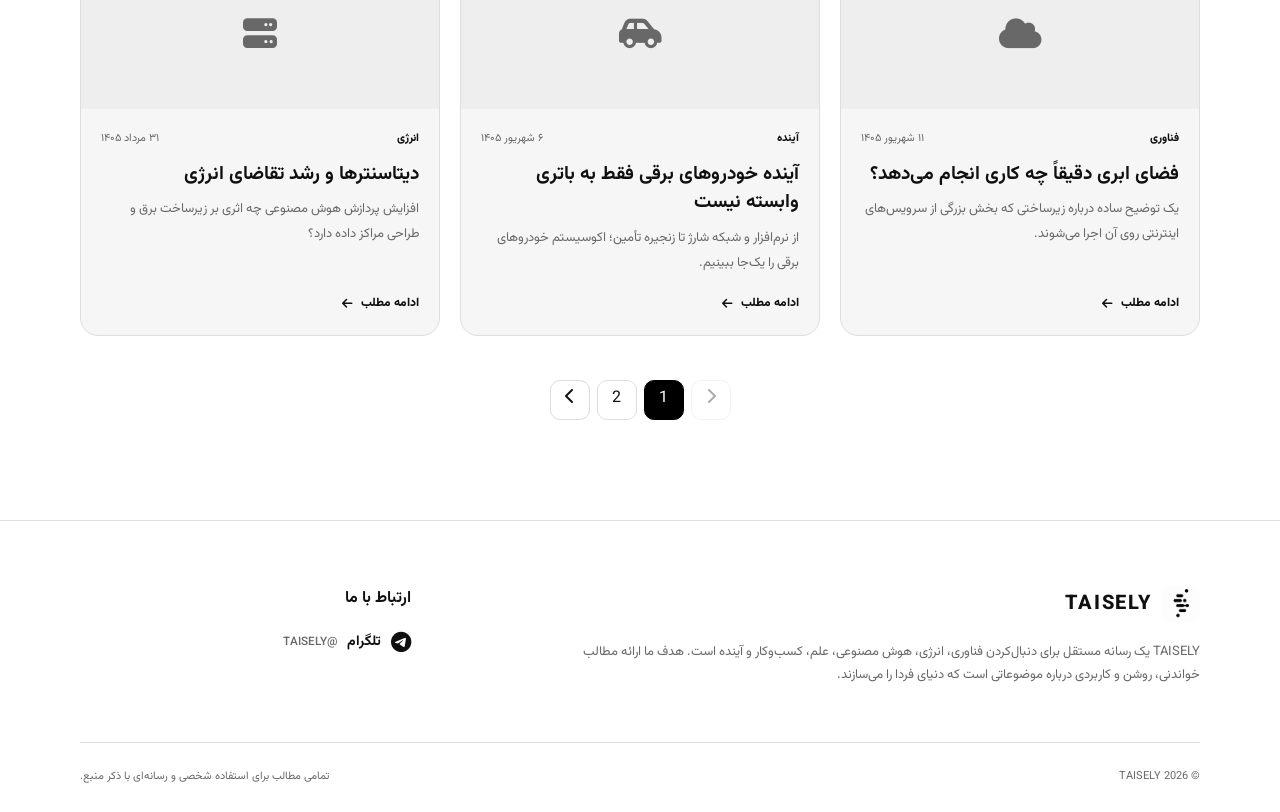
==== commit eb2e2659: "Update index.html" ====
--- a/index.html
+++ b/index.html
@@ -91,7 +91,7 @@
         <a href="https://t.me/TAISELY" target="_blank" rel="noopener noreferrer">
           <i class="fa-brands fa-telegram"></i>
           <span>تلگرام</span>
-          <small>@TAISELY0</small>
+          <small>@TAISELY</small>
         </a>
       </div>
     </div>
